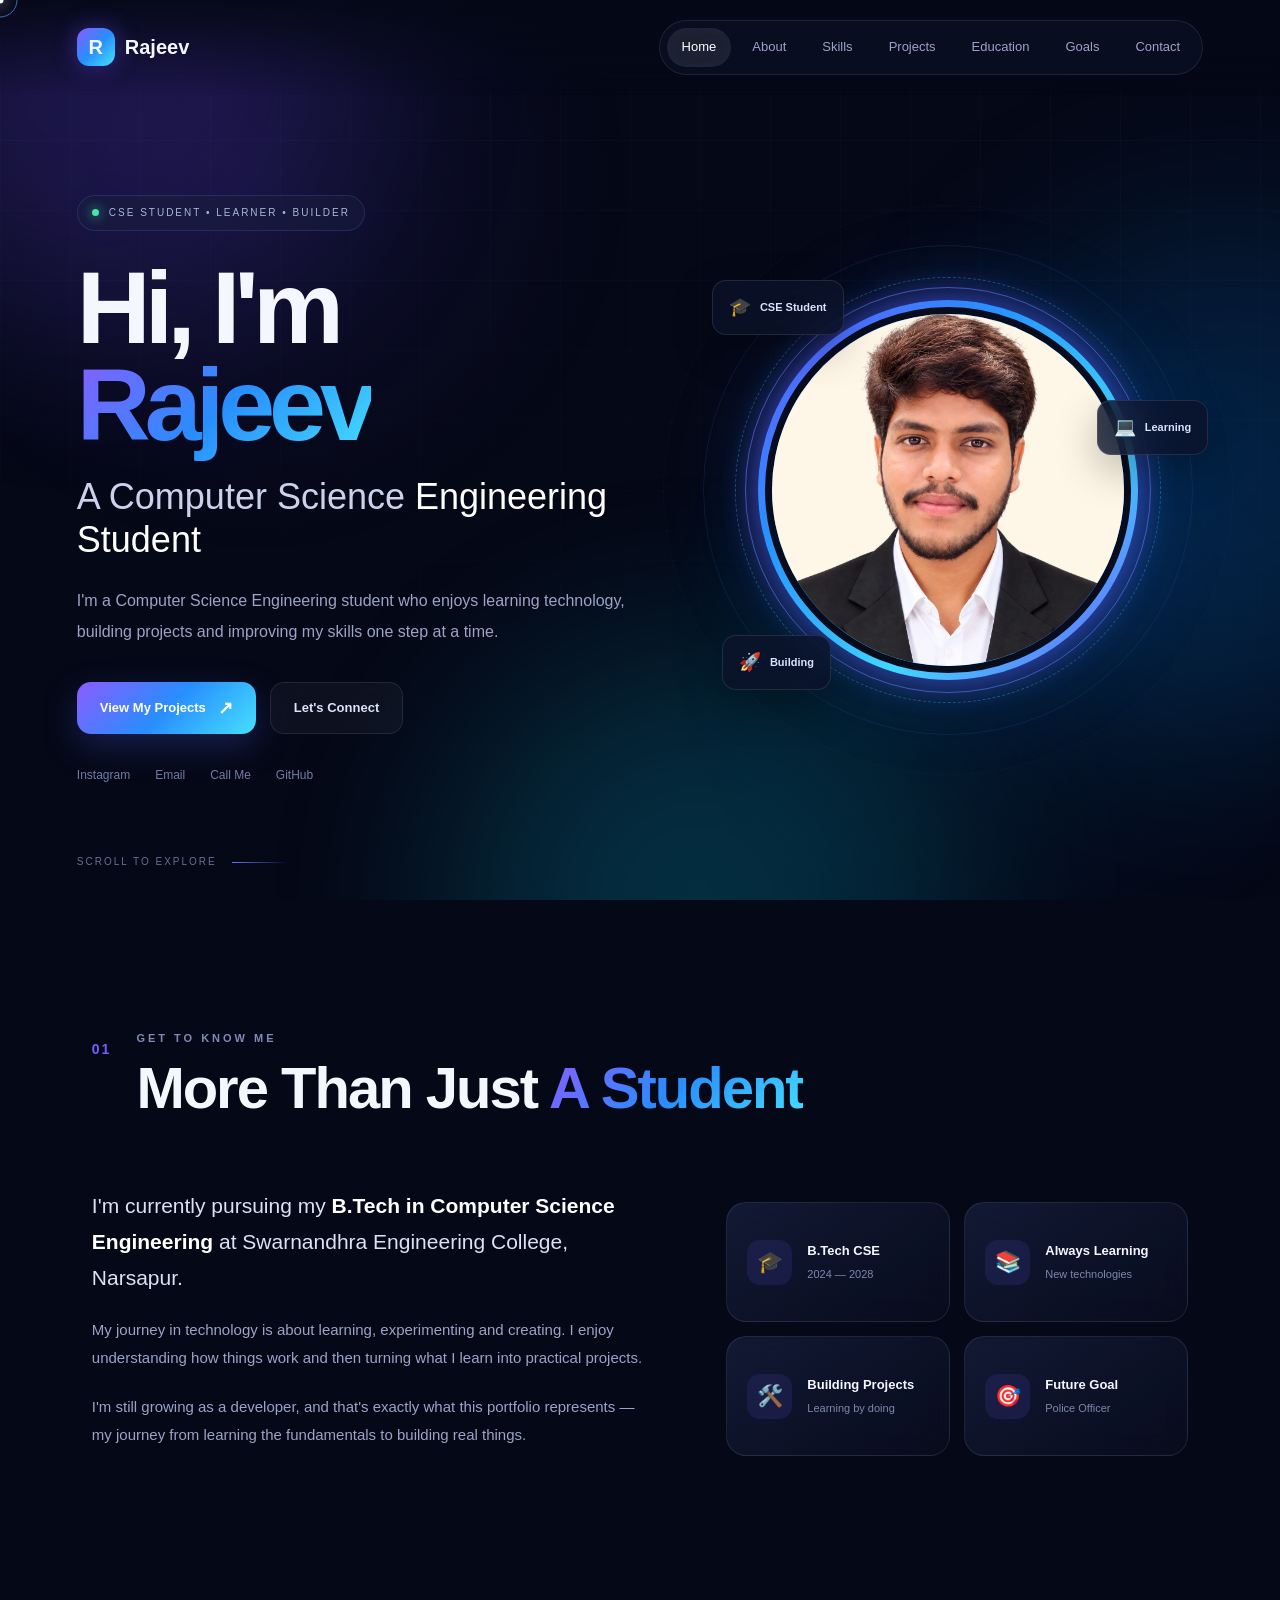
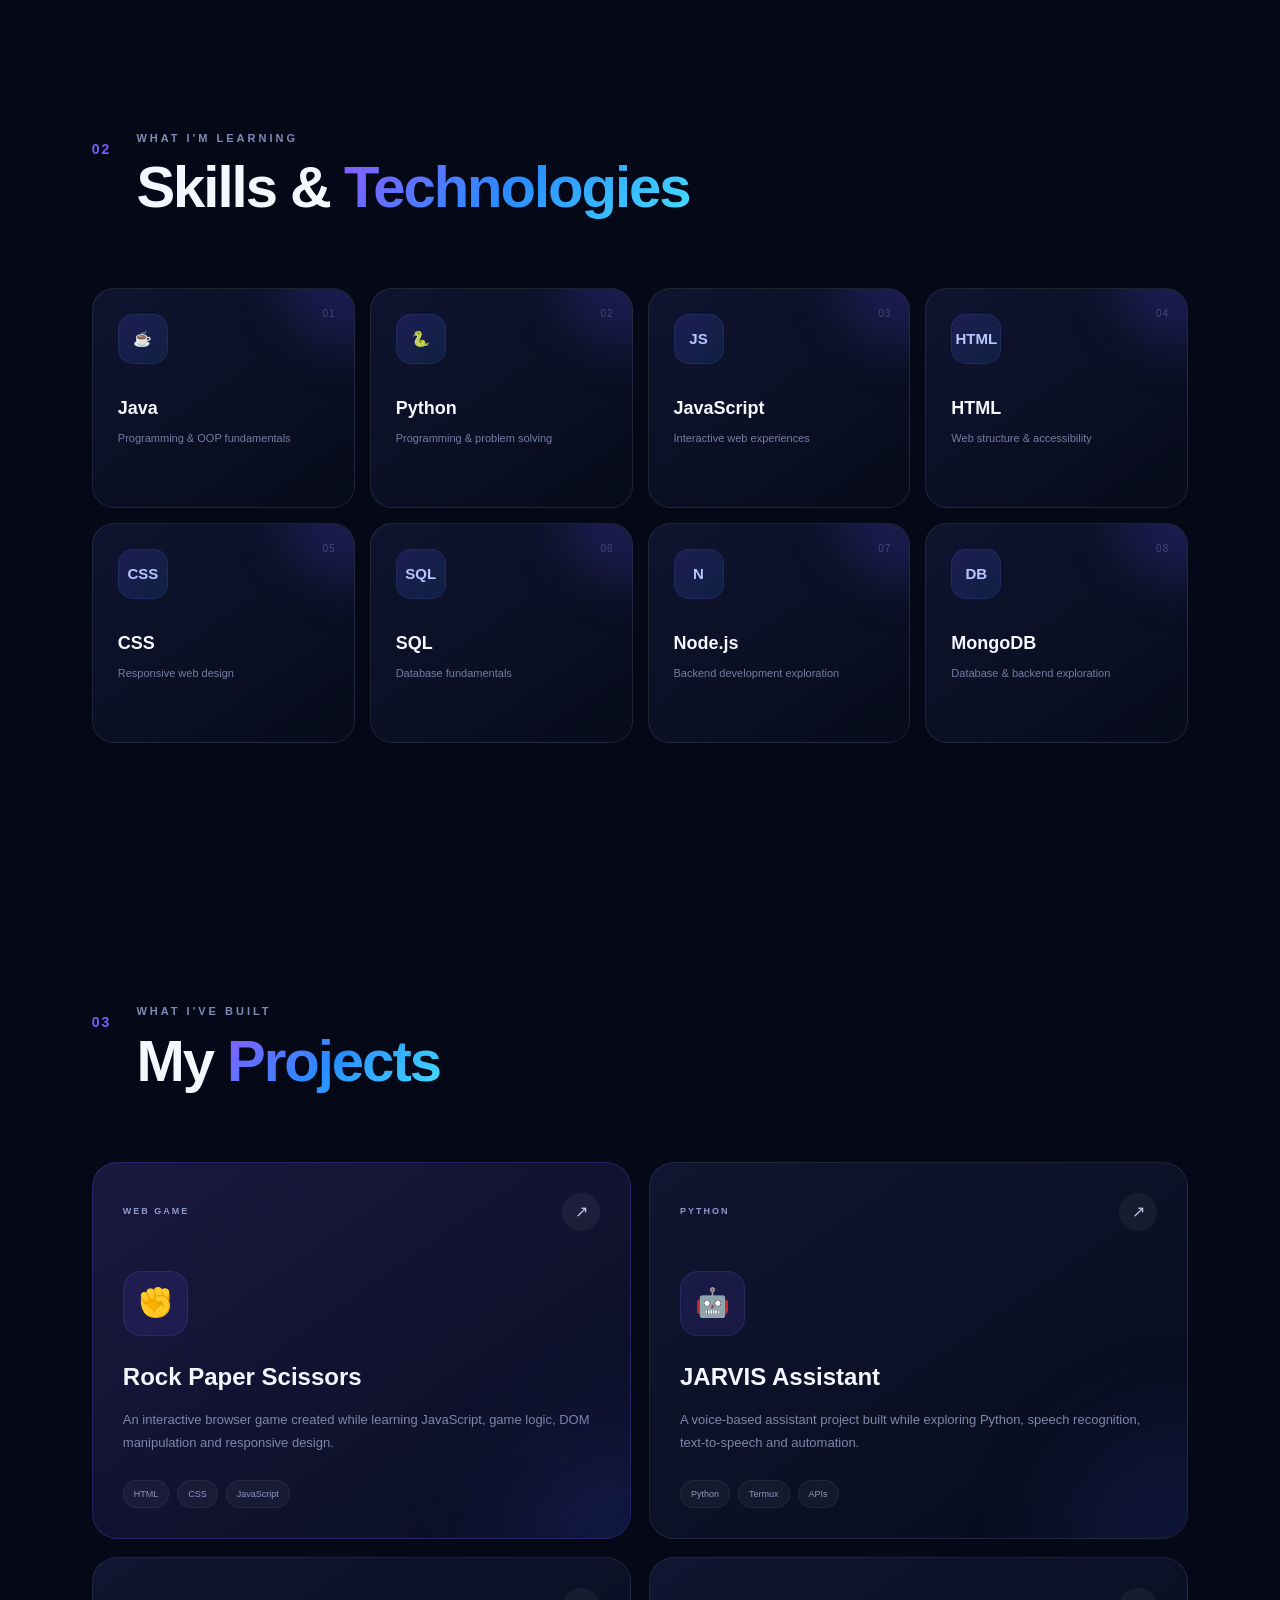
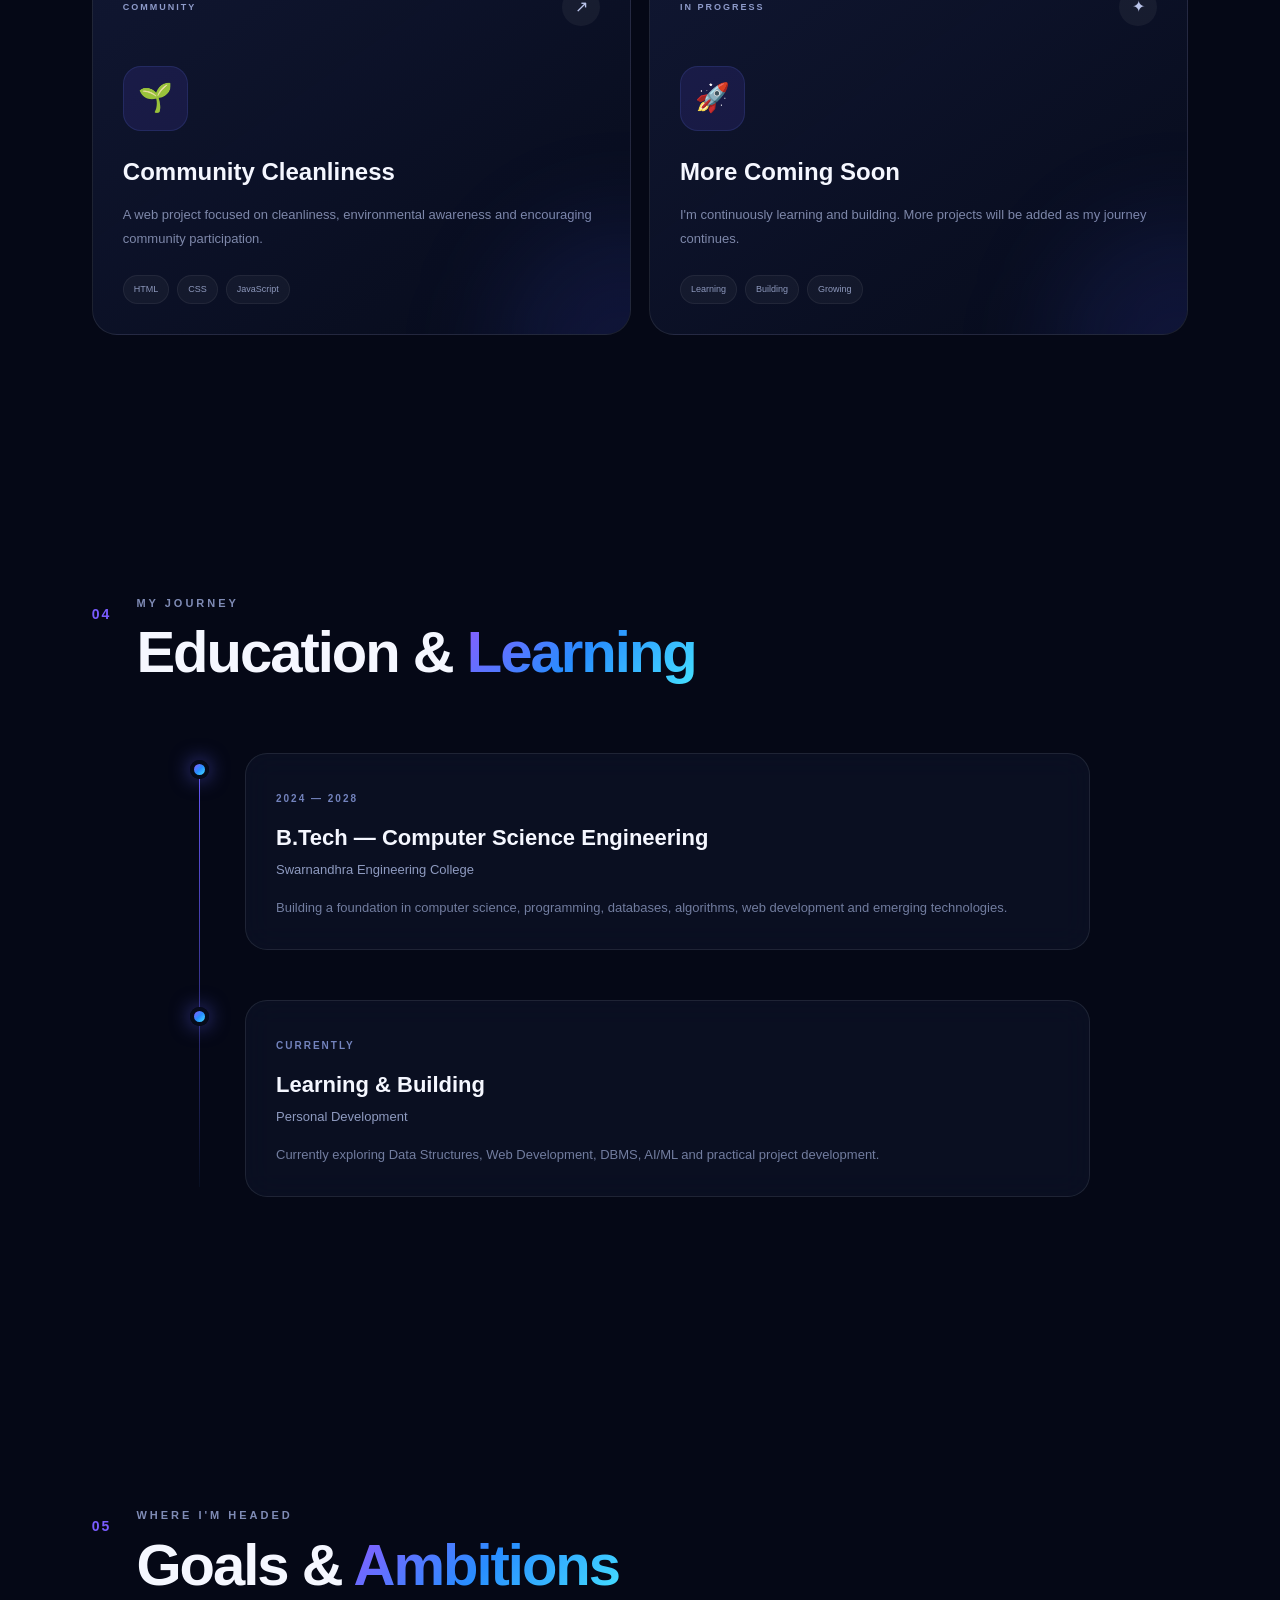
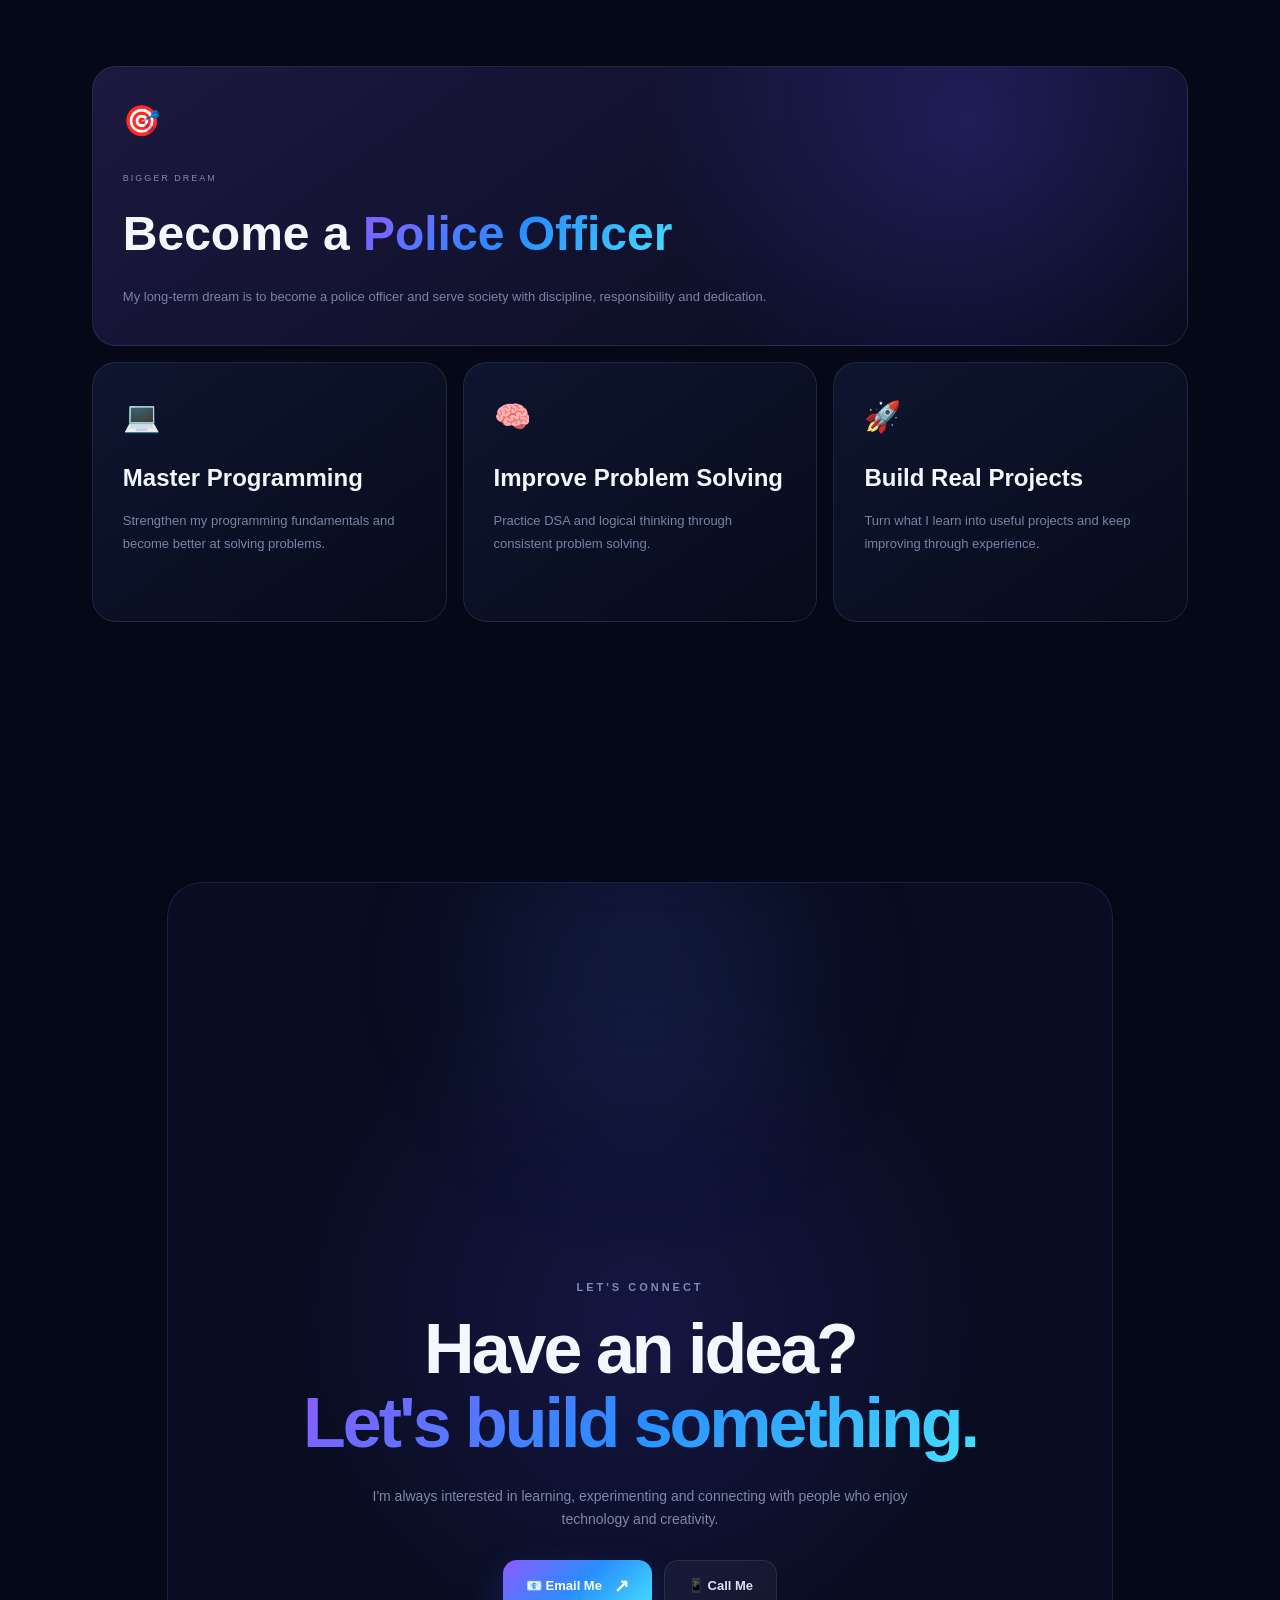
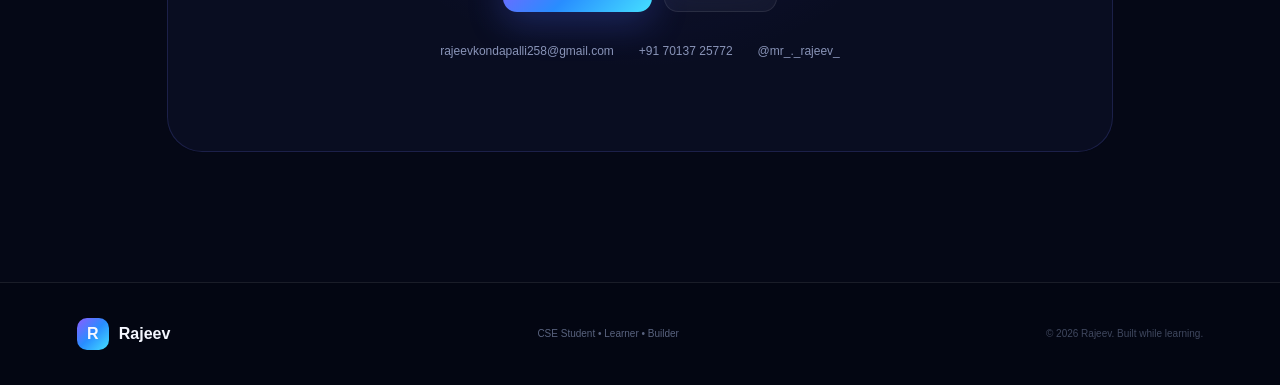
==== index.html @ 05072502 "Add files via upload" ====
<!DOCTYPE html>
<html lang="en">

<head>
    <meta charset="UTF-8">

    <meta name="viewport" content="width=device-width, initial-scale=1.0">

    <meta
        name="description"
        content="Rajeev - Computer Science Engineering Student Portfolio"
    >

    <title>Rajeev | CSE Student</title>

    <link rel="stylesheet" href="style.css">
</head>

<body>

    <!-- ================= BACKGROUND ================= -->

    <div class="background">
        <div class="gradient-orb orb-1"></div>
        <div class="gradient-orb orb-2"></div>
        <div class="gradient-orb orb-3"></div>
        <div class="grid-background"></div>
    </div>

    <!-- ================= CURSOR ================= -->

    <div class="cursor-dot"></div>
    <div class="cursor-ring"></div>

    <!-- ================= SCROLL PROGRESS ================= -->

    <div class="scroll-progress"></div>


    <!-- ================= NAVBAR ================= -->

    <header class="navbar">

        <div class="nav-container">

            <a href="#home" class="logo">
                <span>R</span>
                <strong>Rajeev</strong>
            </a>

            <button
                class="menu-toggle"
                aria-label="Open menu"
            >
                ☰
            </button>

            <nav>

                <a href="#home" class="active">
                    Home
                </a>

                <a href="#about">
                    About
                </a>

                <a href="#skills">
                    Skills
                </a>

                <a href="#projects">
                    Projects
                </a>

                <a href="#education">
                    Education
                </a>

                <a href="#goals">
                    Goals
                </a>

                <a href="#contact">
                    Contact
                </a>

            </nav>

        </div>

    </header>


    <!-- ================= MAIN ================= -->

    <main>


        <!-- ================= HERO ================= -->

        <section
            id="home"
            class="hero section"
        >

            <div class="hero-content">

                <div class="hero-text">

                    <div class="small-label">
                        <span class="status-dot"></span>
                        CSE STUDENT • LEARNER • BUILDER
                    </div>

                    <h1>
                        Hi, I'm
                        <span class="gradient-text">
                            Rajeev
                        </span>
                    </h1>

                    <h2>
                        A Computer Science
                        <span>Engineering Student</span>
                    </h2>

                    <p>
                        I'm a Computer Science Engineering student
                        who enjoys learning technology, building
                        projects and improving my skills one step
                        at a time.
                    </p>

                    <div class="hero-buttons">

                        <a
                            href="#projects"
                            class="btn btn-primary"
                        >
                            View My Projects
                            <span>↗</span>
                        </a>

                        <a
                            href="#contact"
                            class="btn btn-secondary"
                        >
                            Let's Connect
                        </a>

                    </div>

                    <div class="social-links">

                        <a
                            href="https://instagram.com/mr_._rajeev_"
                            target="_blank"
                            rel="noopener noreferrer"
                        >
                            Instagram
                        </a>

                        <a
                            href="mailto:rajeevkondapalli258@gmail.com"
                        >
                            Email
                        </a>

                        <a
                            href="tel:+917013725772"
                        >
                            Call Me
                        </a>
                        <a href="https://github.com/rajeevkondapalli" target="_blank">
                         GitHub
                        </a>
                        
                    </div>

                </div>


                <!-- HERO PHOTO -->

                <div class="hero-visual">

                    <div class="orbit orbit-1"></div>
                    <div class="orbit orbit-2"></div>

                    <div class="floating-badge badge-1">
                        <span>🎓</span>
                        CSE Student
                    </div>

                    <div class="floating-badge badge-2">
                        <span>💻</span>
                        Learning
                    </div>

                    <div class="floating-badge badge-3">
                        <span>🚀</span>
                        Building
                    </div>

                    <div class="photo-circle">

                        <div class="photo-glow"></div>

                        <img
                            src="./rajeev.jpg"
                            alt="Rajeev"
                        >

                    </div>

                </div>

            </div>

            <div class="scroll-down">

                <span>
                    Scroll to explore
                </span>

                <div class="scroll-line"></div>

            </div>

        </section>


        <!-- ================= ABOUT ================= -->

        <section
            id="about"
            class="section content-section"
        >

            <div class="section-heading">

                <span class="section-number">
                    01
                </span>

                <div>

                    <p class="section-label">
                        GET TO KNOW ME
                    </p>

                    <h2>
                        More Than Just
                        <span class="gradient-text">
                            A Student
                        </span>
                    </h2>

                </div>

            </div>


            <div class="about-grid">

                <div class="about-text">

                    <p class="large-text">

                        I'm currently pursuing my
                        <strong>
                            B.Tech in Computer Science Engineering
                        </strong>
                        at Swarnandhra Engineering College,
                        Narsapur.

                    </p>

                    <p>
                        My journey in technology is about learning,
                        experimenting and creating. I enjoy
                        understanding how things work and then
                        turning what I learn into practical projects.
                    </p>

                    <p>
                        I'm still growing as a developer, and that's
                        exactly what this portfolio represents —
                        my journey from learning the fundamentals
                        to building real things.
                    </p>

                </div>


                <div class="about-cards">

                    <div class="mini-card">

                        <div class="mini-icon">
                            🎓
                        </div>

                        <div>

                            <strong>
                                B.Tech CSE
                            </strong>

                            <span>
                                2024 — 2028
                            </span>

                        </div>

                    </div>


                    <div class="mini-card">

                        <div class="mini-icon">
                            📚
                        </div>

                        <div>

                            <strong>
                                Always Learning
                            </strong>

                            <span>
                                New technologies
                            </span>

                        </div>

                    </div>


                    <div class="mini-card">

                        <div class="mini-icon">
                            🛠️
                        </div>

                        <div>

                            <strong>
                                Building Projects
                            </strong>

                            <span>
                                Learning by doing
                            </span>

                        </div>

                    </div>


                    <div class="mini-card">

                        <div class="mini-icon">
                            🎯
                        </div>

                        <div>

                            <strong>
                                Future Goal
                            </strong>

                            <span>
                                Police Officer
                            </span>

                        </div>

                    </div>

                </div>

            </div>

        </section>


        <!-- ================= SKILLS ================= -->

        <section
            id="skills"
            class="section content-section"
        >

            <div class="section-heading">

                <span class="section-number">
                    02
                </span>

                <div>

                    <p class="section-label">
                        WHAT I'M LEARNING
                    </p>

                    <h2>

                        Skills &
                        <span class="gradient-text">
                            Technologies
                        </span>

                    </h2>

                </div>

            </div>


            <div class="skills-grid">

                <div class="skill-card">
                    <span class="skill-number">01</span>
                    <div class="skill-icon">☕</div>
                    <h3>Java</h3>
                    <p>Programming & OOP fundamentals</p>
                </div>


                <div class="skill-card">
                    <span class="skill-number">02</span>
                    <div class="skill-icon">🐍</div>
                    <h3>Python</h3>
                    <p>Programming & problem solving</p>
                </div>


                <div class="skill-card">
                    <span class="skill-number">03</span>
                    <div class="skill-icon">JS</div>
                    <h3>JavaScript</h3>
                    <p>Interactive web experiences</p>
                </div>


                <div class="skill-card">
                    <span class="skill-number">04</span>
                    <div class="skill-icon">HTML</div>
                    <h3>HTML</h3>
                    <p>Web structure & accessibility</p>
                </div>


                <div class="skill-card">
                    <span class="skill-number">05</span>
                    <div class="skill-icon">CSS</div>
                    <h3>CSS</h3>
                    <p>Responsive web design</p>
                </div>


                <div class="skill-card">
                    <span class="skill-number">06</span>
                    <div class="skill-icon">SQL</div>
                    <h3>SQL</h3>
                    <p>Database fundamentals</p>
                </div>


                <div class="skill-card">
                    <span class="skill-number">07</span>
                    <div class="skill-icon">N</div>
                    <h3>Node.js</h3>
                    <p>Backend development exploration</p>
                </div>


                <div class="skill-card">
                    <span class="skill-number">08</span>
                    <div class="skill-icon">DB</div>
                    <h3>MongoDB</h3>
                    <p>Database & backend exploration</p>
                </div>

            </div>

        </section>


        <!-- ================= PROJECTS ================= -->

        <section
            id="projects"
            class="section content-section"
        >

            <div class="section-heading">

                <span class="section-number">
                    03
                </span>

                <div>

                    <p class="section-label">
                        WHAT I'VE BUILT
                    </p>

                    <h2>

                        My
                        <span class="gradient-text">
                            Projects
                        </span>

                    </h2>

                </div>

            </div>


            <div class="projects-grid">


                <!-- ROCK PAPER SCISSORS -->

                <article
                    class="project-card featured"
                    onclick="window.location.href='rock paper scissors/index.html'"
                    style="cursor: pointer;"
                >

                    <div class="project-top">

                        <span class="project-tag">
                            WEB GAME
                        </span>

                        <span class="project-arrow">
                            ↗
                        </span>

                    </div>


                    <div class="project-icon">
                        ✊
                    </div>


                    <h3>
                        Rock Paper Scissors
                    </h3>


                    <p>
                        An interactive browser game created
                        while learning JavaScript, game logic,
                        DOM manipulation and responsive design.
                    </p>


                    <div class="project-tech">

                        <span>HTML</span>
                        <span>CSS</span>
                        <span>JavaScript</span>

                    </div>

                </article>


                <!-- JARVIS -->

                <article
                    class="project-card"
                    onclick="window.location.href='jarvis/index.html'"
                    style="cursor: pointer;"
                >

                    <div class="project-top">

                        <span class="project-tag">
                            PYTHON
                        </span>

                        <span class="project-arrow">
                            ↗
                        </span>

                    </div>


                    <div class="project-icon">
                        🤖
                    </div>


                    <h3>
                        JARVIS Assistant
                    </h3>


                    <p>
                        A voice-based assistant project built
                        while exploring Python, speech recognition,
                        text-to-speech and automation.
                    </p>


                    <div class="project-tech">

                        <span>Python</span>
                        <span>Termux</span>
                        <span>APIs</span>

                    </div>

                </article>


                <!-- CLEANLINESS -->

                <article
                    class="project-card"
                    onclick="window.location.href='cleanliness/index.html'"
                    style="cursor: pointer;"
                >

                    <div class="project-top">

                        <span class="project-tag">
                            COMMUNITY
                        </span>

                        <span class="project-arrow">
                            ↗
                        </span>

                    </div>


                    <div class="project-icon">
                        🌱
                    </div>


                    <h3>
                        Community Cleanliness
                    </h3>


                    <p>
                        A web project focused on cleanliness,
                        environmental awareness and encouraging
                        community participation.
                    </p>


                    <div class="project-tech">

                        <span>HTML</span>
                        <span>CSS</span>
                        <span>JavaScript</span>

                    </div>

                </article>


                <!-- MORE PROJECTS -->

                <article class="project-card project-coming">

                    <div class="project-top">

                        <span class="project-tag">
                            IN PROGRESS
                        </span>

                        <span class="project-arrow">
                            ✦
                        </span>

                    </div>


                    <div class="project-icon">
                        🚀
                    </div>


                    <h3>
                        More Coming Soon
                    </h3>


                    <p>
                        I'm continuously learning and building.
                        More projects will be added as my journey
                        continues.
                    </p>


                    <div class="project-tech">

                        <span>Learning</span>
                        <span>Building</span>
                        <span>Growing</span>

                    </div>

                </article>

            </div>

        </section>


        <!-- ================= EDUCATION ================= -->

        <section
            id="education"
            class="section content-section"
        >

            <div class="section-heading">

                <span class="section-number">
                    04
                </span>

                <div>

                    <p class="section-label">
                        MY JOURNEY
                    </p>

                    <h2>

                        Education &
                        <span class="gradient-text">
                            Learning
                        </span>

                    </h2>

                </div>

            </div>


            <div class="timeline">

                <div class="timeline-item">

                    <div class="timeline-dot"></div>

                    <div class="timeline-content">

                        <span class="timeline-date">
                            2024 — 2028
                        </span>

                        <h3>
                            B.Tech — Computer Science Engineering
                        </h3>

                        <h4>
                            Swarnandhra Engineering College
                        </h4>

                        <p>
                            Building a foundation in computer science,
                            programming, databases, algorithms,
                            web development and emerging technologies.
                        </p>

                    </div>

                </div>


                <div class="timeline-item">

                    <div class="timeline-dot"></div>

                    <div class="timeline-content">

                        <span class="timeline-date">
                            CURRENTLY
                        </span>

                        <h3>
                            Learning & Building
                        </h3>

                        <h4>
                            Personal Development
                        </h4>

                        <p>
                            Currently exploring Data Structures,
                            Web Development, DBMS, AI/ML and
                            practical project development.
                        </p>

                    </div>

                </div>

            </div>

        </section>


        <!-- ================= GOALS ================= -->

        <section
            id="goals"
            class="section content-section"
        >

            <div class="section-heading">

                <span class="section-number">
                    05
                </span>

                <div>

                    <p class="section-label">
                        WHERE I'M HEADED
                    </p>

                    <h2>

                        Goals &
                        <span class="gradient-text">
                            Ambitions
                        </span>

                    </h2>

                </div>

            </div>


            <div class="goals-grid">


                <div class="goal-card main-goal">

                    <span class="goal-icon">
                        🎯
                    </span>

                    <span class="goal-label">
                        BIGGER DREAM
                    </span>

                    <h3>

                        Become a
                        <span class="gradient-text">
                            Police Officer
                        </span>

                    </h3>

                    <p>
                        My long-term dream is to become a police
                        officer and serve society with discipline,
                        responsibility and dedication.
                    </p>

                </div>


                <div class="goal-card">

                    <span class="goal-icon">
                        💻
                    </span>

                    <h3>
                        Master Programming
                    </h3>

                    <p>
                        Strengthen my programming fundamentals
                        and become better at solving problems.
                    </p>

                </div>


                <div class="goal-card">

                    <span class="goal-icon">
                        🧠
                    </span>

                    <h3>
                        Improve Problem Solving
                    </h3>

                    <p>
                        Practice DSA and logical thinking
                        through consistent problem solving.
                    </p>

                </div>


                <div class="goal-card">

                    <span class="goal-icon">
                        🚀
                    </span>

                    <h3>
                        Build Real Projects
                    </h3>

                    <p>
                        Turn what I learn into useful projects
                        and keep improving through experience.
                    </p>

                </div>

            </div>

        </section>


        <!-- ================= CONTACT ================= -->

        <section
            id="contact"
            class="section contact-section"
        >

            <div class="contact-box">

                <div class="contact-glow"></div>

                <span class="section-label">
                    LET'S CONNECT
                </span>

                <h2>

                    Have an idea?
                    <br>

                    <span class="gradient-text">
                        Let's build something.
                    </span>

                </h2>

                <p>
                    I'm always interested in learning,
                    experimenting and connecting with people
                    who enjoy technology and creativity.
                </p>


                <div class="contact-buttons">

                    <a
                        href="mailto:rajeevkondapalli258@gmail.com"
                        class="btn btn-primary"
                    >
                        📧 Email Me
                        <span>↗</span>
                    </a>


                    <a
                        href="tel:+917013725772"
                        class="btn btn-secondary"
                    >
                        📱 Call Me
                    </a>

                </div>


                <div class="contact-details">

                    <a
                        href="mailto:rajeevkondapalli258@gmail.com"
                    >
                        rajeevkondapalli258@gmail.com
                    </a>


                    <a
                        href="tel:+917013725772"
                    >
                        +91 70137 25772
                    </a>


                    <a
                        href="https://instagram.com/mr_._rajeev_"
                        target="_blank"
                        rel="noopener noreferrer"
                    >
                        @mr_._rajeev_
                    </a>

                </div>

            </div>

        </section>

    </main>


    <!-- ================= FOOTER ================= -->

    <footer>

        <div class="footer-content">

            <div class="footer-logo">

                <span>R</span>
                Rajeev

            </div>

            <p>
                CSE Student • Learner • Builder
            </p>

            <p class="copyright">
                © 2026 Rajeev. Built while learning.
            </p>

        </div>

    </footer>


    <!-- ================= SCRIPT ================= -->

    <script src="script.js"></script>

</body>

</html>
---- style.css ----
/* =====================================================
   RAJEEV PORTFOLIO
   PREMIUM DARK STUDENT PORTFOLIO
===================================================== */


/* =====================================================
   RESET
===================================================== */

* {
    margin: 0;
    padding: 0;
    box-sizing: border-box;
}

html {
    scroll-behavior: smooth;
}

body {
    font-family:
        Inter,
        "Segoe UI",
        Arial,
        sans-serif;

    background: #050816;
    color: #f5f7ff;

    overflow-x: hidden;

    line-height: 1.6;
}

a {
    color: inherit;
    text-decoration: none;
}

button {
    font: inherit;
}

::selection {
    background: #6d5cff;
    color: white;
}


/* =====================================================
   VARIABLES
===================================================== */

:root {

    --bg: #050816;
    --bg-light: #0b1024;

    --card: rgba(14, 20, 43, 0.68);

    --border: rgba(255, 255, 255, 0.09);

    --text: #f5f7ff;
    --muted: #9ba4c7;

    --purple: #795cff;
    --blue: #2798ff;
    --cyan: #45e0ff;

    --gradient:
        linear-gradient(
            135deg,
            #8b5cff,
            #288dff,
            #45e0ff
        );

    --mouse-x: 0px;
    --mouse-y: 0px;
}


/* =====================================================
   BODY BACKGROUND
===================================================== */

body::before {

    content: "";

    position: fixed;

    inset: 0;

    pointer-events: none;

    background:
        radial-gradient(
            circle at 20% 20%,
            rgba(111, 76, 255, 0.10),
            transparent 30%
        ),
        radial-gradient(
            circle at 80% 70%,
            rgba(0, 157, 255, 0.08),
            transparent 30%
        );

    z-index: -5;
}


/* =====================================================
   BACKGROUND
===================================================== */

.background {

    position: fixed;

    inset: 0;

    overflow: hidden;

    pointer-events: none;

    z-index: -10;
}

.grid-background {

    position: absolute;

    inset: 0;

    background-image:
        linear-gradient(
            rgba(255,255,255,0.025) 1px,
            transparent 1px
        ),
        linear-gradient(
            90deg,
            rgba(255,255,255,0.025) 1px,
            transparent 1px
        );

    background-size: 70px 70px;

    mask-image:
        linear-gradient(
            to bottom,
            black,
            transparent 90%
        );
}

.gradient-orb {

    position: absolute;

    width: 500px;
    height: 500px;

    border-radius: 50%;

    filter: blur(100px);

    opacity: 0.18;

    transition:
        transform 1s ease;
}

.orb-1 {

    background: #704cff;

    top: -180px;
    left: -150px;

    transform:
        translate(
            var(--mouse-x),
            var(--mouse-y)
        );
}

.orb-2 {

    background: #008cff;

    right: -200px;
    top: 25%;

    transform:
        translate(
            calc(var(--mouse-x) * -1),
            calc(var(--mouse-y) * -1)
        );
}

.orb-3 {

    background: #00d9ff;

    bottom: -250px;
    left: 35%;

    transform:
        translate(
            var(--mouse-x),
            calc(var(--mouse-y) * -1)
        );
}


/* =====================================================
   CURSOR
===================================================== */

.cursor-dot {

    width: 7px;
    height: 7px;

    background: #ffffff;

    border-radius: 50%;

    position: fixed;

    pointer-events: none;

    z-index: 9999;

    transform:
        translate(-50%, -50%);

    box-shadow:
        0 0 15px #ffffff;
}

.cursor-ring {

    width: 35px;
    height: 35px;

    border: 1px solid
        rgba(103, 178, 255, 0.6);

    border-radius: 50%;

    position: fixed;

    pointer-events: none;

    z-index: 9998;

    transform:
        translate(-50%, -50%);

    transition:
        width .2s ease,
        height .2s ease,
        border-color .2s ease;
}


/* =====================================================
   SCROLL PROGRESS
===================================================== */

.scroll-progress {

    position: fixed;

    top: 0;
    left: 0;

    height: 3px;

    width: 0%;

    background: var(--gradient);

    z-index: 10000;

    box-shadow:
        0 0 15px rgba(70, 160, 255, 0.8);
}


/* =====================================================
   NAVBAR
===================================================== */

.navbar {

    position: fixed;

    top: 0;
    left: 0;

    width: 100%;

    padding: 20px 6%;

    z-index: 1000;

    background:
        linear-gradient(
            to bottom,
            rgba(5, 8, 22, 0.92),
            rgba(5, 8, 22, 0.45),
            transparent
        );

    backdrop-filter: blur(12px);
}

.nav-container {

    max-width: 1250px;

    margin: auto;

    display: flex;

    align-items: center;

    justify-content: space-between;
}

.logo {

    display: flex;

    align-items: center;

    gap: 10px;

    font-size: 20px;

    font-weight: 700;
}

.logo span {

    width: 38px;
    height: 38px;

    display: grid;

    place-items: center;

    border-radius: 12px;

    background: var(--gradient);

    box-shadow:
        0 0 25px rgba(105, 85, 255, 0.4);
}

nav {

    display: flex;

    align-items: center;

    gap: 6px;

    padding: 7px;

    border:
        1px solid var(--border);

    background:
        rgba(12, 17, 38, 0.72);

    border-radius: 50px;

    backdrop-filter: blur(20px);
}

nav a {

    padding: 9px 15px;

    color: var(--muted);

    font-size: 13px;

    border-radius: 30px;

    transition: .3s ease;
}

nav a:hover,
nav a.active {

    color: white;

    background:
        rgba(255,255,255,0.08);

    box-shadow:
        inset 0 0 15px
        rgba(255,255,255,0.03);
}

.menu-toggle {

    display: none;

    border: 1px solid var(--border);

    background: rgba(255,255,255,0.05);

    color: white;

    width: 44px;
    height: 44px;

    border-radius: 12px;

    cursor: pointer;
}


/* =====================================================
   COMMON
===================================================== */

.section {

    width: 100%;

    position: relative;
}

.content-section {

    max-width: 1250px;

    margin: auto;

    padding:
        130px 6%;
}

.section-heading {

    display: flex;

    gap: 25px;

    align-items: flex-start;

    margin-bottom: 70px;
}

.section-number {

    color: var(--purple);

    font-size: 14px;

    font-weight: 700;

    padding-top: 8px;

    letter-spacing: 2px;
}

.section-label {

    color: #7f8bb5;

    font-size: 11px;

    font-weight: 700;

    letter-spacing: 3px;

    margin-bottom: 10px;
}

.section-heading h2 {

    font-size:
        clamp(34px, 5vw, 58px);

    line-height: 1.05;

    letter-spacing: -2px;
}

.gradient-text {

    background: var(--gradient);

    -webkit-background-clip: text;

    background-clip: text;

    color: transparent;
}


/* =====================================================
   HERO
===================================================== */

.hero {

    min-height: 100vh;

    padding:
        150px 6% 70px;

    display: flex;

    align-items: center;

    max-width: 1450px;

    margin: auto;
}

.hero-content {

    width: 100%;

    display: grid;

    grid-template-columns:
        1.05fr
        .95fr;

    align-items: center;

    gap: 50px;
}

.hero-text {

    position: relative;

    z-index: 5;
}

.small-label {

    display: inline-flex;

    align-items: center;

    gap: 10px;

    padding: 9px 14px;

    border: 1px solid
        rgba(104, 140, 255, 0.18);

    background:
        rgba(25, 31, 63, 0.45);

    border-radius: 30px;

    color: #aab6dc;

    font-size: 10px;

    letter-spacing: 2px;

    margin-bottom: 28px;

    backdrop-filter: blur(15px);
}

.status-dot {

    width: 7px;
    height: 7px;

    border-radius: 50%;

    background: #42e8a4;

    box-shadow:
        0 0 12px #42e8a4;

    animation:
        statusPulse 2s infinite;
}

@keyframes statusPulse {

    0%,100% {
        opacity: 1;
    }

    50% {
        opacity: .35;
    }
}

.hero h1 {

    font-size:
        clamp(55px, 8vw, 105px);

    line-height: .95;

    letter-spacing: -6px;

    margin-bottom: 22px;
}

.hero h2 {

    font-size:
        clamp(22px, 3vw, 36px);

    line-height: 1.2;

    color: #cbd2eb;

    font-weight: 500;

    max-width: 650px;
}

.hero h2 span {

    color: white;
}

.hero p {

    color: var(--muted);

    max-width: 650px;

    margin-top: 25px;

    font-size: 16px;

    line-height: 1.9;
}

.hero-buttons {

    display: flex;

    flex-wrap: wrap;

    gap: 14px;

    margin-top: 35px;
}

.btn {

    position: relative;

    overflow: hidden;

    display: inline-flex;

    align-items: center;

    justify-content: center;

    gap: 12px;

    min-height: 52px;

    padding: 0 23px;

    border-radius: 14px;

    font-size: 13px;

    font-weight: 700;

    transition:
        transform .25s ease,
        box-shadow .25s ease,
        border .25s ease;
}

.btn span {

    font-size: 18px;

    transition:
        transform .25s ease;
}

.btn:hover span {

    transform:
        translate(3px, -3px);
}

.btn-primary {

    color: white;

    background: var(--gradient);

    box-shadow:
        0 12px 35px
        rgba(74, 102, 255, .25);
}

.btn-primary:hover {

    transform:
        translateY(-3px);

    box-shadow:
        0 18px 45px
        rgba(74, 102, 255, .4);
}

.btn-secondary {

    color: #dce2f7;

    border:
        1px solid var(--border);

    background:
        rgba(255,255,255,.04);

    backdrop-filter: blur(15px);
}

.btn-secondary:hover {

    transform:
        translateY(-3px);

    border-color:
        rgba(100,150,255,.4);

    background:
        rgba(255,255,255,.07);
}

.social-links {

    display: flex;

    gap: 25px;

    margin-top: 32px;
}

.social-links a {

    color: #737da4;

    font-size: 12px;

    transition: .3s;
}

.social-links a:hover {

    color: white;

    transform:
        translateY(-2px);
}


/* =====================================================
   HERO VISUAL
===================================================== */

.hero-visual {

    height: 600px;

    position: relative;

    display: flex;

    align-items: center;

    justify-content: center;
}

.photo-circle {

    width: 380px;
    height: 380px;

    padding: 7px;

    position: relative;

    z-index: 5;

    border-radius: 50%;

    background:
        linear-gradient(
            135deg,
            #704dff,
            #2498ff,
            #42e1ff,
            #704dff
        );

    box-shadow:
        0 0 35px
        rgba(90, 85, 255, .65),
        0 0 100px
        rgba(25, 150, 255, .2);

    animation:
        photoFloat 5s ease-in-out infinite;
}

.photo-circle img {

    width: 100%;
    height: 100%;

    display: block;

    object-fit: cover;

    object-position: center;

    border-radius: 50%;

    border:
        7px solid #080d1d;

    position: relative;

    z-index: 2;
}

.photo-circle::before {

    content: "";

    position: absolute;

    inset: -13px;

    border-radius: 50%;

    border:
        1px solid
        rgba(108, 128, 255, .55);

    animation:
        spin 9s linear infinite;
}

.photo-circle::after {

    content: "";

    position: absolute;

    inset: -23px;

    border-radius: 50%;

    border:
        1px dashed
        rgba(65, 220, 255, .3);

    animation:
        spinReverse 15s linear infinite;
}

.photo-glow {

    position: absolute;

    inset: 10%;

    border-radius: 50%;

    background:
        rgba(75, 110, 255, .45);

    filter: blur(45px);

    z-index: -1;
}

@keyframes photoFloat {

    0%,100% {
        transform:
            translateY(0);
    }

    50% {
        transform:
            translateY(-12px);
    }
}

@keyframes spin {

    from {
        transform:
            rotate(0deg);
    }

    to {
        transform:
            rotate(360deg);
    }
}

@keyframes spinReverse {

    from {
        transform:
            rotate(360deg);
    }

    to {
        transform:
            rotate(0deg);
    }
}

.orbit {

    position: absolute;

    border-radius: 50%;

    border:
        1px solid
        rgba(100, 130, 255, .12);
}

.orbit-1 {

    width: 490px;
    height: 490px;

    animation:
        spin 18s linear infinite;
}

.orbit-2 {

    width: 570px;
    height: 570px;

    border-style: dashed;

    opacity: .55;

    animation:
        spinReverse 25s linear infinite;
}


/* =====================================================
   FLOATING BADGES
===================================================== */

.floating-badge {

    position: absolute;

    z-index: 8;

    display: flex;

    align-items: center;

    gap: 9px;

    padding: 12px 16px;

    border:
        1px solid
        rgba(255,255,255,.1);

    border-radius: 14px;

    background:
        rgba(12,18,42,.78);

    backdrop-filter: blur(20px);

    color: #dbe2ff;

    font-size: 11px;

    font-weight: 600;

    box-shadow:
        0 15px 40px
        rgba(0,0,0,.25);

    animation:
        badgeFloat 4s ease-in-out infinite;
}

.floating-badge span {

    font-size: 18px;
}

.badge-1 {

    top: 90px;
    left: 20px;
}

.badge-2 {

    top: 210px;
    right: -5px;

    animation-delay:
        -1.3s;
}

.badge-3 {

    bottom: 100px;
    left: 30px;

    animation-delay:
        -2.5s;
}

@keyframes badgeFloat {

    0%,100% {
        transform:
            translateY(0);
    }

    50% {
        transform:
            translateY(-10px);
    }
}


/* =====================================================
   SCROLL DOWN
===================================================== */

.scroll-down {

    position: absolute;

    bottom: 30px;

    left: 6%;

    display: flex;

    align-items: center;

    gap: 15px;

    color: #657092;

    font-size: 10px;

    letter-spacing: 2px;

    text-transform: uppercase;
}

.scroll-line {

    width: 55px;

    height: 1px;

    background:
        linear-gradient(
            90deg,
            #6875ff,
            transparent
        );
}


/* =====================================================
   ABOUT
===================================================== */

.about-grid {

    display: grid;

    grid-template-columns:
        1.1fr
        .9fr;

    gap: 70px;

    align-items: center;
}

.about-text {

    color: var(--muted);

    font-size: 15px;
}

.about-text p {

    margin-bottom: 20px;

    line-height: 1.9;
}

.about-text .large-text {

    font-size: 21px;

    color: #dce2f5;

    line-height: 1.7;
}

.about-text strong {

    color: white;
}

.about-cards {

    display: grid;

    grid-template-columns:
        1fr 1fr;

    gap: 14px;
}

.mini-card {

    min-height: 120px;

    display: flex;

    align-items: center;

    gap: 15px;

    padding: 20px;

    border:
        1px solid var(--border);

    border-radius: 20px;

    background:
        linear-gradient(
            145deg,
            rgba(23,31,62,.75),
            rgba(10,15,34,.55)
        );

    backdrop-filter: blur(15px);

    transition:
        transform .3s,
        border .3s;
}

.mini-card:hover {

    transform:
        translateY(-7px);

    border-color:
        rgba(100,150,255,.3);
}

.mini-icon {

    width: 45px;
    height: 45px;

    flex-shrink: 0;

    display: grid;

    place-items: center;

    border-radius: 13px;

    background:
        rgba(111,93,255,.12);

    font-size: 21px;
}

.mini-card strong {

    display: block;

    font-size: 13px;

    margin-bottom: 4px;
}

.mini-card span {

    display: block;

    color: #7d88ac;

    font-size: 11px;
}


/* =====================================================
   SKILLS
===================================================== */

.skills-grid {

    display: grid;

    grid-template-columns:
        repeat(4, 1fr);

    gap: 15px;
}

.skill-card {

    position: relative;

    min-height: 220px;

    padding: 25px;

    overflow: hidden;

    border:
        1px solid var(--border);

    border-radius: 22px;

    background:
        linear-gradient(
            145deg,
            rgba(19,26,57,.72),
            rgba(8,13,29,.72)
        );

    transition:
        transform .3s,
        border .3s,
        box-shadow .3s;
}

.skill-card::before {

    content: "";

    position: absolute;

    width: 130px;
    height: 130px;

    top: -70px;
    right: -60px;

    border-radius: 50%;

    background:
        rgba(93,84,255,.18);

    filter: blur(25px);
}

.skill-card:hover {

    transform:
        translateY(-9px);

    border-color:
        rgba(92,145,255,.35);

    box-shadow:
        0 20px 50px
        rgba(0,0,0,.25);
}

.skill-number {

    position: absolute;

    right: 18px;
    top: 17px;

    color: #404b72;

    font-size: 10px;

    letter-spacing: 1px;
}

.skill-icon {

    width: 50px;
    height: 50px;

    display: grid;

    place-items: center;

    border-radius: 15px;

    margin-bottom: 30px;

    color: #b9c6ff;

    background:
        linear-gradient(
            135deg,
            rgba(105,80,255,.18),
            rgba(35,151,255,.12)
        );

    border:
        1px solid
        rgba(112,125,255,.12);

    font-size: 15px;

    font-weight: 800;
}

.skill-card h3 {

    font-size: 18px;

    margin-bottom: 7px;
}

.skill-card p {

    color: #747fa4;

    font-size: 11px;

    line-height: 1.6;
}


/* =====================================================
   PROJECTS
===================================================== */

.projects-grid {

    display: grid;

    grid-template-columns:
        repeat(2, 1fr);

    gap: 18px;
}

.project-card {

    position: relative;

    min-height: 340px;

    padding: 30px;

    overflow: hidden;

    border:
        1px solid var(--border);

    border-radius: 25px;

    background:
        linear-gradient(
            145deg,
            rgba(20,27,59,.75),
            rgba(8,13,29,.7)
        );

    transition:
        transform .35s,
        border .35s,
        box-shadow .35s;
}

.project-card::after {

    content: "";

    position: absolute;

    width: 250px;
    height: 250px;

    right: -120px;
    bottom: -140px;

    border-radius: 50%;

    background:
        rgba(70,90,255,.13);

    filter: blur(50px);
}

.project-card:hover {

    transform:
        translateY(-10px);

    border-color:
        rgba(105,145,255,.35);

    box-shadow:
        0 25px 70px
        rgba(0,0,0,.3);
}

.project-card.featured {

    border-color:
        rgba(104,89,255,.25);

    background:
        linear-gradient(
            145deg,
            rgba(45,37,98,.55),
            rgba(10,16,38,.8)
        );
}

.project-top {

    display: flex;

    align-items: center;

    justify-content: space-between;
}

.project-tag {

    color: #8e9bca;

    font-size: 9px;

    letter-spacing: 2px;

    font-weight: 700;
}

.project-arrow {

    width: 38px;
    height: 38px;

    display: grid;

    place-items: center;

    border-radius: 50%;

    background:
        rgba(255,255,255,.05);

    color: #bbc5eb;

    transition: .3s;
}

.project-card:hover
.project-arrow {

    background:
        var(--gradient);

    color: white;

    transform:
        rotate(45deg);
}

.project-icon {

    width: 65px;
    height: 65px;

    display: grid;

    place-items: center;

    margin-top: 40px;
    margin-bottom: 22px;

    border-radius: 18px;

    background:
        rgba(105,90,255,.12);

    border:
        1px solid
        rgba(105,130,255,.15);

    font-size: 28px;
}

.project-card h3 {

    font-size: 24px;

    margin-bottom: 12px;
}

.project-card p {

    color: #7e88aa;

    font-size: 13px;

    line-height: 1.8;

    max-width: 500px;
}

.project-tech {

    display: flex;

    flex-wrap: wrap;

    gap: 8px;

    margin-top: 25px;
}

.project-tech span {

    padding: 6px 10px;

    border-radius: 20px;

    color: #8e99bd;

    background:
        rgba(255,255,255,.04);

    border:
        1px solid
        rgba(255,255,255,.06);

    font-size: 9px;
}


/* =====================================================
   EDUCATION TIMELINE
===================================================== */

.timeline {

    max-width: 900px;

    margin: auto;

    position: relative;
}

.timeline::before {

    content: "";

    position: absolute;

    left: 9px;

    top: 10px;
    bottom: 10px;

    width: 1px;

    background:
        linear-gradient(
            to bottom,
            #695aff,
            rgba(70,150,255,.05)
        );
}

.timeline-item {

    position: relative;

    padding-left: 55px;

    margin-bottom: 50px;
}

.timeline-dot {

    position: absolute;

    left: 0;
    top: 7px;

    width: 19px;
    height: 19px;

    border-radius: 50%;

    background:
        var(--gradient);

    border:
        4px solid #070b1a;

    box-shadow:
        0 0 20px
        rgba(100,100,255,.6);
}

.timeline-content {

    padding: 30px;

    border:
        1px solid var(--border);

    border-radius: 22px;

    background:
        rgba(14,20,43,.6);

    backdrop-filter: blur(15px);
}

.timeline-date {

    color: #7383bd;

    font-size: 10px;

    font-weight: 700;

    letter-spacing: 2px;
}

.timeline-content h3 {

    margin-top: 10px;

    font-size: 22px;
}

.timeline-content h4 {

    color: #8f9bc0;

    font-size: 13px;

    font-weight: 500;

    margin-top: 5px;
}

.timeline-content p {

    color: #727d9f;

    font-size: 13px;

    margin-top: 15px;

    line-height: 1.8;
}


/* =====================================================
   GOALS
===================================================== */

.goals-grid {

    display: grid;

    grid-template-columns:
        repeat(3, 1fr);

    gap: 16px;
}

.goal-card {

    padding: 30px;

    min-height: 260px;

    border:
        1px solid var(--border);

    border-radius: 24px;

    background:
        linear-gradient(
            145deg,
            rgba(19,27,58,.7),
            rgba(8,13,30,.7)
        );

    transition: .3s;
}

.goal-card:hover {

    transform:
        translateY(-8px);

    border-color:
        rgba(100,140,255,.35);
}

.goal-card.main-goal {

    grid-column:
        span 3;

    min-height: 280px;

    background:
        radial-gradient(
            circle at 80% 20%,
            rgba(92,76,255,.22),
            transparent 35%
        ),
        linear-gradient(
            145deg,
            rgba(34,29,75,.8),
            rgba(8,13,30,.8)
        );
}

.goal-icon {

    display: block;

    font-size: 30px;

    margin-bottom: 18px;
}

.goal-label {

    color: #7e89b3;

    font-size: 9px;

    letter-spacing: 2px;
}

.goal-card h3 {

    font-size: 24px;

    margin:
        8px 0 12px;
}

.main-goal h3 {

    font-size:
        clamp(28px, 4vw, 48px);
}

.goal-card p {

    color: #7883a6;

    font-size: 13px;

    line-height: 1.8;

    max-width: 700px;
}


/* =====================================================
   CONTACT
===================================================== */

.contact-section {

    max-width: 1100px;

    margin: auto;

    padding:
        130px 6%;
}

.contact-box {

    position: relative;

    overflow: hidden;

    text-align: center;

    padding:
        90px 30px;

    border:
        1px solid
        rgba(112,120,255,.18);

    border-radius: 35px;

    background:
        radial-gradient(
            circle at center,
            rgba(87,71,255,.15),
            transparent 55%
        ),
        rgba(12,17,39,.7);

    backdrop-filter: blur(20px);
}

.contact-glow {

    position: absolute;

    width: 300px;
    height: 300px;

    left: 50%;
    top: 50%;

    transform:
        translate(-50%, -50%);

    border-radius: 50%;

    background:
        rgba(77,112,255,.12);

    filter: blur(70px);

    pointer-events: none;
}

.contact-box > * {

    position: relative;

    z-index: 2;
}

.contact-box h2 {

    font-size:
        clamp(40px, 6vw, 70px);

    line-height: 1.05;

    letter-spacing: -3px;

    margin:
        15px 0 25px;
}

.contact-box p {

    max-width: 600px;

    margin:
        0 auto 30px;

    color: #7e88aa;

    font-size: 14px;
}


/* =====================================================
   FOOTER
===================================================== */

footer {

    border-top:
        1px solid var(--border);

    padding:
        35px 6%;

    background:
        rgba(4,7,17,.65);
}

.footer-content {

    max-width: 1250px;

    margin: auto;

    display: flex;

    align-items: center;

    justify-content: space-between;

    gap: 20px;

    flex-wrap: wrap;
}

.footer-logo {

    display: flex;

    align-items: center;

    gap: 10px;

    font-weight: 700;
}

.footer-logo span {

    width: 32px;
    height: 32px;

    display: grid;

    place-items: center;

    border-radius: 10px;

    background:
        var(--gradient);
}

.footer-content p {

    color: #59637f;

    font-size: 10px;
}

.copyright {

    opacity: .7;
}


/* =====================================================
   REVEAL ANIMATION
===================================================== */

.reveal {

    opacity: 0;

    transform:
        translateY(35px);

    transition:
        opacity .8s ease,
        transform .8s ease;
}

.reveal.show {

    opacity: 1;

    transform:
        translateY(0);
}


/* =====================================================
   RIPPLE
===================================================== */

.ripple {

    position: absolute;

    width: 10px;
    height: 10px;

    border-radius: 50%;

    background:
        rgba(255,255,255,.35);

    transform:
        translate(-50%, -50%);

    animation:
        rippleAnimation .6s linear;

    pointer-events: none;
}

@keyframes rippleAnimation {

    to {

        width: 300px;
        height: 300px;

        opacity: 0;

    }
}


/* =====================================================
   BACK TO TOP
===================================================== */

.back-to-top {

    position: fixed;

    right: 25px;
    bottom: 25px;

    width: 45px;
    height: 45px;

    border:
        1px solid
        rgba(255,255,255,.12);

    border-radius: 14px;

    background:
        rgba(15,21,44,.8);

    color: white;

    cursor: pointer;

    z-index: 900;

    opacity: 0;

    visibility: hidden;

    transform:
        translateY(15px);

    transition: .3s;

    backdrop-filter: blur(15px);
}

.back-to-top.visible {

    opacity: 1;

    visibility: visible;

    transform:
        translateY(0);
}

.back-to-top:hover {

    background:
        var(--gradient);

    transform:
        translateY(-4px);
}


/* =====================================================
   RESPONSIVE
===================================================== */

@media (max-width: 1050px) {

    nav a {
        padding:
            8px 10px;

        font-size: 11px;
    }

    .hero-content {

        grid-template-columns:
            1fr;

        text-align: center;
    }

    .hero-text {

        display: flex;

        flex-direction: column;

        align-items: center;
    }

    .hero p {

        max-width: 600px;
    }

    .hero-visual {

        height: 560px;
    }

    .skills-grid {

        grid-template-columns:
            repeat(2, 1fr);
    }

    .about-grid {

        grid-template-columns:
            1fr;
    }
}


@media (max-width: 750px) {

    .navbar {

        padding:
            15px 5%;
    }

    .menu-toggle {

        display: block;
    }

    nav {

        position: absolute;

        top: 75px;
        left: 5%;
        right: 5%;

        display: none;

        flex-direction: column;

        border-radius: 20px;

        padding: 10px;

        background:
            rgba(10,15,34,.96);
    }

    nav.active {

        display: flex;
    }

    nav a {

        width: 100%;

        text-align: center;

        padding: 13px;
    }

    .hero {

        padding-top: 130px;
    }

    .hero h1 {

        letter-spacing: -4px;
    }

    .hero-visual {

        transform:
            scale(.85);

        margin:
            -30px 0;
    }

    .projects-grid {

        grid-template-columns:
            1fr;
    }

    .goals-grid {

        grid-template-columns:
            1fr;
    }

    .goal-card.main-goal {

        grid-column:
            span 1;
    }

    .section-heading {

        margin-bottom: 45px;
    }

    .about-cards {

        grid-template-columns:
            1fr;
    }
}


@media (max-width: 520px) {

    .content-section {

        padding:
            90px 5%;
    }

    .hero {

        padding:
            120px 5% 50px;
    }

    .hero h1 {

        font-size: 58px;

        letter-spacing: -4px;
    }

    .hero h2 {

        font-size: 23px;
    }

    .hero p {

        font-size: 14px;
    }

    .hero-buttons {

        width: 100%;

        flex-direction: column;
    }

    .btn {

        width: 100%;
    }

    .hero-visual {

        height: 450px;

        transform:
            scale(.67);

        margin:
            -80px 0;
    }

    .floating-badge {

        transform:
            scale(.9);
    }

    .badge-1 {

        left: 0;
    }

    .badge-2 {

        right: -10px;
    }

    .badge-3 {

        left: 0;
    }

    .skills-grid {

        grid-template-columns:
            1fr;
    }

    .skill-card {

        min-height: 180px;
    }

    .section-heading h2 {

        font-size: 37px;
    }

    .section-number {

        font-size: 11px;
    }

    .contact-box {

        padding:
            65px 20px;
    }

    .contact-box h2 {

        font-size: 42px;
    }

    .scroll-down {

        display: none;
    }

    .cursor-dot,
    .cursor-ring {

        display: none;
    }
}


/* =====================================================
   REDUCE MOTION
===================================================== */

@media (prefers-reduced-motion: reduce) {

    *,
    *::before,
    *::after {

        animation-duration:
            0.01ms !important;

        animation-iteration-count:
            1 !important;

        scroll-behavior:
            auto !important;

        transition-duration:
            0.01ms !important;
    }
}
.contact-buttons {
    display: flex;
    justify-content: center;
    flex-wrap: wrap;
    gap: 12px;
    margin-top: 10px;
}

.contact-details {
    display: flex;
    justify-content: center;
    flex-wrap: wrap;
    gap: 25px;
    margin-top: 30px;
}

.contact-details a {
    color: #8994b8;
    font-size: 12px;
    transition: 0.3s ease;
}

.contact-details a:hover {
    color: #ffffff;
}

@media (max-width: 600px) {

    .contact-details {
        flex-direction: column;
        gap: 12px;
    }

}
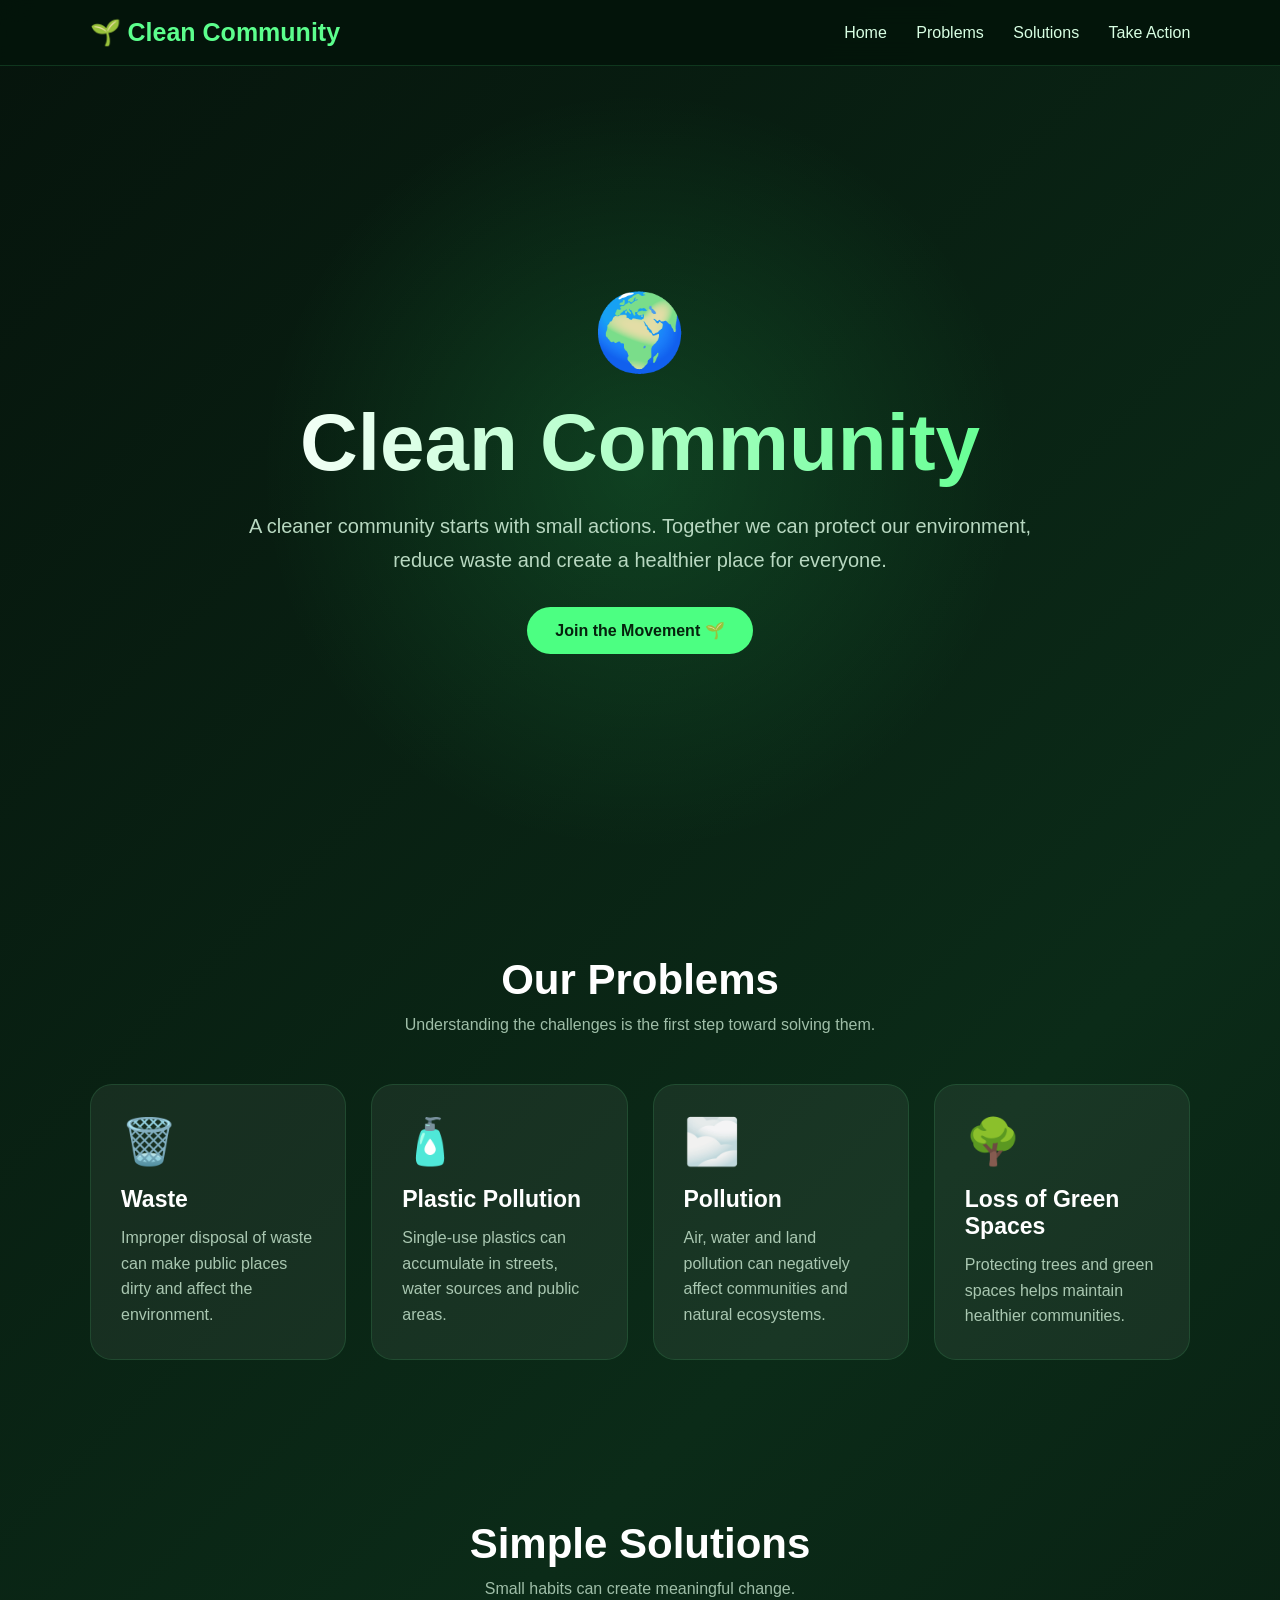
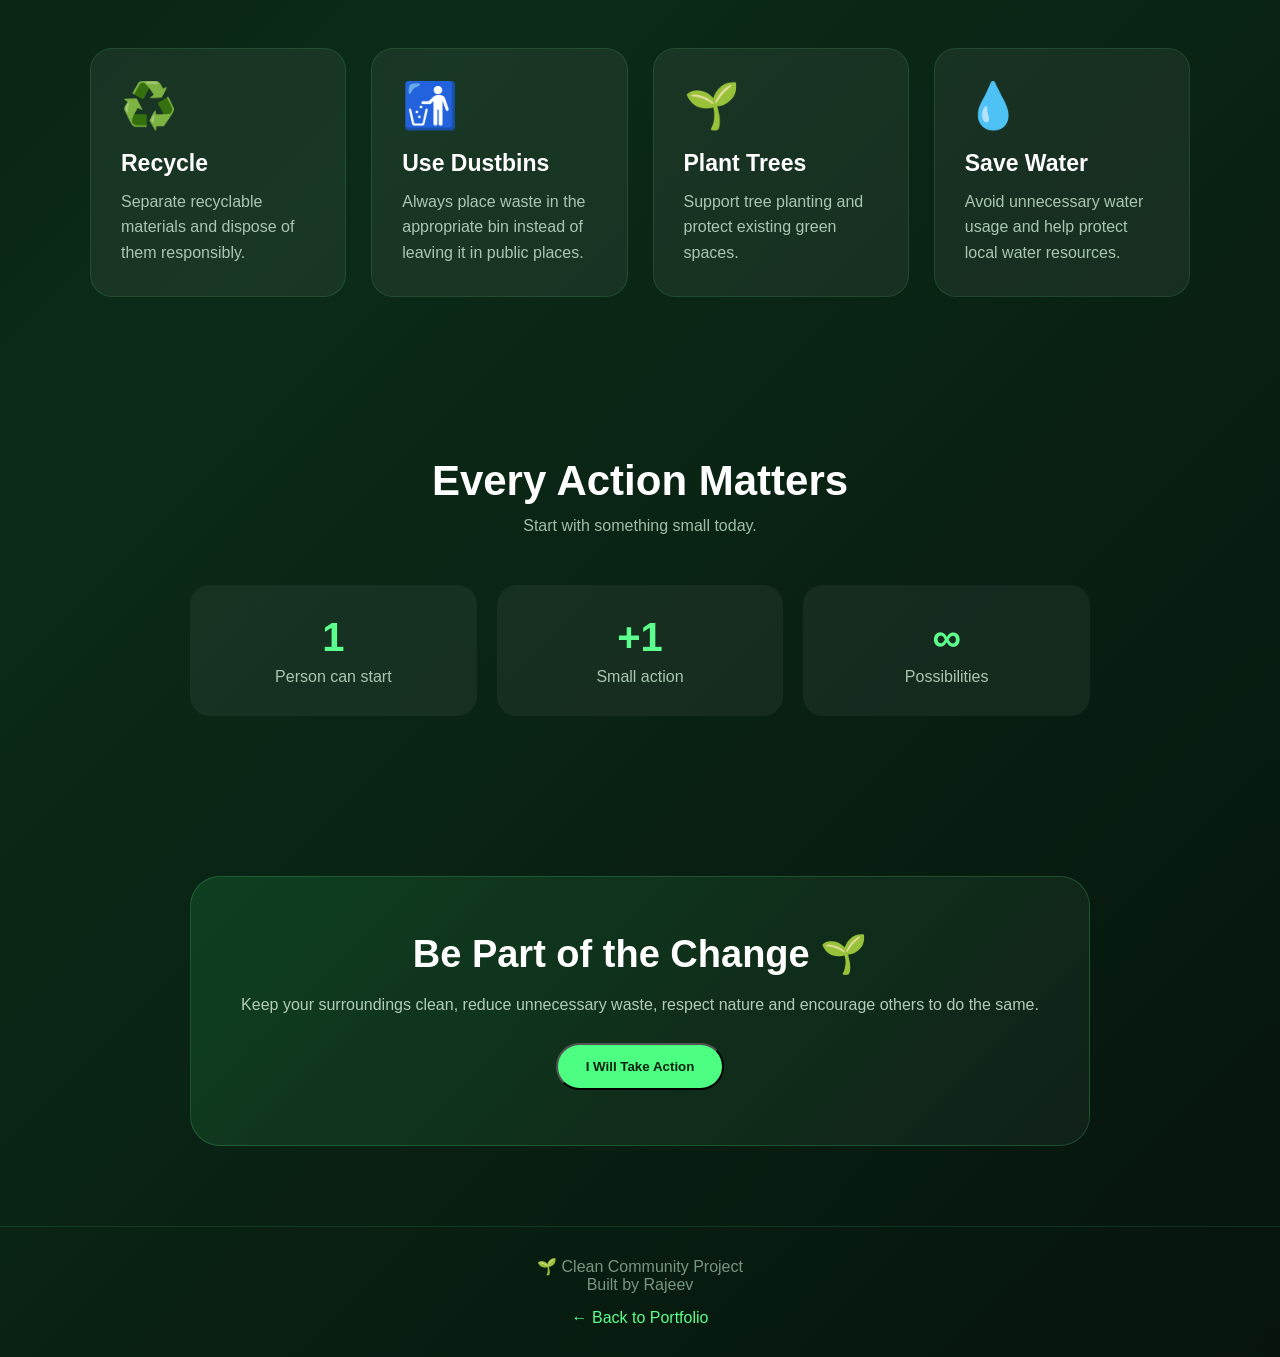
==== commit 7cffe806: "Add files via upload" ====
--- a/index.html
+++ b/index.html
@@ -2,1060 +2,927 @@
 <html lang="en">
 
 <head>
+
     <meta charset="UTF-8">
 
-    <meta name="viewport" content="width=device-width, initial-scale=1.0">
-
     <meta
-        name="description"
-        content="Rajeev - Computer Science Engineering Student Portfolio"
+        name="viewport"
+        content="width=device-width, initial-scale=1.0"
     >
 
-    <title>Rajeev | CSE Student</title>
-
-    <link rel="stylesheet" href="style.css">
+    <title>Clean Community 🌱</title>
+
+
+    <style>
+
+        * {
+            margin: 0;
+            padding: 0;
+            box-sizing: border-box;
+        }
+
+
+        html {
+            scroll-behavior: smooth;
+        }
+
+
+        body {
+
+            font-family:
+                Arial,
+                Helvetica,
+                sans-serif;
+
+            background:
+                linear-gradient(
+                    135deg,
+                    #06140c,
+                    #0b2b18,
+                    #06140c
+                );
+
+            color: white;
+
+            min-height: 100vh;
+        }
+
+
+        /* ================= NAVBAR ================= */
+
+        nav {
+
+            position: sticky;
+
+            top: 0;
+
+            z-index: 1000;
+
+            display: flex;
+
+            justify-content: space-between;
+
+            align-items: center;
+
+            padding: 18px 7%;
+
+            background:
+                rgba(4, 20, 10, 0.9);
+
+            backdrop-filter: blur(12px);
+
+            border-bottom:
+                1px solid
+                rgba(80, 255, 140, 0.15);
+        }
+
+
+        .logo {
+
+            font-size: 25px;
+
+            font-weight: bold;
+
+            color: #5cff8d;
+        }
+
+
+        nav a {
+
+            color: #d8ffe3;
+
+            text-decoration: none;
+
+            margin-left: 25px;
+
+            transition: 0.3s;
+        }
+
+
+        nav a:hover {
+
+            color: #5cff8d;
+        }
+
+
+        /* ================= HERO ================= */
+
+        .hero {
+
+            min-height: 90vh;
+
+            display: flex;
+
+            justify-content: center;
+
+            align-items: center;
+
+            text-align: center;
+
+            padding: 60px 20px;
+
+            background:
+                radial-gradient(
+                    circle at center,
+                    rgba(55, 255, 120, 0.15),
+                    transparent 50%
+                );
+        }
+
+
+        .hero-content {
+
+            max-width: 800px;
+        }
+
+
+        .leaf {
+
+            font-size: 75px;
+
+            margin-bottom: 20px;
+
+            animation:
+                float 3s ease-in-out infinite;
+        }
+
+
+        @keyframes float {
+
+            0% {
+                transform: translateY(0);
+            }
+
+            50% {
+                transform: translateY(-15px);
+            }
+
+            100% {
+                transform: translateY(0);
+            }
+        }
+
+
+        .hero h1 {
+
+            font-size:
+                clamp(42px, 7vw, 80px);
+
+            margin-bottom: 20px;
+
+            background:
+                linear-gradient(
+                    90deg,
+                    #ffffff,
+                    #5cff8d
+                );
+
+            -webkit-background-clip: text;
+
+            -webkit-text-fill-color:
+                transparent;
+        }
+
+
+        .hero p {
+
+            font-size: 20px;
+
+            line-height: 1.7;
+
+            color: #b8d8c1;
+
+            margin-bottom: 30px;
+        }
+
+
+        .button {
+
+            display: inline-block;
+
+            padding: 14px 28px;
+
+            border-radius: 30px;
+
+            background:
+                #4cff82;
+
+            color:
+                #05220d;
+
+            text-decoration: none;
+
+            font-weight: bold;
+
+            transition: 0.3s;
+        }
+
+
+        .button:hover {
+
+            transform:
+                translateY(-4px);
+
+            box-shadow:
+                0 10px 30px
+                rgba(76, 255, 130, 0.25);
+        }
+
+
+        /* ================= SECTIONS ================= */
+
+        section {
+
+            padding:
+                80px 7%;
+        }
+
+
+        .section-title {
+
+            text-align: center;
+
+            margin-bottom: 50px;
+        }
+
+
+        .section-title h2 {
+
+            font-size: 42px;
+
+            margin-bottom: 12px;
+        }
+
+
+        .section-title p {
+
+            color: #9fbea8;
+        }
+
+
+        /* ================= CARDS ================= */
+
+        .cards {
+
+            display: grid;
+
+            grid-template-columns:
+                repeat(
+                    auto-fit,
+                    minmax(230px, 1fr)
+                );
+
+            gap: 25px;
+
+            max-width: 1100px;
+
+            margin: auto;
+        }
+
+
+        .card {
+
+            padding: 30px;
+
+            border-radius: 22px;
+
+            background:
+                rgba(255,255,255,0.06);
+
+            border:
+                1px solid
+                rgba(100,255,150,0.12);
+
+            transition:
+                transform 0.3s,
+                border 0.3s,
+                background 0.3s;
+        }
+
+
+        .card:hover {
+
+            transform:
+                translateY(-8px);
+
+            background:
+                rgba(70,255,120,0.08);
+
+            border-color:
+                rgba(100,255,150,0.35);
+        }
+
+
+        .card-icon {
+
+            font-size: 45px;
+
+            margin-bottom: 18px;
+        }
+
+
+        .card h3 {
+
+            margin-bottom: 12px;
+
+            font-size: 23px;
+        }
+
+
+        .card p {
+
+            color: #a9c7b1;
+
+            line-height: 1.6;
+        }
+
+
+        /* ================= STATS ================= */
+
+        .stats {
+
+            display: grid;
+
+            grid-template-columns:
+                repeat(
+                    auto-fit,
+                    minmax(180px, 1fr)
+                );
+
+            gap: 20px;
+
+            max-width: 900px;
+
+            margin: auto;
+        }
+
+
+        .stat {
+
+            text-align: center;
+
+            padding: 30px;
+
+            border-radius: 20px;
+
+            background:
+                rgba(255,255,255,0.05);
+        }
+
+
+        .stat strong {
+
+            display: block;
+
+            font-size: 40px;
+
+            color: #5cff8d;
+
+            margin-bottom: 8px;
+        }
+
+
+        .stat span {
+
+            color: #a9c7b1;
+        }
+
+
+        /* ================= ACTION ================= */
+
+        .action {
+
+            max-width: 900px;
+
+            margin: auto;
+
+            text-align: center;
+
+            padding: 55px 30px;
+
+            border-radius: 30px;
+
+            background:
+                linear-gradient(
+                    135deg,
+                    rgba(50,255,110,0.12),
+                    rgba(255,255,255,0.04)
+                );
+
+            border:
+                1px solid
+                rgba(100,255,150,0.18);
+        }
+
+
+        .action h2 {
+
+            font-size: 38px;
+
+            margin-bottom: 15px;
+        }
+
+
+        .action p {
+
+            color: #b1cdb8;
+
+            line-height: 1.7;
+
+            margin-bottom: 25px;
+        }
+
+
+        /* ================= FOOTER ================= */
+
+        footer {
+
+            text-align: center;
+
+            padding: 30px;
+
+            border-top:
+                1px solid
+                rgba(100,255,150,0.12);
+
+            color: #789581;
+        }
+
+
+        .back {
+
+            display: inline-block;
+
+            margin-top: 15px;
+
+            color: #5cff8d;
+
+            text-decoration: none;
+        }
+
+
+        /* ================= MOBILE ================= */
+
+        @media (max-width: 650px) {
+
+            nav {
+
+                flex-direction: column;
+
+                gap: 12px;
+            }
+
+
+            nav a {
+
+                margin: 0 7px;
+
+                font-size: 14px;
+            }
+
+
+            .hero {
+
+                min-height: 80vh;
+            }
+
+
+            .hero p {
+
+                font-size: 17px;
+            }
+
+
+            .section-title h2 {
+
+                font-size: 32px;
+            }
+
+        }
+
+    </style>
+
 </head>
 
+
 <body>
 
-    <!-- ================= BACKGROUND ================= -->
-
-    <div class="background">
-        <div class="gradient-orb orb-1"></div>
-        <div class="gradient-orb orb-2"></div>
-        <div class="gradient-orb orb-3"></div>
-        <div class="grid-background"></div>
-    </div>
-
-    <!-- ================= CURSOR ================= -->
-
-    <div class="cursor-dot"></div>
-    <div class="cursor-ring"></div>
-
-    <!-- ================= SCROLL PROGRESS ================= -->
-
-    <div class="scroll-progress"></div>
-
 
     <!-- ================= NAVBAR ================= -->
 
-    <header class="navbar">
-
-        <div class="nav-container">
-
-            <a href="#home" class="logo">
-                <span>R</span>
-                <strong>Rajeev</strong>
+    <nav>
+
+        <div class="logo">
+            🌱 Clean Community
+        </div>
+
+
+        <div>
+
+            <a href="#home">
+                Home
             </a>
 
+            <a href="#problems">
+                Problems
+            </a>
+
+            <a href="#solutions">
+                Solutions
+            </a>
+
+            <a href="#action">
+                Take Action
+            </a>
+
+        </div>
+
+    </nav>
+
+
+
+    <!-- ================= HERO ================= -->
+
+    <section
+        id="home"
+        class="hero"
+    >
+
+        <div class="hero-content">
+
+            <div class="leaf">
+                🌍
+            </div>
+
+
+            <h1>
+                Clean Community
+            </h1>
+
+
+            <p>
+
+                A cleaner community starts
+                with small actions.
+
+                Together we can protect our
+                environment, reduce waste and
+                create a healthier place for everyone.
+
+            </p>
+
+
+            <a
+                href="#action"
+                class="button"
+            >
+                Join the Movement 🌱
+            </a>
+
+        </div>
+
+    </section>
+
+
+
+    <!-- ================= PROBLEMS ================= -->
+
+    <section id="problems">
+
+        <div class="section-title">
+
+            <h2>
+                Our Problems
+            </h2>
+
+            <p>
+                Understanding the challenges
+                is the first step toward solving them.
+            </p>
+
+        </div>
+
+
+        <div class="cards">
+
+
+            <div class="card">
+
+                <div class="card-icon">
+                    🗑️
+                </div>
+
+                <h3>
+                    Waste
+                </h3>
+
+                <p>
+                    Improper disposal of waste
+                    can make public places dirty
+                    and affect the environment.
+                </p>
+
+            </div>
+
+
+            <div class="card">
+
+                <div class="card-icon">
+                    🧴
+                </div>
+
+                <h3>
+                    Plastic Pollution
+                </h3>
+
+                <p>
+                    Single-use plastics can
+                    accumulate in streets,
+                    water sources and public areas.
+                </p>
+
+            </div>
+
+
+            <div class="card">
+
+                <div class="card-icon">
+                    🌫️
+                </div>
+
+                <h3>
+                    Pollution
+                </h3>
+
+                <p>
+                    Air, water and land pollution
+                    can negatively affect communities
+                    and natural ecosystems.
+                </p>
+
+            </div>
+
+
+            <div class="card">
+
+                <div class="card-icon">
+                    🌳
+                </div>
+
+                <h3>
+                    Loss of Green Spaces
+                </h3>
+
+                <p>
+                    Protecting trees and green spaces
+                    helps maintain healthier
+                    communities.
+                </p>
+
+            </div>
+
+
+        </div>
+
+    </section>
+
+
+
+    <!-- ================= SOLUTIONS ================= -->
+
+    <section id="solutions">
+
+        <div class="section-title">
+
+            <h2>
+                Simple Solutions
+            </h2>
+
+            <p>
+                Small habits can create
+                meaningful change.
+            </p>
+
+        </div>
+
+
+        <div class="cards">
+
+
+            <div class="card">
+
+                <div class="card-icon">
+                    ♻️
+                </div>
+
+                <h3>
+                    Recycle
+                </h3>
+
+                <p>
+                    Separate recyclable materials
+                    and dispose of them responsibly.
+                </p>
+
+            </div>
+
+
+            <div class="card">
+
+                <div class="card-icon">
+                    🚮
+                </div>
+
+                <h3>
+                    Use Dustbins
+                </h3>
+
+                <p>
+                    Always place waste in the
+                    appropriate bin instead of
+                    leaving it in public places.
+                </p>
+
+            </div>
+
+
+            <div class="card">
+
+                <div class="card-icon">
+                    🌱
+                </div>
+
+                <h3>
+                    Plant Trees
+                </h3>
+
+                <p>
+                    Support tree planting and
+                    protect existing green spaces.
+                </p>
+
+            </div>
+
+
+            <div class="card">
+
+                <div class="card-icon">
+                    💧
+                </div>
+
+                <h3>
+                    Save Water
+                </h3>
+
+                <p>
+                    Avoid unnecessary water usage
+                    and help protect local water resources.
+                </p>
+
+            </div>
+
+
+        </div>
+
+    </section>
+
+
+
+    <!-- ================= STATS ================= -->
+
+    <section>
+
+        <div class="section-title">
+
+            <h2>
+                Every Action Matters
+            </h2>
+
+            <p>
+                Start with something small today.
+            </p>
+
+        </div>
+
+
+        <div class="stats">
+
+
+            <div class="stat">
+
+                <strong>
+                    1
+                </strong>
+
+                <span>
+                    Person can start
+                </span>
+
+            </div>
+
+
+            <div class="stat">
+
+                <strong>
+                    +1
+                </strong>
+
+                <span>
+                    Small action
+                </span>
+
+            </div>
+
+
+            <div class="stat">
+
+                <strong>
+                    ∞
+                </strong>
+
+                <span>
+                    Possibilities
+                </span>
+
+            </div>
+
+
+        </div>
+
+    </section>
+
+
+
+    <!-- ================= ACTION ================= -->
+
+    <section id="action">
+
+        <div class="action">
+
+            <h2>
+                Be Part of the Change 🌱
+            </h2>
+
+
+            <p>
+
+                Keep your surroundings clean,
+                reduce unnecessary waste,
+                respect nature and encourage
+                others to do the same.
+
+            </p>
+
+
             <button
-                class="menu-toggle"
-                aria-label="Open menu"
+                class="button"
+                onclick="joinMovement()"
             >
-                ☰
+                I Will Take Action
             </button>
 
-            <nav>
-
-                <a href="#home" class="active">
-                    Home
-                </a>
-
-                <a href="#about">
-                    About
-                </a>
-
-                <a href="#skills">
-                    Skills
-                </a>
-
-                <a href="#projects">
-                    Projects
-                </a>
-
-                <a href="#education">
-                    Education
-                </a>
-
-                <a href="#goals">
-                    Goals
-                </a>
-
-                <a href="#contact">
-                    Contact
-                </a>
-
-            </nav>
-
         </div>
 
-    </header>
-
-
-    <!-- ================= MAIN ================= -->
-
-    <main>
-
-
-        <!-- ================= HERO ================= -->
-
-        <section
-            id="home"
-            class="hero section"
+    </section>
+
+
+
+    <!-- ================= FOOTER ================= -->
+
+    <footer>
+
+        <p>
+            🌱 Clean Community Project
+        </p>
+
+        <p>
+            Built by Rajeev
+        </p>
+
+
+        <a
+            href="../index.html"
+            class="back"
         >
-
-            <div class="hero-content">
-
-                <div class="hero-text">
-
-                    <div class="small-label">
-                        <span class="status-dot"></span>
-                        CSE STUDENT • LEARNER • BUILDER
-                    </div>
-
-                    <h1>
-                        Hi, I'm
-                        <span class="gradient-text">
-                            Rajeev
-                        </span>
-                    </h1>
-
-                    <h2>
-                        A Computer Science
-                        <span>Engineering Student</span>
-                    </h2>
-
-                    <p>
-                        I'm a Computer Science Engineering student
-                        who enjoys learning technology, building
-                        projects and improving my skills one step
-                        at a time.
-                    </p>
-
-                    <div class="hero-buttons">
-
-                        <a
-                            href="#projects"
-                            class="btn btn-primary"
-                        >
-                            View My Projects
-                            <span>↗</span>
-                        </a>
-
-                        <a
-                            href="#contact"
-                            class="btn btn-secondary"
-                        >
-                            Let's Connect
-                        </a>
-
-                    </div>
-
-                    <div class="social-links">
-
-                        <a
-                            href="https://instagram.com/mr_._rajeev_"
-                            target="_blank"
-                            rel="noopener noreferrer"
-                        >
-                            Instagram
-                        </a>
-
-                        <a
-                            href="mailto:rajeevkondapalli258@gmail.com"
-                        >
-                            Email
-                        </a>
-
-                        <a
-                            href="tel:+917013725772"
-                        >
-                            Call Me
-                        </a>
-                        <a href="https://github.com/rajeevkondapalli" target="_blank">
-                         GitHub
-                        </a>
-                        
-                    </div>
-
-                </div>
-
-
-                <!-- HERO PHOTO -->
-
-                <div class="hero-visual">
-
-                    <div class="orbit orbit-1"></div>
-                    <div class="orbit orbit-2"></div>
-
-                    <div class="floating-badge badge-1">
-                        <span>🎓</span>
-                        CSE Student
-                    </div>
-
-                    <div class="floating-badge badge-2">
-                        <span>💻</span>
-                        Learning
-                    </div>
-
-                    <div class="floating-badge badge-3">
-                        <span>🚀</span>
-                        Building
-                    </div>
-
-                    <div class="photo-circle">
-
-                        <div class="photo-glow"></div>
-
-                        <img
-                            src="./rajeev.jpg"
-                            alt="Rajeev"
-                        >
-
-                    </div>
-
-                </div>
-
-            </div>
-
-            <div class="scroll-down">
-
-                <span>
-                    Scroll to explore
-                </span>
-
-                <div class="scroll-line"></div>
-
-            </div>
-
-        </section>
-
-
-        <!-- ================= ABOUT ================= -->
-
-        <section
-            id="about"
-            class="section content-section"
-        >
-
-            <div class="section-heading">
-
-                <span class="section-number">
-                    01
-                </span>
-
-                <div>
-
-                    <p class="section-label">
-                        GET TO KNOW ME
-                    </p>
-
-                    <h2>
-                        More Than Just
-                        <span class="gradient-text">
-                            A Student
-                        </span>
-                    </h2>
-
-                </div>
-
-            </div>
-
-
-            <div class="about-grid">
-
-                <div class="about-text">
-
-                    <p class="large-text">
-
-                        I'm currently pursuing my
-                        <strong>
-                            B.Tech in Computer Science Engineering
-                        </strong>
-                        at Swarnandhra Engineering College,
-                        Narsapur.
-
-                    </p>
-
-                    <p>
-                        My journey in technology is about learning,
-                        experimenting and creating. I enjoy
-                        understanding how things work and then
-                        turning what I learn into practical projects.
-                    </p>
-
-                    <p>
-                        I'm still growing as a developer, and that's
-                        exactly what this portfolio represents —
-                        my journey from learning the fundamentals
-                        to building real things.
-                    </p>
-
-                </div>
-
-
-                <div class="about-cards">
-
-                    <div class="mini-card">
-
-                        <div class="mini-icon">
-                            🎓
-                        </div>
-
-                        <div>
-
-                            <strong>
-                                B.Tech CSE
-                            </strong>
-
-                            <span>
-                                2024 — 2028
-                            </span>
-
-                        </div>
-
-                    </div>
-
-
-                    <div class="mini-card">
-
-                        <div class="mini-icon">
-                            📚
-                        </div>
-
-                        <div>
-
-                            <strong>
-                                Always Learning
-                            </strong>
-
-                            <span>
-                                New technologies
-                            </span>
-
-                        </div>
-
-                    </div>
-
-
-                    <div class="mini-card">
-
-                        <div class="mini-icon">
-                            🛠️
-                        </div>
-
-                        <div>
-
-                            <strong>
-                                Building Projects
-                            </strong>
-
-                            <span>
-                                Learning by doing
-                            </span>
-
-                        </div>
-
-                    </div>
-
-
-                    <div class="mini-card">
-
-                        <div class="mini-icon">
-                            🎯
-                        </div>
-
-                        <div>
-
-                            <strong>
-                                Future Goal
-                            </strong>
-
-                            <span>
-                                Police Officer
-                            </span>
-
-                        </div>
-
-                    </div>
-
-                </div>
-
-            </div>
-
-        </section>
-
-
-        <!-- ================= SKILLS ================= -->
-
-        <section
-            id="skills"
-            class="section content-section"
-        >
-
-            <div class="section-heading">
-
-                <span class="section-number">
-                    02
-                </span>
-
-                <div>
-
-                    <p class="section-label">
-                        WHAT I'M LEARNING
-                    </p>
-
-                    <h2>
-
-                        Skills &
-                        <span class="gradient-text">
-                            Technologies
-                        </span>
-
-                    </h2>
-
-                </div>
-
-            </div>
-
-
-            <div class="skills-grid">
-
-                <div class="skill-card">
-                    <span class="skill-number">01</span>
-                    <div class="skill-icon">☕</div>
-                    <h3>Java</h3>
-                    <p>Programming & OOP fundamentals</p>
-                </div>
-
-
-                <div class="skill-card">
-                    <span class="skill-number">02</span>
-                    <div class="skill-icon">🐍</div>
-                    <h3>Python</h3>
-                    <p>Programming & problem solving</p>
-                </div>
-
-
-                <div class="skill-card">
-                    <span class="skill-number">03</span>
-                    <div class="skill-icon">JS</div>
-                    <h3>JavaScript</h3>
-                    <p>Interactive web experiences</p>
-                </div>
-
-
-                <div class="skill-card">
-                    <span class="skill-number">04</span>
-                    <div class="skill-icon">HTML</div>
-                    <h3>HTML</h3>
-                    <p>Web structure & accessibility</p>
-                </div>
-
-
-                <div class="skill-card">
-                    <span class="skill-number">05</span>
-                    <div class="skill-icon">CSS</div>
-                    <h3>CSS</h3>
-                    <p>Responsive web design</p>
-                </div>
-
-
-                <div class="skill-card">
-                    <span class="skill-number">06</span>
-                    <div class="skill-icon">SQL</div>
-                    <h3>SQL</h3>
-                    <p>Database fundamentals</p>
-                </div>
-
-
-                <div class="skill-card">
-                    <span class="skill-number">07</span>
-                    <div class="skill-icon">N</div>
-                    <h3>Node.js</h3>
-                    <p>Backend development exploration</p>
-                </div>
-
-
-                <div class="skill-card">
-                    <span class="skill-number">08</span>
-                    <div class="skill-icon">DB</div>
-                    <h3>MongoDB</h3>
-                    <p>Database & backend exploration</p>
-                </div>
-
-            </div>
-
-        </section>
-
-
-        <!-- ================= PROJECTS ================= -->
-
-        <section
-            id="projects"
-            class="section content-section"
-        >
-
-            <div class="section-heading">
-
-                <span class="section-number">
-                    03
-                </span>
-
-                <div>
-
-                    <p class="section-label">
-                        WHAT I'VE BUILT
-                    </p>
-
-                    <h2>
-
-                        My
-                        <span class="gradient-text">
-                            Projects
-                        </span>
-
-                    </h2>
-
-                </div>
-
-            </div>
-
-
-            <div class="projects-grid">
-
-
-                <!-- ROCK PAPER SCISSORS -->
-
-                <article
-                    class="project-card featured"
-                    onclick="window.location.href='rock paper scissors/index.html'"
-                    style="cursor: pointer;"
-                >
-
-                    <div class="project-top">
-
-                        <span class="project-tag">
-                            WEB GAME
-                        </span>
-
-                        <span class="project-arrow">
-                            ↗
-                        </span>
-
-                    </div>
-
-
-                    <div class="project-icon">
-                        ✊
-                    </div>
-
-
-                    <h3>
-                        Rock Paper Scissors
-                    </h3>
-
-
-                    <p>
-                        An interactive browser game created
-                        while learning JavaScript, game logic,
-                        DOM manipulation and responsive design.
-                    </p>
-
-
-                    <div class="project-tech">
-
-                        <span>HTML</span>
-                        <span>CSS</span>
-                        <span>JavaScript</span>
-
-                    </div>
-
-                </article>
-
-
-                <!-- JARVIS -->
-
-                <article
-                    class="project-card"
-                    onclick="window.location.href='jarvis/index.html'"
-                    style="cursor: pointer;"
-                >
-
-                    <div class="project-top">
-
-                        <span class="project-tag">
-                            PYTHON
-                        </span>
-
-                        <span class="project-arrow">
-                            ↗
-                        </span>
-
-                    </div>
-
-
-                    <div class="project-icon">
-                        🤖
-                    </div>
-
-
-                    <h3>
-                        JARVIS Assistant
-                    </h3>
-
-
-                    <p>
-                        A voice-based assistant project built
-                        while exploring Python, speech recognition,
-                        text-to-speech and automation.
-                    </p>
-
-
-                    <div class="project-tech">
-
-                        <span>Python</span>
-                        <span>Termux</span>
-                        <span>APIs</span>
-
-                    </div>
-
-                </article>
-
-
-                <!-- CLEANLINESS -->
-
-                <article
-                    class="project-card"
-                    onclick="window.location.href='cleanliness/index.html'"
-                    style="cursor: pointer;"
-                >
-
-                    <div class="project-top">
-
-                        <span class="project-tag">
-                            COMMUNITY
-                        </span>
-
-                        <span class="project-arrow">
-                            ↗
-                        </span>
-
-                    </div>
-
-
-                    <div class="project-icon">
-                        🌱
-                    </div>
-
-
-                    <h3>
-                        Community Cleanliness
-                    </h3>
-
-
-                    <p>
-                        A web project focused on cleanliness,
-                        environmental awareness and encouraging
-                        community participation.
-                    </p>
-
-
-                    <div class="project-tech">
-
-                        <span>HTML</span>
-                        <span>CSS</span>
-                        <span>JavaScript</span>
-
-                    </div>
-
-                </article>
-
-
-                <!-- MORE PROJECTS -->
-
-                <article class="project-card project-coming">
-
-                    <div class="project-top">
-
-                        <span class="project-tag">
-                            IN PROGRESS
-                        </span>
-
-                        <span class="project-arrow">
-                            ✦
-                        </span>
-
-                    </div>
-
-
-                    <div class="project-icon">
-                        🚀
-                    </div>
-
-
-                    <h3>
-                        More Coming Soon
-                    </h3>
-
-
-                    <p>
-                        I'm continuously learning and building.
-                        More projects will be added as my journey
-                        continues.
-                    </p>
-
-
-                    <div class="project-tech">
-
-                        <span>Learning</span>
-                        <span>Building</span>
-                        <span>Growing</span>
-
-                    </div>
-
-                </article>
-
-            </div>
-
-        </section>
-
-
-        <!-- ================= EDUCATION ================= -->
-
-        <section
-            id="education"
-            class="section content-section"
-        >
-
-            <div class="section-heading">
-
-                <span class="section-number">
-                    04
-                </span>
-
-                <div>
-
-                    <p class="section-label">
-                        MY JOURNEY
-                    </p>
-
-                    <h2>
-
-                        Education &
-                        <span class="gradient-text">
-                            Learning
-                        </span>
-
-                    </h2>
-
-                </div>
-
-            </div>
-
-
-            <div class="timeline">
-
-                <div class="timeline-item">
-
-                    <div class="timeline-dot"></div>
-
-                    <div class="timeline-content">
-
-                        <span class="timeline-date">
-                            2024 — 2028
-                        </span>
-
-                        <h3>
-                            B.Tech — Computer Science Engineering
-                        </h3>
-
-                        <h4>
-                            Swarnandhra Engineering College
-                        </h4>
-
-                        <p>
-                            Building a foundation in computer science,
-                            programming, databases, algorithms,
-                            web development and emerging technologies.
-                        </p>
-
-                    </div>
-
-                </div>
-
-
-                <div class="timeline-item">
-
-                    <div class="timeline-dot"></div>
-
-                    <div class="timeline-content">
-
-                        <span class="timeline-date">
-                            CURRENTLY
-                        </span>
-
-                        <h3>
-                            Learning & Building
-                        </h3>
-
-                        <h4>
-                            Personal Development
-                        </h4>
-
-                        <p>
-                            Currently exploring Data Structures,
-                            Web Development, DBMS, AI/ML and
-                            practical project development.
-                        </p>
-
-                    </div>
-
-                </div>
-
-            </div>
-
-        </section>
-
-
-        <!-- ================= GOALS ================= -->
-
-        <section
-            id="goals"
-            class="section content-section"
-        >
-
-            <div class="section-heading">
-
-                <span class="section-number">
-                    05
-                </span>
-
-                <div>
-
-                    <p class="section-label">
-                        WHERE I'M HEADED
-                    </p>
-
-                    <h2>
-
-                        Goals &
-                        <span class="gradient-text">
-                            Ambitions
-                        </span>
-
-                    </h2>
-
-                </div>
-
-            </div>
-
-
-            <div class="goals-grid">
-
-
-                <div class="goal-card main-goal">
-
-                    <span class="goal-icon">
-                        🎯
-                    </span>
-
-                    <span class="goal-label">
-                        BIGGER DREAM
-                    </span>
-
-                    <h3>
-
-                        Become a
-                        <span class="gradient-text">
-                            Police Officer
-                        </span>
-
-                    </h3>
-
-                    <p>
-                        My long-term dream is to become a police
-                        officer and serve society with discipline,
-                        responsibility and dedication.
-                    </p>
-
-                </div>
-
-
-                <div class="goal-card">
-
-                    <span class="goal-icon">
-                        💻
-                    </span>
-
-                    <h3>
-                        Master Programming
-                    </h3>
-
-                    <p>
-                        Strengthen my programming fundamentals
-                        and become better at solving problems.
-                    </p>
-
-                </div>
-
-
-                <div class="goal-card">
-
-                    <span class="goal-icon">
-                        🧠
-                    </span>
-
-                    <h3>
-                        Improve Problem Solving
-                    </h3>
-
-                    <p>
-                        Practice DSA and logical thinking
-                        through consistent problem solving.
-                    </p>
-
-                </div>
-
-
-                <div class="goal-card">
-
-                    <span class="goal-icon">
-                        🚀
-                    </span>
-
-                    <h3>
-                        Build Real Projects
-                    </h3>
-
-                    <p>
-                        Turn what I learn into useful projects
-                        and keep improving through experience.
-                    </p>
-
-                </div>
-
-            </div>
-
-        </section>
-
-
-        <!-- ================= CONTACT ================= -->
-
-        <section
-            id="contact"
-            class="section contact-section"
-        >
-
-            <div class="contact-box">
-
-                <div class="contact-glow"></div>
-
-                <span class="section-label">
-                    LET'S CONNECT
-                </span>
-
-                <h2>
-
-                    Have an idea?
-                    <br>
-
-                    <span class="gradient-text">
-                        Let's build something.
-                    </span>
-
-                </h2>
-
-                <p>
-                    I'm always interested in learning,
-                    experimenting and connecting with people
-                    who enjoy technology and creativity.
-                </p>
-
-
-                <div class="contact-buttons">
-
-                    <a
-                        href="mailto:rajeevkondapalli258@gmail.com"
-                        class="btn btn-primary"
-                    >
-                        📧 Email Me
-                        <span>↗</span>
-                    </a>
-
-
-                    <a
-                        href="tel:+917013725772"
-                        class="btn btn-secondary"
-                    >
-                        📱 Call Me
-                    </a>
-
-                </div>
-
-
-                <div class="contact-details">
-
-                    <a
-                        href="mailto:rajeevkondapalli258@gmail.com"
-                    >
-                        rajeevkondapalli258@gmail.com
-                    </a>
-
-
-                    <a
-                        href="tel:+917013725772"
-                    >
-                        +91 70137 25772
-                    </a>
-
-
-                    <a
-                        href="https://instagram.com/mr_._rajeev_"
-                        target="_blank"
-                        rel="noopener noreferrer"
-                    >
-                        @mr_._rajeev_
-                    </a>
-
-                </div>
-
-            </div>
-
-        </section>
-
-    </main>
-
-
-    <!-- ================= FOOTER ================= -->
-
-    <footer>
-
-        <div class="footer-content">
-
-            <div class="footer-logo">
-
-                <span>R</span>
-                Rajeev
-
-            </div>
-
-            <p>
-                CSE Student • Learner • Builder
-            </p>
-
-            <p class="copyright">
-                © 2026 Rajeev. Built while learning.
-            </p>
-
-        </div>
+            ← Back to Portfolio
+        </a>
 
     </footer>
 
 
-    <!-- ================= SCRIPT ================= -->
-
-    <script src="script.js"></script>
+
+    <script>
+
+        function joinMovement() {
+
+            alert(
+                "🌱 Great! Every small action makes a difference."
+            );
+
+        }
+
+    </script>
+
 
 </body>
 
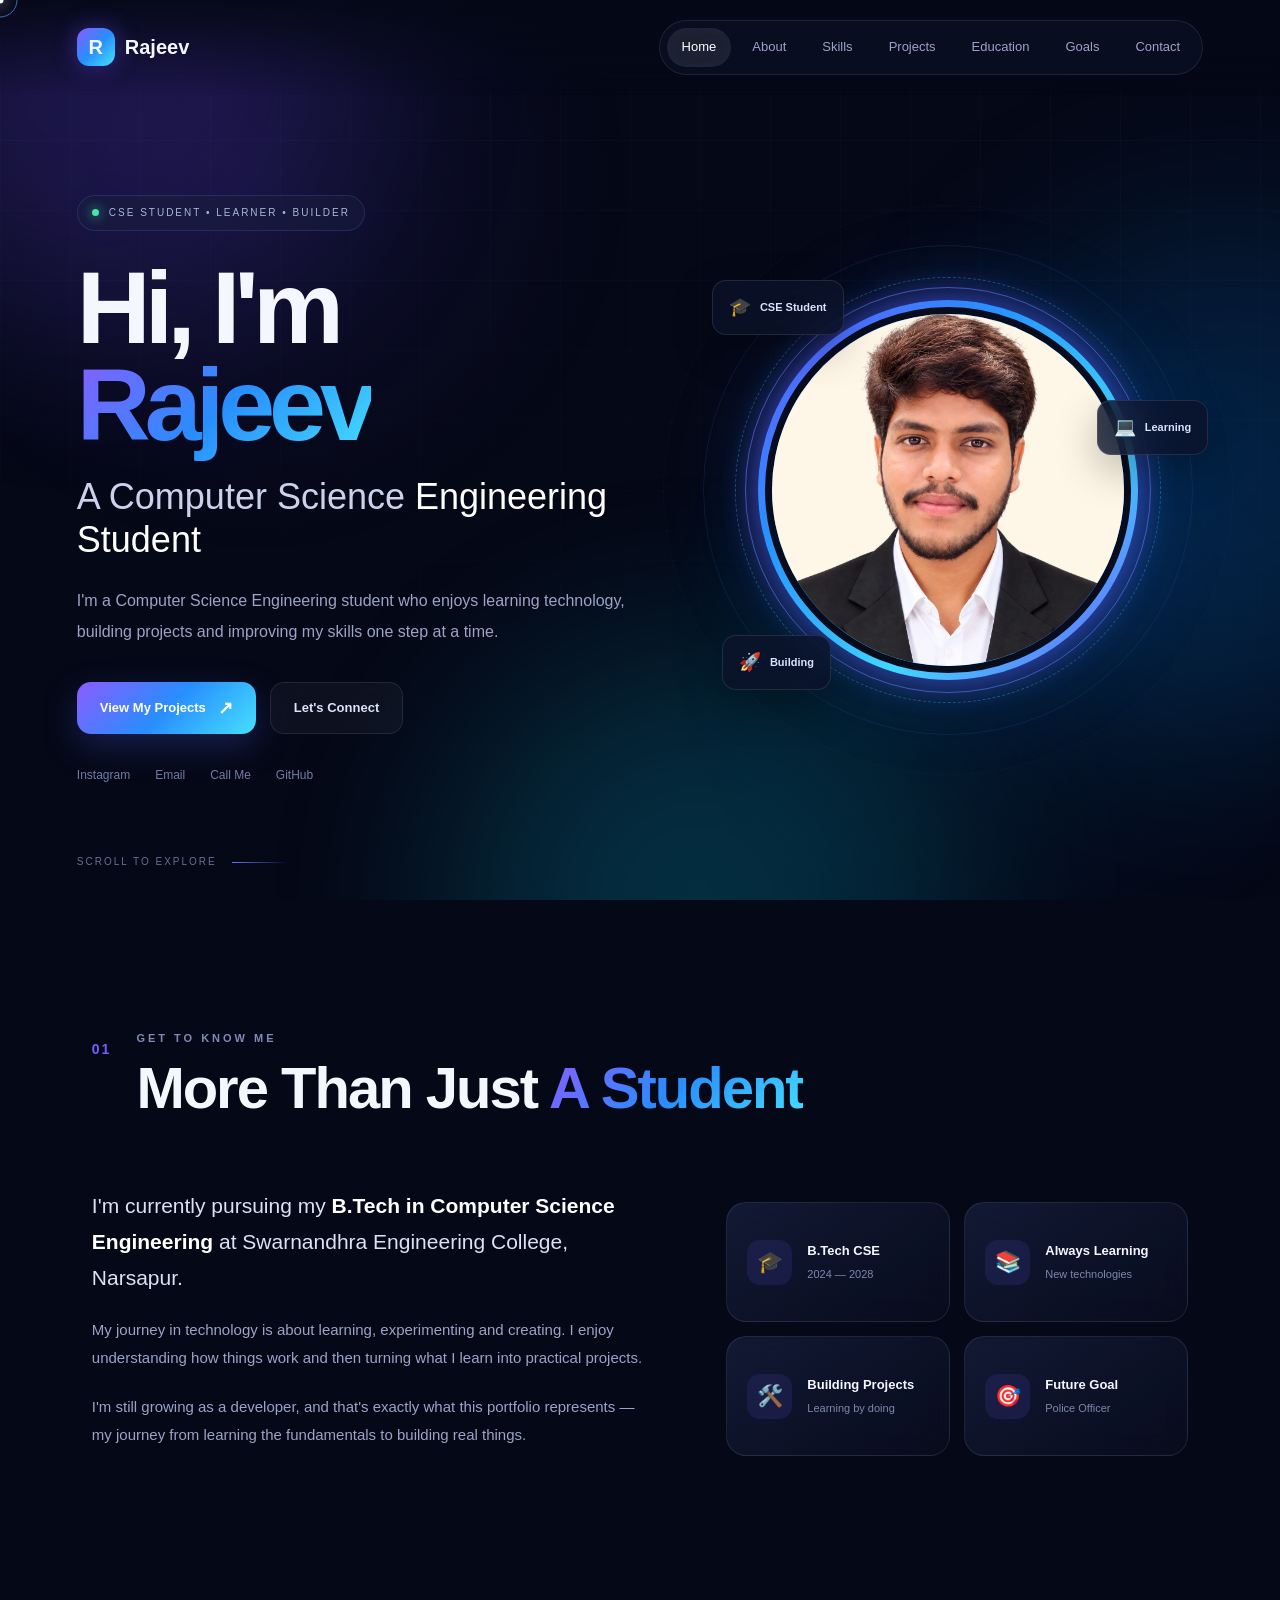
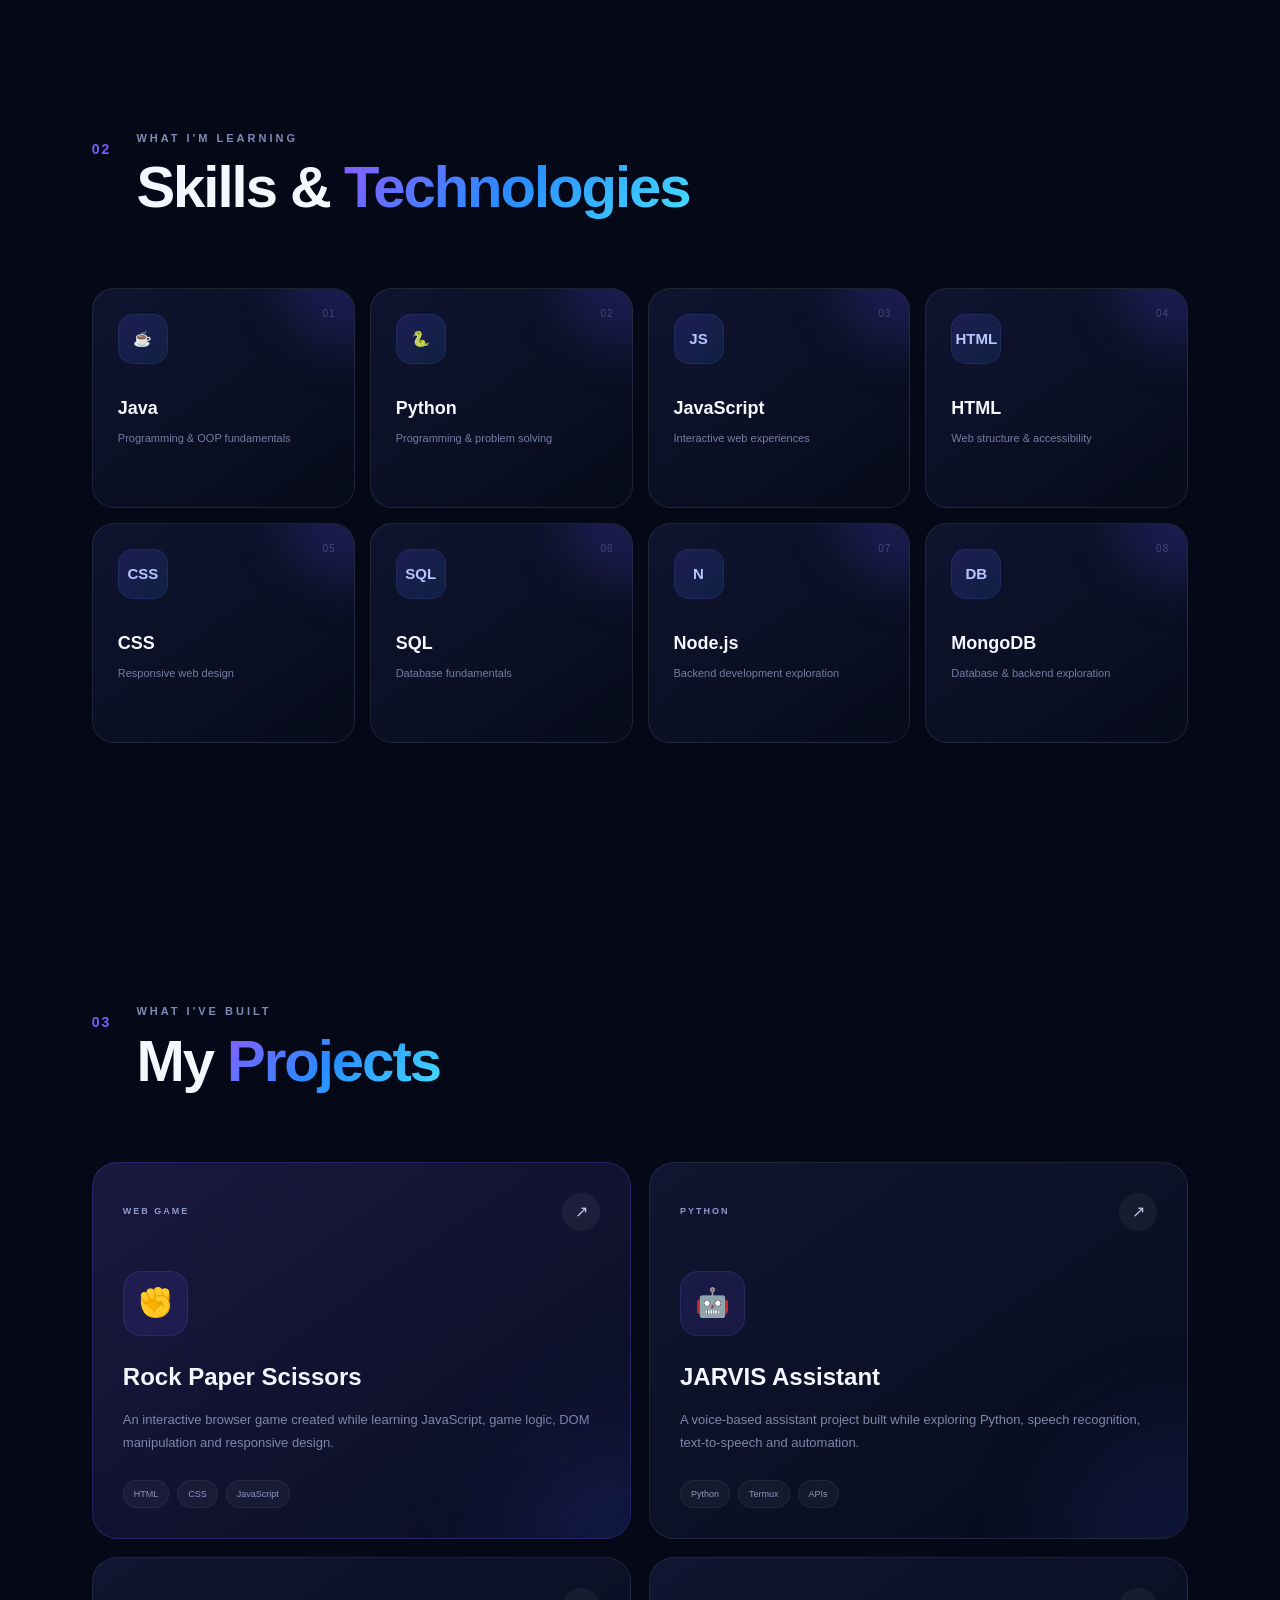
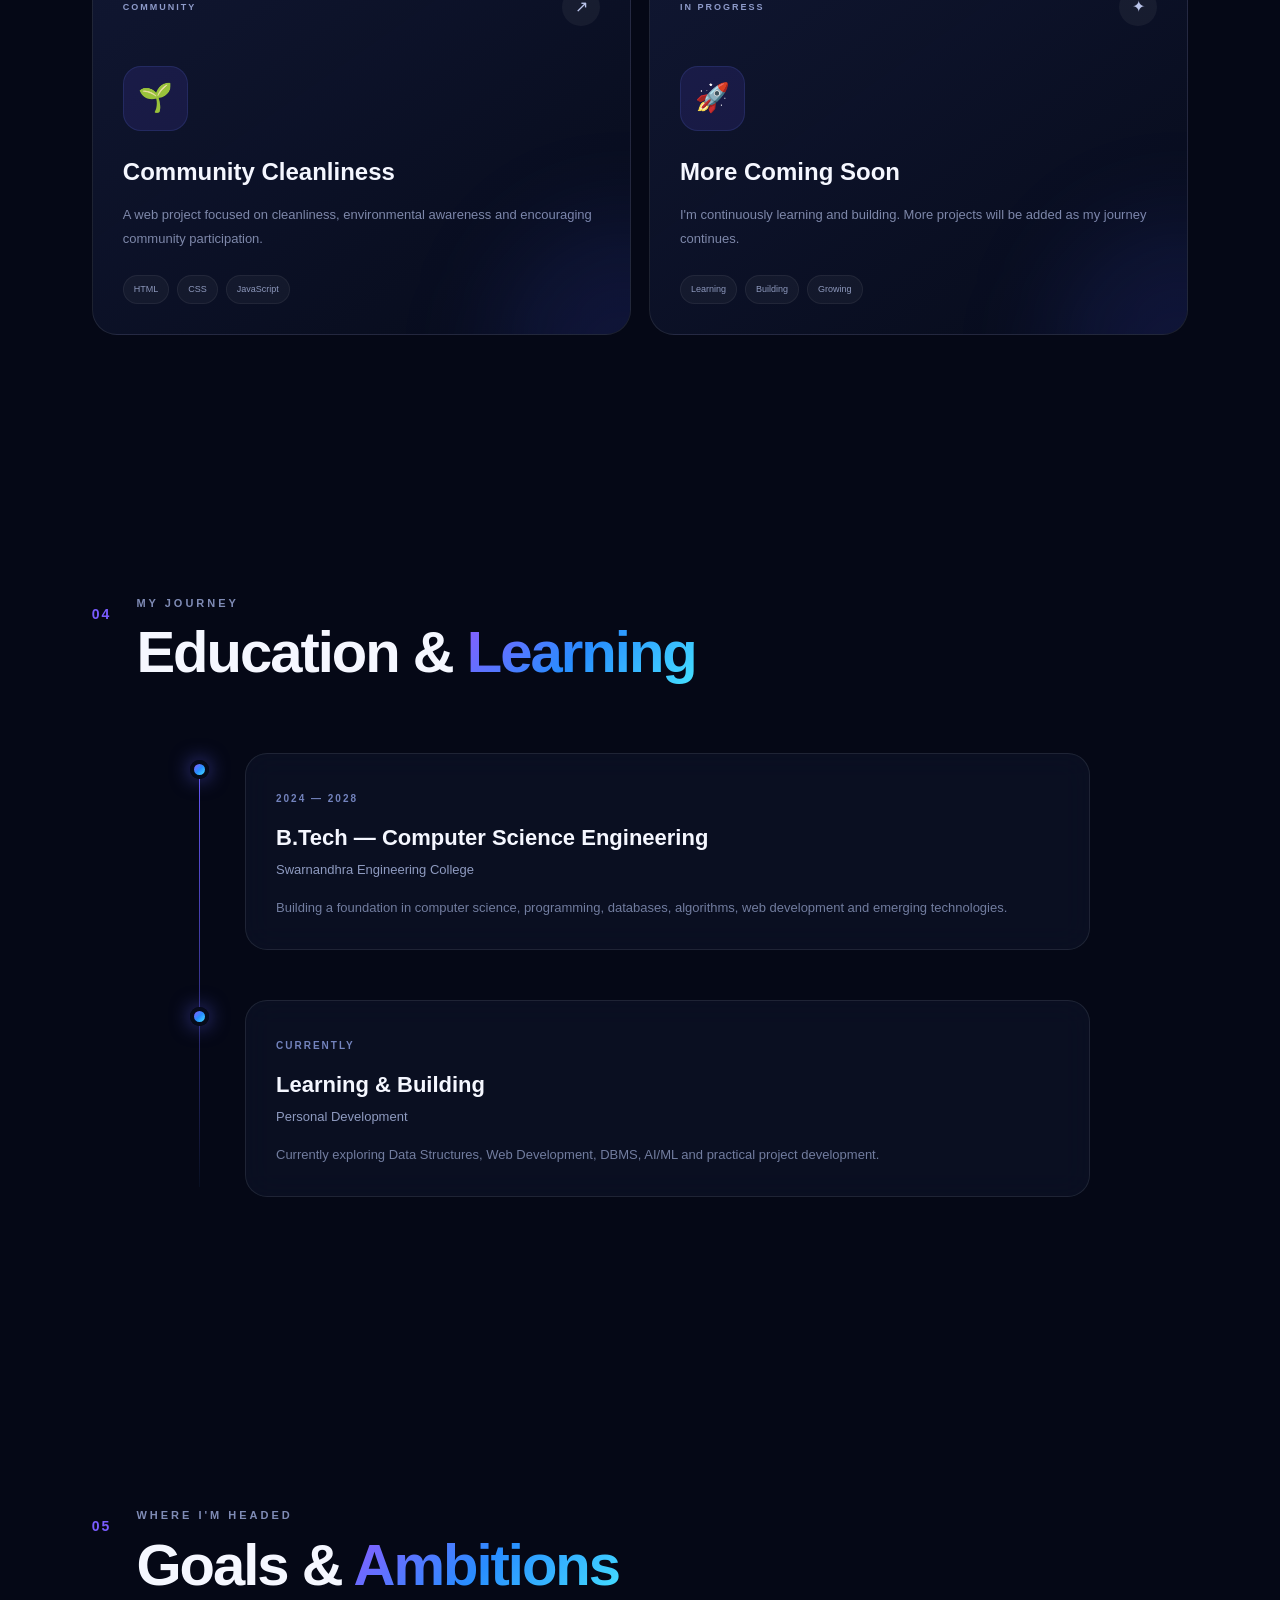
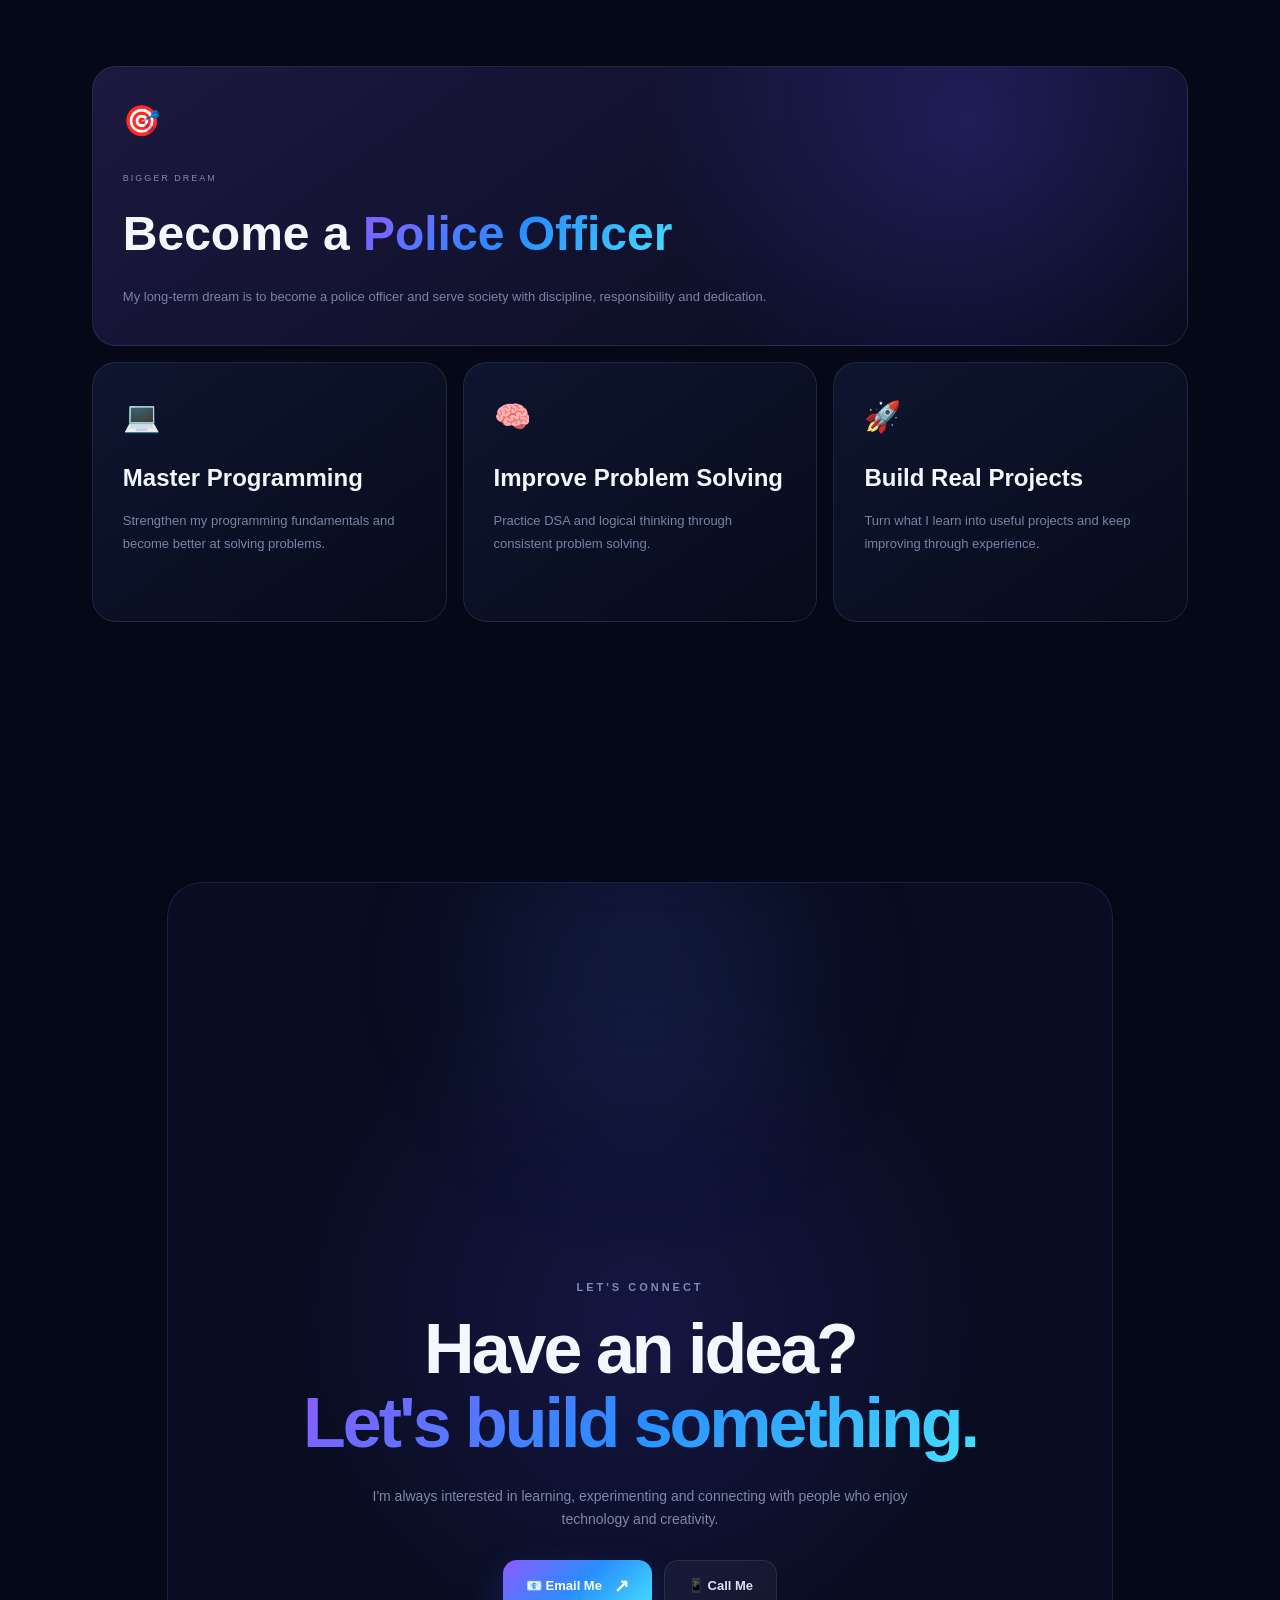
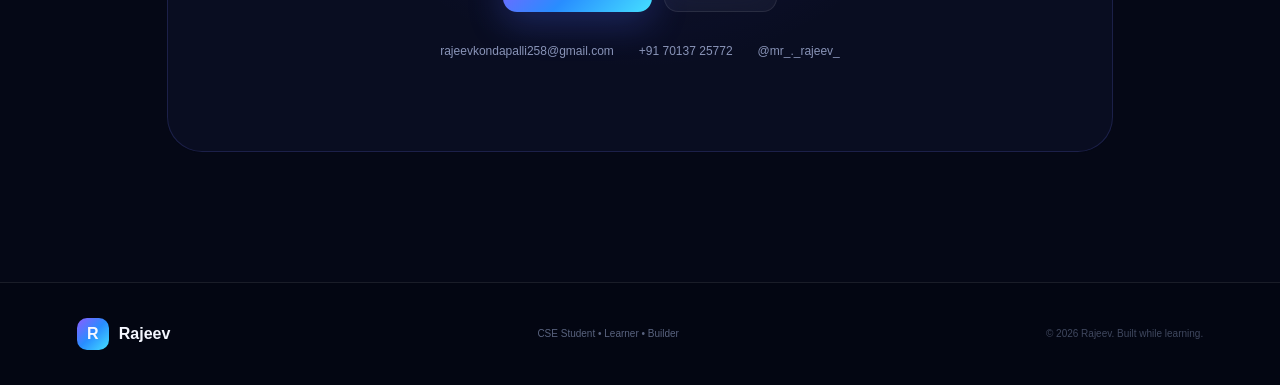
==== commit 06dff2a4: "Add files via upload" ====
--- a/index.html
+++ b/index.html
@@ -2,927 +2,1060 @@
 <html lang="en">
 
 <head>
-
     <meta charset="UTF-8">
 
+    <meta name="viewport" content="width=device-width, initial-scale=1.0">
+
     <meta
-        name="viewport"
-        content="width=device-width, initial-scale=1.0"
+        name="description"
+        content="Rajeev - Computer Science Engineering Student Portfolio"
     >
 
-    <title>Clean Community 🌱</title>
-
-
-    <style>
-
-        * {
-            margin: 0;
-            padding: 0;
-            box-sizing: border-box;
-        }
-
-
-        html {
-            scroll-behavior: smooth;
-        }
-
-
-        body {
-
-            font-family:
-                Arial,
-                Helvetica,
-                sans-serif;
-
-            background:
-                linear-gradient(
-                    135deg,
-                    #06140c,
-                    #0b2b18,
-                    #06140c
-                );
-
-            color: white;
-
-            min-height: 100vh;
-        }
-
-
-        /* ================= NAVBAR ================= */
-
-        nav {
-
-            position: sticky;
-
-            top: 0;
-
-            z-index: 1000;
-
-            display: flex;
-
-            justify-content: space-between;
-
-            align-items: center;
-
-            padding: 18px 7%;
-
-            background:
-                rgba(4, 20, 10, 0.9);
-
-            backdrop-filter: blur(12px);
-
-            border-bottom:
-                1px solid
-                rgba(80, 255, 140, 0.15);
-        }
-
-
-        .logo {
-
-            font-size: 25px;
-
-            font-weight: bold;
-
-            color: #5cff8d;
-        }
-
-
-        nav a {
-
-            color: #d8ffe3;
-
-            text-decoration: none;
-
-            margin-left: 25px;
-
-            transition: 0.3s;
-        }
-
-
-        nav a:hover {
-
-            color: #5cff8d;
-        }
-
-
-        /* ================= HERO ================= */
-
-        .hero {
-
-            min-height: 90vh;
-
-            display: flex;
-
-            justify-content: center;
-
-            align-items: center;
-
-            text-align: center;
-
-            padding: 60px 20px;
-
-            background:
-                radial-gradient(
-                    circle at center,
-                    rgba(55, 255, 120, 0.15),
-                    transparent 50%
-                );
-        }
-
-
-        .hero-content {
-
-            max-width: 800px;
-        }
-
-
-        .leaf {
-
-            font-size: 75px;
-
-            margin-bottom: 20px;
-
-            animation:
-                float 3s ease-in-out infinite;
-        }
-
-
-        @keyframes float {
-
-            0% {
-                transform: translateY(0);
-            }
-
-            50% {
-                transform: translateY(-15px);
-            }
-
-            100% {
-                transform: translateY(0);
-            }
-        }
-
-
-        .hero h1 {
-
-            font-size:
-                clamp(42px, 7vw, 80px);
-
-            margin-bottom: 20px;
-
-            background:
-                linear-gradient(
-                    90deg,
-                    #ffffff,
-                    #5cff8d
-                );
-
-            -webkit-background-clip: text;
-
-            -webkit-text-fill-color:
-                transparent;
-        }
-
-
-        .hero p {
-
-            font-size: 20px;
-
-            line-height: 1.7;
-
-            color: #b8d8c1;
-
-            margin-bottom: 30px;
-        }
-
-
-        .button {
-
-            display: inline-block;
-
-            padding: 14px 28px;
-
-            border-radius: 30px;
-
-            background:
-                #4cff82;
-
-            color:
-                #05220d;
-
-            text-decoration: none;
-
-            font-weight: bold;
-
-            transition: 0.3s;
-        }
-
-
-        .button:hover {
-
-            transform:
-                translateY(-4px);
-
-            box-shadow:
-                0 10px 30px
-                rgba(76, 255, 130, 0.25);
-        }
-
-
-        /* ================= SECTIONS ================= */
-
-        section {
-
-            padding:
-                80px 7%;
-        }
-
-
-        .section-title {
-
-            text-align: center;
-
-            margin-bottom: 50px;
-        }
-
-
-        .section-title h2 {
-
-            font-size: 42px;
-
-            margin-bottom: 12px;
-        }
-
-
-        .section-title p {
-
-            color: #9fbea8;
-        }
-
-
-        /* ================= CARDS ================= */
-
-        .cards {
-
-            display: grid;
-
-            grid-template-columns:
-                repeat(
-                    auto-fit,
-                    minmax(230px, 1fr)
-                );
-
-            gap: 25px;
-
-            max-width: 1100px;
-
-            margin: auto;
-        }
-
-
-        .card {
-
-            padding: 30px;
-
-            border-radius: 22px;
-
-            background:
-                rgba(255,255,255,0.06);
-
-            border:
-                1px solid
-                rgba(100,255,150,0.12);
-
-            transition:
-                transform 0.3s,
-                border 0.3s,
-                background 0.3s;
-        }
-
-
-        .card:hover {
-
-            transform:
-                translateY(-8px);
-
-            background:
-                rgba(70,255,120,0.08);
-
-            border-color:
-                rgba(100,255,150,0.35);
-        }
-
-
-        .card-icon {
-
-            font-size: 45px;
-
-            margin-bottom: 18px;
-        }
-
-
-        .card h3 {
-
-            margin-bottom: 12px;
-
-            font-size: 23px;
-        }
-
-
-        .card p {
-
-            color: #a9c7b1;
-
-            line-height: 1.6;
-        }
-
-
-        /* ================= STATS ================= */
-
-        .stats {
-
-            display: grid;
-
-            grid-template-columns:
-                repeat(
-                    auto-fit,
-                    minmax(180px, 1fr)
-                );
-
-            gap: 20px;
-
-            max-width: 900px;
-
-            margin: auto;
-        }
-
-
-        .stat {
-
-            text-align: center;
-
-            padding: 30px;
-
-            border-radius: 20px;
-
-            background:
-                rgba(255,255,255,0.05);
-        }
-
-
-        .stat strong {
-
-            display: block;
-
-            font-size: 40px;
-
-            color: #5cff8d;
-
-            margin-bottom: 8px;
-        }
-
-
-        .stat span {
-
-            color: #a9c7b1;
-        }
-
-
-        /* ================= ACTION ================= */
-
-        .action {
-
-            max-width: 900px;
-
-            margin: auto;
-
-            text-align: center;
-
-            padding: 55px 30px;
-
-            border-radius: 30px;
-
-            background:
-                linear-gradient(
-                    135deg,
-                    rgba(50,255,110,0.12),
-                    rgba(255,255,255,0.04)
-                );
-
-            border:
-                1px solid
-                rgba(100,255,150,0.18);
-        }
-
-
-        .action h2 {
-
-            font-size: 38px;
-
-            margin-bottom: 15px;
-        }
-
-
-        .action p {
-
-            color: #b1cdb8;
-
-            line-height: 1.7;
-
-            margin-bottom: 25px;
-        }
-
-
-        /* ================= FOOTER ================= */
-
-        footer {
-
-            text-align: center;
-
-            padding: 30px;
-
-            border-top:
-                1px solid
-                rgba(100,255,150,0.12);
-
-            color: #789581;
-        }
-
-
-        .back {
-
-            display: inline-block;
-
-            margin-top: 15px;
-
-            color: #5cff8d;
-
-            text-decoration: none;
-        }
-
-
-        /* ================= MOBILE ================= */
-
-        @media (max-width: 650px) {
-
-            nav {
-
-                flex-direction: column;
-
-                gap: 12px;
-            }
-
-
-            nav a {
-
-                margin: 0 7px;
-
-                font-size: 14px;
-            }
-
-
-            .hero {
-
-                min-height: 80vh;
-            }
-
-
-            .hero p {
-
-                font-size: 17px;
-            }
-
-
-            .section-title h2 {
-
-                font-size: 32px;
-            }
-
-        }
-
-    </style>
-
+    <title>Rajeev | CSE Student</title>
+
+    <link rel="stylesheet" href="style.css">
 </head>
 
-
 <body>
 
+    <!-- ================= BACKGROUND ================= -->
+
+    <div class="background">
+        <div class="gradient-orb orb-1"></div>
+        <div class="gradient-orb orb-2"></div>
+        <div class="gradient-orb orb-3"></div>
+        <div class="grid-background"></div>
+    </div>
+
+    <!-- ================= CURSOR ================= -->
+
+    <div class="cursor-dot"></div>
+    <div class="cursor-ring"></div>
+
+    <!-- ================= SCROLL PROGRESS ================= -->
+
+    <div class="scroll-progress"></div>
+
 
     <!-- ================= NAVBAR ================= -->
 
-    <nav>
-
-        <div class="logo">
-            🌱 Clean Community
+    <header class="navbar">
+
+        <div class="nav-container">
+
+            <a href="#home" class="logo">
+                <span>R</span>
+                <strong>Rajeev</strong>
+            </a>
+
+            <button
+                class="menu-toggle"
+                aria-label="Open menu"
+            >
+                ☰
+            </button>
+
+            <nav>
+
+                <a href="#home" class="active">
+                    Home
+                </a>
+
+                <a href="#about">
+                    About
+                </a>
+
+                <a href="#skills">
+                    Skills
+                </a>
+
+                <a href="#projects">
+                    Projects
+                </a>
+
+                <a href="#education">
+                    Education
+                </a>
+
+                <a href="#goals">
+                    Goals
+                </a>
+
+                <a href="#contact">
+                    Contact
+                </a>
+
+            </nav>
+
         </div>
 
-
-        <div>
-
-            <a href="#home">
-                Home
-            </a>
-
-            <a href="#problems">
-                Problems
-            </a>
-
-            <a href="#solutions">
-                Solutions
-            </a>
-
-            <a href="#action">
-                Take Action
-            </a>
+    </header>
+
+
+    <!-- ================= MAIN ================= -->
+
+    <main>
+
+
+        <!-- ================= HERO ================= -->
+
+        <section
+            id="home"
+            class="hero section"
+        >
+
+            <div class="hero-content">
+
+                <div class="hero-text">
+
+                    <div class="small-label">
+                        <span class="status-dot"></span>
+                        CSE STUDENT • LEARNER • BUILDER
+                    </div>
+
+                    <h1>
+                        Hi, I'm
+                        <span class="gradient-text">
+                            Rajeev
+                        </span>
+                    </h1>
+
+                    <h2>
+                        A Computer Science
+                        <span>Engineering Student</span>
+                    </h2>
+
+                    <p>
+                        I'm a Computer Science Engineering student
+                        who enjoys learning technology, building
+                        projects and improving my skills one step
+                        at a time.
+                    </p>
+
+                    <div class="hero-buttons">
+
+                        <a
+                            href="#projects"
+                            class="btn btn-primary"
+                        >
+                            View My Projects
+                            <span>↗</span>
+                        </a>
+
+                        <a
+                            href="#contact"
+                            class="btn btn-secondary"
+                        >
+                            Let's Connect
+                        </a>
+
+                    </div>
+
+                    <div class="social-links">
+
+                        <a
+                            href="https://instagram.com/mr_._rajeev_"
+                            target="_blank"
+                            rel="noopener noreferrer"
+                        >
+                            Instagram
+                        </a>
+
+                        <a
+                            href="mailto:rajeevkondapalli258@gmail.com"
+                        >
+                            Email
+                        </a>
+
+                        <a
+                            href="tel:+917013725772"
+                        >
+                            Call Me
+                        </a>
+                        <a href="https://github.com/rajeevkondapalli" target="_blank">
+                         GitHub
+                        </a>
+                        
+                    </div>
+
+                </div>
+
+
+                <!-- HERO PHOTO -->
+
+                <div class="hero-visual">
+
+                    <div class="orbit orbit-1"></div>
+                    <div class="orbit orbit-2"></div>
+
+                    <div class="floating-badge badge-1">
+                        <span>🎓</span>
+                        CSE Student
+                    </div>
+
+                    <div class="floating-badge badge-2">
+                        <span>💻</span>
+                        Learning
+                    </div>
+
+                    <div class="floating-badge badge-3">
+                        <span>🚀</span>
+                        Building
+                    </div>
+
+                    <div class="photo-circle">
+
+                        <div class="photo-glow"></div>
+
+                        <img
+                            src="./rajeev.jpg"
+                            alt="Rajeev"
+                        >
+
+                    </div>
+
+                </div>
+
+            </div>
+
+            <div class="scroll-down">
+
+                <span>
+                    Scroll to explore
+                </span>
+
+                <div class="scroll-line"></div>
+
+            </div>
+
+        </section>
+
+
+        <!-- ================= ABOUT ================= -->
+
+        <section
+            id="about"
+            class="section content-section"
+        >
+
+            <div class="section-heading">
+
+                <span class="section-number">
+                    01
+                </span>
+
+                <div>
+
+                    <p class="section-label">
+                        GET TO KNOW ME
+                    </p>
+
+                    <h2>
+                        More Than Just
+                        <span class="gradient-text">
+                            A Student
+                        </span>
+                    </h2>
+
+                </div>
+
+            </div>
+
+
+            <div class="about-grid">
+
+                <div class="about-text">
+
+                    <p class="large-text">
+
+                        I'm currently pursuing my
+                        <strong>
+                            B.Tech in Computer Science Engineering
+                        </strong>
+                        at Swarnandhra Engineering College,
+                        Narsapur.
+
+                    </p>
+
+                    <p>
+                        My journey in technology is about learning,
+                        experimenting and creating. I enjoy
+                        understanding how things work and then
+                        turning what I learn into practical projects.
+                    </p>
+
+                    <p>
+                        I'm still growing as a developer, and that's
+                        exactly what this portfolio represents —
+                        my journey from learning the fundamentals
+                        to building real things.
+                    </p>
+
+                </div>
+
+
+                <div class="about-cards">
+
+                    <div class="mini-card">
+
+                        <div class="mini-icon">
+                            🎓
+                        </div>
+
+                        <div>
+
+                            <strong>
+                                B.Tech CSE
+                            </strong>
+
+                            <span>
+                                2024 — 2028
+                            </span>
+
+                        </div>
+
+                    </div>
+
+
+                    <div class="mini-card">
+
+                        <div class="mini-icon">
+                            📚
+                        </div>
+
+                        <div>
+
+                            <strong>
+                                Always Learning
+                            </strong>
+
+                            <span>
+                                New technologies
+                            </span>
+
+                        </div>
+
+                    </div>
+
+
+                    <div class="mini-card">
+
+                        <div class="mini-icon">
+                            🛠️
+                        </div>
+
+                        <div>
+
+                            <strong>
+                                Building Projects
+                            </strong>
+
+                            <span>
+                                Learning by doing
+                            </span>
+
+                        </div>
+
+                    </div>
+
+
+                    <div class="mini-card">
+
+                        <div class="mini-icon">
+                            🎯
+                        </div>
+
+                        <div>
+
+                            <strong>
+                                Future Goal
+                            </strong>
+
+                            <span>
+                                Police Officer
+                            </span>
+
+                        </div>
+
+                    </div>
+
+                </div>
+
+            </div>
+
+        </section>
+
+
+        <!-- ================= SKILLS ================= -->
+
+        <section
+            id="skills"
+            class="section content-section"
+        >
+
+            <div class="section-heading">
+
+                <span class="section-number">
+                    02
+                </span>
+
+                <div>
+
+                    <p class="section-label">
+                        WHAT I'M LEARNING
+                    </p>
+
+                    <h2>
+
+                        Skills &
+                        <span class="gradient-text">
+                            Technologies
+                        </span>
+
+                    </h2>
+
+                </div>
+
+            </div>
+
+
+            <div class="skills-grid">
+
+                <div class="skill-card">
+                    <span class="skill-number">01</span>
+                    <div class="skill-icon">☕</div>
+                    <h3>Java</h3>
+                    <p>Programming & OOP fundamentals</p>
+                </div>
+
+
+                <div class="skill-card">
+                    <span class="skill-number">02</span>
+                    <div class="skill-icon">🐍</div>
+                    <h3>Python</h3>
+                    <p>Programming & problem solving</p>
+                </div>
+
+
+                <div class="skill-card">
+                    <span class="skill-number">03</span>
+                    <div class="skill-icon">JS</div>
+                    <h3>JavaScript</h3>
+                    <p>Interactive web experiences</p>
+                </div>
+
+
+                <div class="skill-card">
+                    <span class="skill-number">04</span>
+                    <div class="skill-icon">HTML</div>
+                    <h3>HTML</h3>
+                    <p>Web structure & accessibility</p>
+                </div>
+
+
+                <div class="skill-card">
+                    <span class="skill-number">05</span>
+                    <div class="skill-icon">CSS</div>
+                    <h3>CSS</h3>
+                    <p>Responsive web design</p>
+                </div>
+
+
+                <div class="skill-card">
+                    <span class="skill-number">06</span>
+                    <div class="skill-icon">SQL</div>
+                    <h3>SQL</h3>
+                    <p>Database fundamentals</p>
+                </div>
+
+
+                <div class="skill-card">
+                    <span class="skill-number">07</span>
+                    <div class="skill-icon">N</div>
+                    <h3>Node.js</h3>
+                    <p>Backend development exploration</p>
+                </div>
+
+
+                <div class="skill-card">
+                    <span class="skill-number">08</span>
+                    <div class="skill-icon">DB</div>
+                    <h3>MongoDB</h3>
+                    <p>Database & backend exploration</p>
+                </div>
+
+            </div>
+
+        </section>
+
+
+        <!-- ================= PROJECTS ================= -->
+
+        <section
+            id="projects"
+            class="section content-section"
+        >
+
+            <div class="section-heading">
+
+                <span class="section-number">
+                    03
+                </span>
+
+                <div>
+
+                    <p class="section-label">
+                        WHAT I'VE BUILT
+                    </p>
+
+                    <h2>
+
+                        My
+                        <span class="gradient-text">
+                            Projects
+                        </span>
+
+                    </h2>
+
+                </div>
+
+            </div>
+
+
+            <div class="projects-grid">
+
+
+                <!-- ROCK PAPER SCISSORS -->
+
+                <article
+                    class="project-card featured"
+                    onclick="window.location.href='rock paper scissors/index.html'"
+                    style="cursor: pointer;"
+                >
+
+                    <div class="project-top">
+
+                        <span class="project-tag">
+                            WEB GAME
+                        </span>
+
+                        <span class="project-arrow">
+                            ↗
+                        </span>
+
+                    </div>
+
+
+                    <div class="project-icon">
+                        ✊
+                    </div>
+
+
+                    <h3>
+                        Rock Paper Scissors
+                    </h3>
+
+
+                    <p>
+                        An interactive browser game created
+                        while learning JavaScript, game logic,
+                        DOM manipulation and responsive design.
+                    </p>
+
+
+                    <div class="project-tech">
+
+                        <span>HTML</span>
+                        <span>CSS</span>
+                        <span>JavaScript</span>
+
+                    </div>
+
+                </article>
+
+
+                <!-- JARVIS -->
+
+                <article
+                    class="project-card"
+                    onclick="window.location.href='jarvis/index.html'"
+                    style="cursor: pointer;"
+                >
+
+                    <div class="project-top">
+
+                        <span class="project-tag">
+                            PYTHON
+                        </span>
+
+                        <span class="project-arrow">
+                            ↗
+                        </span>
+
+                    </div>
+
+
+                    <div class="project-icon">
+                        🤖
+                    </div>
+
+
+                    <h3>
+                        JARVIS Assistant
+                    </h3>
+
+
+                    <p>
+                        A voice-based assistant project built
+                        while exploring Python, speech recognition,
+                        text-to-speech and automation.
+                    </p>
+
+
+                    <div class="project-tech">
+
+                        <span>Python</span>
+                        <span>Termux</span>
+                        <span>APIs</span>
+
+                    </div>
+
+                </article>
+
+
+                <!-- CLEANLINESS -->
+
+                <article
+                    class="project-card"
+                    onclick="window.location.href='cleanliness/index.html'"
+                    style="cursor: pointer;"
+                >
+
+                    <div class="project-top">
+
+                        <span class="project-tag">
+                            COMMUNITY
+                        </span>
+
+                        <span class="project-arrow">
+                            ↗
+                        </span>
+
+                    </div>
+
+
+                    <div class="project-icon">
+                        🌱
+                    </div>
+
+
+                    <h3>
+                        Community Cleanliness
+                    </h3>
+
+
+                    <p>
+                        A web project focused on cleanliness,
+                        environmental awareness and encouraging
+                        community participation.
+                    </p>
+
+
+                    <div class="project-tech">
+
+                        <span>HTML</span>
+                        <span>CSS</span>
+                        <span>JavaScript</span>
+
+                    </div>
+
+                </article>
+
+
+                <!-- MORE PROJECTS -->
+
+                <article class="project-card project-coming">
+
+                    <div class="project-top">
+
+                        <span class="project-tag">
+                            IN PROGRESS
+                        </span>
+
+                        <span class="project-arrow">
+                            ✦
+                        </span>
+
+                    </div>
+
+
+                    <div class="project-icon">
+                        🚀
+                    </div>
+
+
+                    <h3>
+                        More Coming Soon
+                    </h3>
+
+
+                    <p>
+                        I'm continuously learning and building.
+                        More projects will be added as my journey
+                        continues.
+                    </p>
+
+
+                    <div class="project-tech">
+
+                        <span>Learning</span>
+                        <span>Building</span>
+                        <span>Growing</span>
+
+                    </div>
+
+                </article>
+
+            </div>
+
+        </section>
+
+
+        <!-- ================= EDUCATION ================= -->
+
+        <section
+            id="education"
+            class="section content-section"
+        >
+
+            <div class="section-heading">
+
+                <span class="section-number">
+                    04
+                </span>
+
+                <div>
+
+                    <p class="section-label">
+                        MY JOURNEY
+                    </p>
+
+                    <h2>
+
+                        Education &
+                        <span class="gradient-text">
+                            Learning
+                        </span>
+
+                    </h2>
+
+                </div>
+
+            </div>
+
+
+            <div class="timeline">
+
+                <div class="timeline-item">
+
+                    <div class="timeline-dot"></div>
+
+                    <div class="timeline-content">
+
+                        <span class="timeline-date">
+                            2024 — 2028
+                        </span>
+
+                        <h3>
+                            B.Tech — Computer Science Engineering
+                        </h3>
+
+                        <h4>
+                            Swarnandhra Engineering College
+                        </h4>
+
+                        <p>
+                            Building a foundation in computer science,
+                            programming, databases, algorithms,
+                            web development and emerging technologies.
+                        </p>
+
+                    </div>
+
+                </div>
+
+
+                <div class="timeline-item">
+
+                    <div class="timeline-dot"></div>
+
+                    <div class="timeline-content">
+
+                        <span class="timeline-date">
+                            CURRENTLY
+                        </span>
+
+                        <h3>
+                            Learning & Building
+                        </h3>
+
+                        <h4>
+                            Personal Development
+                        </h4>
+
+                        <p>
+                            Currently exploring Data Structures,
+                            Web Development, DBMS, AI/ML and
+                            practical project development.
+                        </p>
+
+                    </div>
+
+                </div>
+
+            </div>
+
+        </section>
+
+
+        <!-- ================= GOALS ================= -->
+
+        <section
+            id="goals"
+            class="section content-section"
+        >
+
+            <div class="section-heading">
+
+                <span class="section-number">
+                    05
+                </span>
+
+                <div>
+
+                    <p class="section-label">
+                        WHERE I'M HEADED
+                    </p>
+
+                    <h2>
+
+                        Goals &
+                        <span class="gradient-text">
+                            Ambitions
+                        </span>
+
+                    </h2>
+
+                </div>
+
+            </div>
+
+
+            <div class="goals-grid">
+
+
+                <div class="goal-card main-goal">
+
+                    <span class="goal-icon">
+                        🎯
+                    </span>
+
+                    <span class="goal-label">
+                        BIGGER DREAM
+                    </span>
+
+                    <h3>
+
+                        Become a
+                        <span class="gradient-text">
+                            Police Officer
+                        </span>
+
+                    </h3>
+
+                    <p>
+                        My long-term dream is to become a police
+                        officer and serve society with discipline,
+                        responsibility and dedication.
+                    </p>
+
+                </div>
+
+
+                <div class="goal-card">
+
+                    <span class="goal-icon">
+                        💻
+                    </span>
+
+                    <h3>
+                        Master Programming
+                    </h3>
+
+                    <p>
+                        Strengthen my programming fundamentals
+                        and become better at solving problems.
+                    </p>
+
+                </div>
+
+
+                <div class="goal-card">
+
+                    <span class="goal-icon">
+                        🧠
+                    </span>
+
+                    <h3>
+                        Improve Problem Solving
+                    </h3>
+
+                    <p>
+                        Practice DSA and logical thinking
+                        through consistent problem solving.
+                    </p>
+
+                </div>
+
+
+                <div class="goal-card">
+
+                    <span class="goal-icon">
+                        🚀
+                    </span>
+
+                    <h3>
+                        Build Real Projects
+                    </h3>
+
+                    <p>
+                        Turn what I learn into useful projects
+                        and keep improving through experience.
+                    </p>
+
+                </div>
+
+            </div>
+
+        </section>
+
+
+        <!-- ================= CONTACT ================= -->
+
+        <section
+            id="contact"
+            class="section contact-section"
+        >
+
+            <div class="contact-box">
+
+                <div class="contact-glow"></div>
+
+                <span class="section-label">
+                    LET'S CONNECT
+                </span>
+
+                <h2>
+
+                    Have an idea?
+                    <br>
+
+                    <span class="gradient-text">
+                        Let's build something.
+                    </span>
+
+                </h2>
+
+                <p>
+                    I'm always interested in learning,
+                    experimenting and connecting with people
+                    who enjoy technology and creativity.
+                </p>
+
+
+                <div class="contact-buttons">
+
+                    <a
+                        href="mailto:rajeevkondapalli258@gmail.com"
+                        class="btn btn-primary"
+                    >
+                        📧 Email Me
+                        <span>↗</span>
+                    </a>
+
+
+                    <a
+                        href="tel:+917013725772"
+                        class="btn btn-secondary"
+                    >
+                        📱 Call Me
+                    </a>
+
+                </div>
+
+
+                <div class="contact-details">
+
+                    <a
+                        href="mailto:rajeevkondapalli258@gmail.com"
+                    >
+                        rajeevkondapalli258@gmail.com
+                    </a>
+
+
+                    <a
+                        href="tel:+917013725772"
+                    >
+                        +91 70137 25772
+                    </a>
+
+
+                    <a
+                        href="https://instagram.com/mr_._rajeev_"
+                        target="_blank"
+                        rel="noopener noreferrer"
+                    >
+                        @mr_._rajeev_
+                    </a>
+
+                </div>
+
+            </div>
+
+        </section>
+
+    </main>
+
+
+    <!-- ================= FOOTER ================= -->
+
+    <footer>
+
+        <div class="footer-content">
+
+            <div class="footer-logo">
+
+                <span>R</span>
+                Rajeev
+
+            </div>
+
+            <p>
+                CSE Student • Learner • Builder
+            </p>
+
+            <p class="copyright">
+                © 2026 Rajeev. Built while learning.
+            </p>
 
         </div>
 
-    </nav>
-
-
-
-    <!-- ================= HERO ================= -->
-
-    <section
-        id="home"
-        class="hero"
-    >
-
-        <div class="hero-content">
-
-            <div class="leaf">
-                🌍
-            </div>
-
-
-            <h1>
-                Clean Community
-            </h1>
-
-
-            <p>
-
-                A cleaner community starts
-                with small actions.
-
-                Together we can protect our
-                environment, reduce waste and
-                create a healthier place for everyone.
-
-            </p>
-
-
-            <a
-                href="#action"
-                class="button"
-            >
-                Join the Movement 🌱
-            </a>
-
-        </div>
-
-    </section>
-
-
-
-    <!-- ================= PROBLEMS ================= -->
-
-    <section id="problems">
-
-        <div class="section-title">
-
-            <h2>
-                Our Problems
-            </h2>
-
-            <p>
-                Understanding the challenges
-                is the first step toward solving them.
-            </p>
-
-        </div>
-
-
-        <div class="cards">
-
-
-            <div class="card">
-
-                <div class="card-icon">
-                    🗑️
-                </div>
-
-                <h3>
-                    Waste
-                </h3>
-
-                <p>
-                    Improper disposal of waste
-                    can make public places dirty
-                    and affect the environment.
-                </p>
-
-            </div>
-
-
-            <div class="card">
-
-                <div class="card-icon">
-                    🧴
-                </div>
-
-                <h3>
-                    Plastic Pollution
-                </h3>
-
-                <p>
-                    Single-use plastics can
-                    accumulate in streets,
-                    water sources and public areas.
-                </p>
-
-            </div>
-
-
-            <div class="card">
-
-                <div class="card-icon">
-                    🌫️
-                </div>
-
-                <h3>
-                    Pollution
-                </h3>
-
-                <p>
-                    Air, water and land pollution
-                    can negatively affect communities
-                    and natural ecosystems.
-                </p>
-
-            </div>
-
-
-            <div class="card">
-
-                <div class="card-icon">
-                    🌳
-                </div>
-
-                <h3>
-                    Loss of Green Spaces
-                </h3>
-
-                <p>
-                    Protecting trees and green spaces
-                    helps maintain healthier
-                    communities.
-                </p>
-
-            </div>
-
-
-        </div>
-
-    </section>
-
-
-
-    <!-- ================= SOLUTIONS ================= -->
-
-    <section id="solutions">
-
-        <div class="section-title">
-
-            <h2>
-                Simple Solutions
-            </h2>
-
-            <p>
-                Small habits can create
-                meaningful change.
-            </p>
-
-        </div>
-
-
-        <div class="cards">
-
-
-            <div class="card">
-
-                <div class="card-icon">
-                    ♻️
-                </div>
-
-                <h3>
-                    Recycle
-                </h3>
-
-                <p>
-                    Separate recyclable materials
-                    and dispose of them responsibly.
-                </p>
-
-            </div>
-
-
-            <div class="card">
-
-                <div class="card-icon">
-                    🚮
-                </div>
-
-                <h3>
-                    Use Dustbins
-                </h3>
-
-                <p>
-                    Always place waste in the
-                    appropriate bin instead of
-                    leaving it in public places.
-                </p>
-
-            </div>
-
-
-            <div class="card">
-
-                <div class="card-icon">
-                    🌱
-                </div>
-
-                <h3>
-                    Plant Trees
-                </h3>
-
-                <p>
-                    Support tree planting and
-                    protect existing green spaces.
-                </p>
-
-            </div>
-
-
-            <div class="card">
-
-                <div class="card-icon">
-                    💧
-                </div>
-
-                <h3>
-                    Save Water
-                </h3>
-
-                <p>
-                    Avoid unnecessary water usage
-                    and help protect local water resources.
-                </p>
-
-            </div>
-
-
-        </div>
-
-    </section>
-
-
-
-    <!-- ================= STATS ================= -->
-
-    <section>
-
-        <div class="section-title">
-
-            <h2>
-                Every Action Matters
-            </h2>
-
-            <p>
-                Start with something small today.
-            </p>
-
-        </div>
-
-
-        <div class="stats">
-
-
-            <div class="stat">
-
-                <strong>
-                    1
-                </strong>
-
-                <span>
-                    Person can start
-                </span>
-
-            </div>
-
-
-            <div class="stat">
-
-                <strong>
-                    +1
-                </strong>
-
-                <span>
-                    Small action
-                </span>
-
-            </div>
-
-
-            <div class="stat">
-
-                <strong>
-                    ∞
-                </strong>
-
-                <span>
-                    Possibilities
-                </span>
-
-            </div>
-
-
-        </div>
-
-    </section>
-
-
-
-    <!-- ================= ACTION ================= -->
-
-    <section id="action">
-
-        <div class="action">
-
-            <h2>
-                Be Part of the Change 🌱
-            </h2>
-
-
-            <p>
-
-                Keep your surroundings clean,
-                reduce unnecessary waste,
-                respect nature and encourage
-                others to do the same.
-
-            </p>
-
-
-            <button
-                class="button"
-                onclick="joinMovement()"
-            >
-                I Will Take Action
-            </button>
-
-        </div>
-
-    </section>
-
-
-
-    <!-- ================= FOOTER ================= -->
-
-    <footer>
-
-        <p>
-            🌱 Clean Community Project
-        </p>
-
-        <p>
-            Built by Rajeev
-        </p>
-
-
-        <a
-            href="../index.html"
-            class="back"
-        >
-            ← Back to Portfolio
-        </a>
-
     </footer>
 
 
-
-    <script>
-
-        function joinMovement() {
-
-            alert(
-                "🌱 Great! Every small action makes a difference."
-            );
-
-        }
-
-    </script>
-
+    <!-- ================= SCRIPT ================= -->
+
+    <script src="script.js"></script>
 
 </body>
 
--- a/style.css
+++ b/style.css
@@ -0,0 +1,2436 @@
+/* =====================================================
+   RAJEEV PORTFOLIO
+   PREMIUM DARK STUDENT PORTFOLIO
+===================================================== */
+
+
+/* =====================================================
+   RESET
+===================================================== */
+
+* {
+    margin: 0;
+    padding: 0;
+    box-sizing: border-box;
+}
+
+html {
+    scroll-behavior: smooth;
+}
+
+body {
+    font-family:
+        Inter,
+        "Segoe UI",
+        Arial,
+        sans-serif;
+
+    background: #050816;
+    color: #f5f7ff;
+
+    overflow-x: hidden;
+
+    line-height: 1.6;
+}
+
+a {
+    color: inherit;
+    text-decoration: none;
+}
+
+button {
+    font: inherit;
+}
+
+::selection {
+    background: #6d5cff;
+    color: white;
+}
+
+
+/* =====================================================
+   VARIABLES
+===================================================== */
+
+:root {
+
+    --bg: #050816;
+    --bg-light: #0b1024;
+
+    --card: rgba(14, 20, 43, 0.68);
+
+    --border: rgba(255, 255, 255, 0.09);
+
+    --text: #f5f7ff;
+    --muted: #9ba4c7;
+
+    --purple: #795cff;
+    --blue: #2798ff;
+    --cyan: #45e0ff;
+
+    --gradient:
+        linear-gradient(
+            135deg,
+            #8b5cff,
+            #288dff,
+            #45e0ff
+        );
+
+    --mouse-x: 0px;
+    --mouse-y: 0px;
+}
+
+
+/* =====================================================
+   BODY BACKGROUND
+===================================================== */
+
+body::before {
+
+    content: "";
+
+    position: fixed;
+
+    inset: 0;
+
+    pointer-events: none;
+
+    background:
+        radial-gradient(
+            circle at 20% 20%,
+            rgba(111, 76, 255, 0.10),
+            transparent 30%
+        ),
+        radial-gradient(
+            circle at 80% 70%,
+            rgba(0, 157, 255, 0.08),
+            transparent 30%
+        );
+
+    z-index: -5;
+}
+
+
+/* =====================================================
+   BACKGROUND
+===================================================== */
+
+.background {
+
+    position: fixed;
+
+    inset: 0;
+
+    overflow: hidden;
+
+    pointer-events: none;
+
+    z-index: -10;
+}
+
+.grid-background {
+
+    position: absolute;
+
+    inset: 0;
+
+    background-image:
+        linear-gradient(
+            rgba(255,255,255,0.025) 1px,
+            transparent 1px
+        ),
+        linear-gradient(
+            90deg,
+            rgba(255,255,255,0.025) 1px,
+            transparent 1px
+        );
+
+    background-size: 70px 70px;
+
+    mask-image:
+        linear-gradient(
+            to bottom,
+            black,
+            transparent 90%
+        );
+}
+
+.gradient-orb {
+
+    position: absolute;
+
+    width: 500px;
+    height: 500px;
+
+    border-radius: 50%;
+
+    filter: blur(100px);
+
+    opacity: 0.18;
+
+    transition:
+        transform 1s ease;
+}
+
+.orb-1 {
+
+    background: #704cff;
+
+    top: -180px;
+    left: -150px;
+
+    transform:
+        translate(
+            var(--mouse-x),
+            var(--mouse-y)
+        );
+}
+
+.orb-2 {
+
+    background: #008cff;
+
+    right: -200px;
+    top: 25%;
+
+    transform:
+        translate(
+            calc(var(--mouse-x) * -1),
+            calc(var(--mouse-y) * -1)
+        );
+}
+
+.orb-3 {
+
+    background: #00d9ff;
+
+    bottom: -250px;
+    left: 35%;
+
+    transform:
+        translate(
+            var(--mouse-x),
+            calc(var(--mouse-y) * -1)
+        );
+}
+
+
+/* =====================================================
+   CURSOR
+===================================================== */
+
+.cursor-dot {
+
+    width: 7px;
+    height: 7px;
+
+    background: #ffffff;
+
+    border-radius: 50%;
+
+    position: fixed;
+
+    pointer-events: none;
+
+    z-index: 9999;
+
+    transform:
+        translate(-50%, -50%);
+
+    box-shadow:
+        0 0 15px #ffffff;
+}
+
+.cursor-ring {
+
+    width: 35px;
+    height: 35px;
+
+    border: 1px solid
+        rgba(103, 178, 255, 0.6);
+
+    border-radius: 50%;
+
+    position: fixed;
+
+    pointer-events: none;
+
+    z-index: 9998;
+
+    transform:
+        translate(-50%, -50%);
+
+    transition:
+        width .2s ease,
+        height .2s ease,
+        border-color .2s ease;
+}
+
+
+/* =====================================================
+   SCROLL PROGRESS
+===================================================== */
+
+.scroll-progress {
+
+    position: fixed;
+
+    top: 0;
+    left: 0;
+
+    height: 3px;
+
+    width: 0%;
+
+    background: var(--gradient);
+
+    z-index: 10000;
+
+    box-shadow:
+        0 0 15px rgba(70, 160, 255, 0.8);
+}
+
+
+/* =====================================================
+   NAVBAR
+===================================================== */
+
+.navbar {
+
+    position: fixed;
+
+    top: 0;
+    left: 0;
+
+    width: 100%;
+
+    padding: 20px 6%;
+
+    z-index: 1000;
+
+    background:
+        linear-gradient(
+            to bottom,
+            rgba(5, 8, 22, 0.92),
+            rgba(5, 8, 22, 0.45),
+            transparent
+        );
+
+    backdrop-filter: blur(12px);
+}
+
+.nav-container {
+
+    max-width: 1250px;
+
+    margin: auto;
+
+    display: flex;
+
+    align-items: center;
+
+    justify-content: space-between;
+}
+
+.logo {
+
+    display: flex;
+
+    align-items: center;
+
+    gap: 10px;
+
+    font-size: 20px;
+
+    font-weight: 700;
+}
+
+.logo span {
+
+    width: 38px;
+    height: 38px;
+
+    display: grid;
+
+    place-items: center;
+
+    border-radius: 12px;
+
+    background: var(--gradient);
+
+    box-shadow:
+        0 0 25px rgba(105, 85, 255, 0.4);
+}
+
+nav {
+
+    display: flex;
+
+    align-items: center;
+
+    gap: 6px;
+
+    padding: 7px;
+
+    border:
+        1px solid var(--border);
+
+    background:
+        rgba(12, 17, 38, 0.72);
+
+    border-radius: 50px;
+
+    backdrop-filter: blur(20px);
+}
+
+nav a {
+
+    padding: 9px 15px;
+
+    color: var(--muted);
+
+    font-size: 13px;
+
+    border-radius: 30px;
+
+    transition: .3s ease;
+}
+
+nav a:hover,
+nav a.active {
+
+    color: white;
+
+    background:
+        rgba(255,255,255,0.08);
+
+    box-shadow:
+        inset 0 0 15px
+        rgba(255,255,255,0.03);
+}
+
+.menu-toggle {
+
+    display: none;
+
+    border: 1px solid var(--border);
+
+    background: rgba(255,255,255,0.05);
+
+    color: white;
+
+    width: 44px;
+    height: 44px;
+
+    border-radius: 12px;
+
+    cursor: pointer;
+}
+
+
+/* =====================================================
+   COMMON
+===================================================== */
+
+.section {
+
+    width: 100%;
+
+    position: relative;
+}
+
+.content-section {
+
+    max-width: 1250px;
+
+    margin: auto;
+
+    padding:
+        130px 6%;
+}
+
+.section-heading {
+
+    display: flex;
+
+    gap: 25px;
+
+    align-items: flex-start;
+
+    margin-bottom: 70px;
+}
+
+.section-number {
+
+    color: var(--purple);
+
+    font-size: 14px;
+
+    font-weight: 700;
+
+    padding-top: 8px;
+
+    letter-spacing: 2px;
+}
+
+.section-label {
+
+    color: #7f8bb5;
+
+    font-size: 11px;
+
+    font-weight: 700;
+
+    letter-spacing: 3px;
+
+    margin-bottom: 10px;
+}
+
+.section-heading h2 {
+
+    font-size:
+        clamp(34px, 5vw, 58px);
+
+    line-height: 1.05;
+
+    letter-spacing: -2px;
+}
+
+.gradient-text {
+
+    background: var(--gradient);
+
+    -webkit-background-clip: text;
+
+    background-clip: text;
+
+    color: transparent;
+}
+
+
+/* =====================================================
+   HERO
+===================================================== */
+
+.hero {
+
+    min-height: 100vh;
+
+    padding:
+        150px 6% 70px;
+
+    display: flex;
+
+    align-items: center;
+
+    max-width: 1450px;
+
+    margin: auto;
+}
+
+.hero-content {
+
+    width: 100%;
+
+    display: grid;
+
+    grid-template-columns:
+        1.05fr
+        .95fr;
+
+    align-items: center;
+
+    gap: 50px;
+}
+
+.hero-text {
+
+    position: relative;
+
+    z-index: 5;
+}
+
+.small-label {
+
+    display: inline-flex;
+
+    align-items: center;
+
+    gap: 10px;
+
+    padding: 9px 14px;
+
+    border: 1px solid
+        rgba(104, 140, 255, 0.18);
+
+    background:
+        rgba(25, 31, 63, 0.45);
+
+    border-radius: 30px;
+
+    color: #aab6dc;
+
+    font-size: 10px;
+
+    letter-spacing: 2px;
+
+    margin-bottom: 28px;
+
+    backdrop-filter: blur(15px);
+}
+
+.status-dot {
+
+    width: 7px;
+    height: 7px;
+
+    border-radius: 50%;
+
+    background: #42e8a4;
+
+    box-shadow:
+        0 0 12px #42e8a4;
+
+    animation:
+        statusPulse 2s infinite;
+}
+
+@keyframes statusPulse {
+
+    0%,100% {
+        opacity: 1;
+    }
+
+    50% {
+        opacity: .35;
+    }
+}
+
+.hero h1 {
+
+    font-size:
+        clamp(55px, 8vw, 105px);
+
+    line-height: .95;
+
+    letter-spacing: -6px;
+
+    margin-bottom: 22px;
+}
+
+.hero h2 {
+
+    font-size:
+        clamp(22px, 3vw, 36px);
+
+    line-height: 1.2;
+
+    color: #cbd2eb;
+
+    font-weight: 500;
+
+    max-width: 650px;
+}
+
+.hero h2 span {
+
+    color: white;
+}
+
+.hero p {
+
+    color: var(--muted);
+
+    max-width: 650px;
+
+    margin-top: 25px;
+
+    font-size: 16px;
+
+    line-height: 1.9;
+}
+
+.hero-buttons {
+
+    display: flex;
+
+    flex-wrap: wrap;
+
+    gap: 14px;
+
+    margin-top: 35px;
+}
+
+.btn {
+
+    position: relative;
+
+    overflow: hidden;
+
+    display: inline-flex;
+
+    align-items: center;
+
+    justify-content: center;
+
+    gap: 12px;
+
+    min-height: 52px;
+
+    padding: 0 23px;
+
+    border-radius: 14px;
+
+    font-size: 13px;
+
+    font-weight: 700;
+
+    transition:
+        transform .25s ease,
+        box-shadow .25s ease,
+        border .25s ease;
+}
+
+.btn span {
+
+    font-size: 18px;
+
+    transition:
+        transform .25s ease;
+}
+
+.btn:hover span {
+
+    transform:
+        translate(3px, -3px);
+}
+
+.btn-primary {
+
+    color: white;
+
+    background: var(--gradient);
+
+    box-shadow:
+        0 12px 35px
+        rgba(74, 102, 255, .25);
+}
+
+.btn-primary:hover {
+
+    transform:
+        translateY(-3px);
+
+    box-shadow:
+        0 18px 45px
+        rgba(74, 102, 255, .4);
+}
+
+.btn-secondary {
+
+    color: #dce2f7;
+
+    border:
+        1px solid var(--border);
+
+    background:
+        rgba(255,255,255,.04);
+
+    backdrop-filter: blur(15px);
+}
+
+.btn-secondary:hover {
+
+    transform:
+        translateY(-3px);
+
+    border-color:
+        rgba(100,150,255,.4);
+
+    background:
+        rgba(255,255,255,.07);
+}
+
+.social-links {
+
+    display: flex;
+
+    gap: 25px;
+
+    margin-top: 32px;
+}
+
+.social-links a {
+
+    color: #737da4;
+
+    font-size: 12px;
+
+    transition: .3s;
+}
+
+.social-links a:hover {
+
+    color: white;
+
+    transform:
+        translateY(-2px);
+}
+
+
+/* =====================================================
+   HERO VISUAL
+===================================================== */
+
+.hero-visual {
+
+    height: 600px;
+
+    position: relative;
+
+    display: flex;
+
+    align-items: center;
+
+    justify-content: center;
+}
+
+.photo-circle {
+
+    width: 380px;
+    height: 380px;
+
+    padding: 7px;
+
+    position: relative;
+
+    z-index: 5;
+
+    border-radius: 50%;
+
+    background:
+        linear-gradient(
+            135deg,
+            #704dff,
+            #2498ff,
+            #42e1ff,
+            #704dff
+        );
+
+    box-shadow:
+        0 0 35px
+        rgba(90, 85, 255, .65),
+        0 0 100px
+        rgba(25, 150, 255, .2);
+
+    animation:
+        photoFloat 5s ease-in-out infinite;
+}
+
+.photo-circle img {
+
+    width: 100%;
+    height: 100%;
+
+    display: block;
+
+    object-fit: cover;
+
+    object-position: center;
+
+    border-radius: 50%;
+
+    border:
+        7px solid #080d1d;
+
+    position: relative;
+
+    z-index: 2;
+}
+
+.photo-circle::before {
+
+    content: "";
+
+    position: absolute;
+
+    inset: -13px;
+
+    border-radius: 50%;
+
+    border:
+        1px solid
+        rgba(108, 128, 255, .55);
+
+    animation:
+        spin 9s linear infinite;
+}
+
+.photo-circle::after {
+
+    content: "";
+
+    position: absolute;
+
+    inset: -23px;
+
+    border-radius: 50%;
+
+    border:
+        1px dashed
+        rgba(65, 220, 255, .3);
+
+    animation:
+        spinReverse 15s linear infinite;
+}
+
+.photo-glow {
+
+    position: absolute;
+
+    inset: 10%;
+
+    border-radius: 50%;
+
+    background:
+        rgba(75, 110, 255, .45);
+
+    filter: blur(45px);
+
+    z-index: -1;
+}
+
+@keyframes photoFloat {
+
+    0%,100% {
+        transform:
+            translateY(0);
+    }
+
+    50% {
+        transform:
+            translateY(-12px);
+    }
+}
+
+@keyframes spin {
+
+    from {
+        transform:
+            rotate(0deg);
+    }
+
+    to {
+        transform:
+            rotate(360deg);
+    }
+}
+
+@keyframes spinReverse {
+
+    from {
+        transform:
+            rotate(360deg);
+    }
+
+    to {
+        transform:
+            rotate(0deg);
+    }
+}
+
+.orbit {
+
+    position: absolute;
+
+    border-radius: 50%;
+
+    border:
+        1px solid
+        rgba(100, 130, 255, .12);
+}
+
+.orbit-1 {
+
+    width: 490px;
+    height: 490px;
+
+    animation:
+        spin 18s linear infinite;
+}
+
+.orbit-2 {
+
+    width: 570px;
+    height: 570px;
+
+    border-style: dashed;
+
+    opacity: .55;
+
+    animation:
+        spinReverse 25s linear infinite;
+}
+
+
+/* =====================================================
+   FLOATING BADGES
+===================================================== */
+
+.floating-badge {
+
+    position: absolute;
+
+    z-index: 8;
+
+    display: flex;
+
+    align-items: center;
+
+    gap: 9px;
+
+    padding: 12px 16px;
+
+    border:
+        1px solid
+        rgba(255,255,255,.1);
+
+    border-radius: 14px;
+
+    background:
+        rgba(12,18,42,.78);
+
+    backdrop-filter: blur(20px);
+
+    color: #dbe2ff;
+
+    font-size: 11px;
+
+    font-weight: 600;
+
+    box-shadow:
+        0 15px 40px
+        rgba(0,0,0,.25);
+
+    animation:
+        badgeFloat 4s ease-in-out infinite;
+}
+
+.floating-badge span {
+
+    font-size: 18px;
+}
+
+.badge-1 {
+
+    top: 90px;
+    left: 20px;
+}
+
+.badge-2 {
+
+    top: 210px;
+    right: -5px;
+
+    animation-delay:
+        -1.3s;
+}
+
+.badge-3 {
+
+    bottom: 100px;
+    left: 30px;
+
+    animation-delay:
+        -2.5s;
+}
+
+@keyframes badgeFloat {
+
+    0%,100% {
+        transform:
+            translateY(0);
+    }
+
+    50% {
+        transform:
+            translateY(-10px);
+    }
+}
+
+
+/* =====================================================
+   SCROLL DOWN
+===================================================== */
+
+.scroll-down {
+
+    position: absolute;
+
+    bottom: 30px;
+
+    left: 6%;
+
+    display: flex;
+
+    align-items: center;
+
+    gap: 15px;
+
+    color: #657092;
+
+    font-size: 10px;
+
+    letter-spacing: 2px;
+
+    text-transform: uppercase;
+}
+
+.scroll-line {
+
+    width: 55px;
+
+    height: 1px;
+
+    background:
+        linear-gradient(
+            90deg,
+            #6875ff,
+            transparent
+        );
+}
+
+
+/* =====================================================
+   ABOUT
+===================================================== */
+
+.about-grid {
+
+    display: grid;
+
+    grid-template-columns:
+        1.1fr
+        .9fr;
+
+    gap: 70px;
+
+    align-items: center;
+}
+
+.about-text {
+
+    color: var(--muted);
+
+    font-size: 15px;
+}
+
+.about-text p {
+
+    margin-bottom: 20px;
+
+    line-height: 1.9;
+}
+
+.about-text .large-text {
+
+    font-size: 21px;
+
+    color: #dce2f5;
+
+    line-height: 1.7;
+}
+
+.about-text strong {
+
+    color: white;
+}
+
+.about-cards {
+
+    display: grid;
+
+    grid-template-columns:
+        1fr 1fr;
+
+    gap: 14px;
+}
+
+.mini-card {
+
+    min-height: 120px;
+
+    display: flex;
+
+    align-items: center;
+
+    gap: 15px;
+
+    padding: 20px;
+
+    border:
+        1px solid var(--border);
+
+    border-radius: 20px;
+
+    background:
+        linear-gradient(
+            145deg,
+            rgba(23,31,62,.75),
+            rgba(10,15,34,.55)
+        );
+
+    backdrop-filter: blur(15px);
+
+    transition:
+        transform .3s,
+        border .3s;
+}
+
+.mini-card:hover {
+
+    transform:
+        translateY(-7px);
+
+    border-color:
+        rgba(100,150,255,.3);
+}
+
+.mini-icon {
+
+    width: 45px;
+    height: 45px;
+
+    flex-shrink: 0;
+
+    display: grid;
+
+    place-items: center;
+
+    border-radius: 13px;
+
+    background:
+        rgba(111,93,255,.12);
+
+    font-size: 21px;
+}
+
+.mini-card strong {
+
+    display: block;
+
+    font-size: 13px;
+
+    margin-bottom: 4px;
+}
+
+.mini-card span {
+
+    display: block;
+
+    color: #7d88ac;
+
+    font-size: 11px;
+}
+
+
+/* =====================================================
+   SKILLS
+===================================================== */
+
+.skills-grid {
+
+    display: grid;
+
+    grid-template-columns:
+        repeat(4, 1fr);
+
+    gap: 15px;
+}
+
+.skill-card {
+
+    position: relative;
+
+    min-height: 220px;
+
+    padding: 25px;
+
+    overflow: hidden;
+
+    border:
+        1px solid var(--border);
+
+    border-radius: 22px;
+
+    background:
+        linear-gradient(
+            145deg,
+            rgba(19,26,57,.72),
+            rgba(8,13,29,.72)
+        );
+
+    transition:
+        transform .3s,
+        border .3s,
+        box-shadow .3s;
+}
+
+.skill-card::before {
+
+    content: "";
+
+    position: absolute;
+
+    width: 130px;
+    height: 130px;
+
+    top: -70px;
+    right: -60px;
+
+    border-radius: 50%;
+
+    background:
+        rgba(93,84,255,.18);
+
+    filter: blur(25px);
+}
+
+.skill-card:hover {
+
+    transform:
+        translateY(-9px);
+
+    border-color:
+        rgba(92,145,255,.35);
+
+    box-shadow:
+        0 20px 50px
+        rgba(0,0,0,.25);
+}
+
+.skill-number {
+
+    position: absolute;
+
+    right: 18px;
+    top: 17px;
+
+    color: #404b72;
+
+    font-size: 10px;
+
+    letter-spacing: 1px;
+}
+
+.skill-icon {
+
+    width: 50px;
+    height: 50px;
+
+    display: grid;
+
+    place-items: center;
+
+    border-radius: 15px;
+
+    margin-bottom: 30px;
+
+    color: #b9c6ff;
+
+    background:
+        linear-gradient(
+            135deg,
+            rgba(105,80,255,.18),
+            rgba(35,151,255,.12)
+        );
+
+    border:
+        1px solid
+        rgba(112,125,255,.12);
+
+    font-size: 15px;
+
+    font-weight: 800;
+}
+
+.skill-card h3 {
+
+    font-size: 18px;
+
+    margin-bottom: 7px;
+}
+
+.skill-card p {
+
+    color: #747fa4;
+
+    font-size: 11px;
+
+    line-height: 1.6;
+}
+
+
+/* =====================================================
+   PROJECTS
+===================================================== */
+
+.projects-grid {
+
+    display: grid;
+
+    grid-template-columns:
+        repeat(2, 1fr);
+
+    gap: 18px;
+}
+
+.project-card {
+
+    position: relative;
+
+    min-height: 340px;
+
+    padding: 30px;
+
+    overflow: hidden;
+
+    border:
+        1px solid var(--border);
+
+    border-radius: 25px;
+
+    background:
+        linear-gradient(
+            145deg,
+            rgba(20,27,59,.75),
+            rgba(8,13,29,.7)
+        );
+
+    transition:
+        transform .35s,
+        border .35s,
+        box-shadow .35s;
+}
+
+.project-card::after {
+
+    content: "";
+
+    position: absolute;
+
+    width: 250px;
+    height: 250px;
+
+    right: -120px;
+    bottom: -140px;
+
+    border-radius: 50%;
+
+    background:
+        rgba(70,90,255,.13);
+
+    filter: blur(50px);
+}
+
+.project-card:hover {
+
+    transform:
+        translateY(-10px);
+
+    border-color:
+        rgba(105,145,255,.35);
+
+    box-shadow:
+        0 25px 70px
+        rgba(0,0,0,.3);
+}
+
+.project-card.featured {
+
+    border-color:
+        rgba(104,89,255,.25);
+
+    background:
+        linear-gradient(
+            145deg,
+            rgba(45,37,98,.55),
+            rgba(10,16,38,.8)
+        );
+}
+
+.project-top {
+
+    display: flex;
+
+    align-items: center;
+
+    justify-content: space-between;
+}
+
+.project-tag {
+
+    color: #8e9bca;
+
+    font-size: 9px;
+
+    letter-spacing: 2px;
+
+    font-weight: 700;
+}
+
+.project-arrow {
+
+    width: 38px;
+    height: 38px;
+
+    display: grid;
+
+    place-items: center;
+
+    border-radius: 50%;
+
+    background:
+        rgba(255,255,255,.05);
+
+    color: #bbc5eb;
+
+    transition: .3s;
+}
+
+.project-card:hover
+.project-arrow {
+
+    background:
+        var(--gradient);
+
+    color: white;
+
+    transform:
+        rotate(45deg);
+}
+
+.project-icon {
+
+    width: 65px;
+    height: 65px;
+
+    display: grid;
+
+    place-items: center;
+
+    margin-top: 40px;
+    margin-bottom: 22px;
+
+    border-radius: 18px;
+
+    background:
+        rgba(105,90,255,.12);
+
+    border:
+        1px solid
+        rgba(105,130,255,.15);
+
+    font-size: 28px;
+}
+
+.project-card h3 {
+
+    font-size: 24px;
+
+    margin-bottom: 12px;
+}
+
+.project-card p {
+
+    color: #7e88aa;
+
+    font-size: 13px;
+
+    line-height: 1.8;
+
+    max-width: 500px;
+}
+
+.project-tech {
+
+    display: flex;
+
+    flex-wrap: wrap;
+
+    gap: 8px;
+
+    margin-top: 25px;
+}
+
+.project-tech span {
+
+    padding: 6px 10px;
+
+    border-radius: 20px;
+
+    color: #8e99bd;
+
+    background:
+        rgba(255,255,255,.04);
+
+    border:
+        1px solid
+        rgba(255,255,255,.06);
+
+    font-size: 9px;
+}
+
+
+/* =====================================================
+   EDUCATION TIMELINE
+===================================================== */
+
+.timeline {
+
+    max-width: 900px;
+
+    margin: auto;
+
+    position: relative;
+}
+
+.timeline::before {
+
+    content: "";
+
+    position: absolute;
+
+    left: 9px;
+
+    top: 10px;
+    bottom: 10px;
+
+    width: 1px;
+
+    background:
+        linear-gradient(
+            to bottom,
+            #695aff,
+            rgba(70,150,255,.05)
+        );
+}
+
+.timeline-item {
+
+    position: relative;
+
+    padding-left: 55px;
+
+    margin-bottom: 50px;
+}
+
+.timeline-dot {
+
+    position: absolute;
+
+    left: 0;
+    top: 7px;
+
+    width: 19px;
+    height: 19px;
+
+    border-radius: 50%;
+
+    background:
+        var(--gradient);
+
+    border:
+        4px solid #070b1a;
+
+    box-shadow:
+        0 0 20px
+        rgba(100,100,255,.6);
+}
+
+.timeline-content {
+
+    padding: 30px;
+
+    border:
+        1px solid var(--border);
+
+    border-radius: 22px;
+
+    background:
+        rgba(14,20,43,.6);
+
+    backdrop-filter: blur(15px);
+}
+
+.timeline-date {
+
+    color: #7383bd;
+
+    font-size: 10px;
+
+    font-weight: 700;
+
+    letter-spacing: 2px;
+}
+
+.timeline-content h3 {
+
+    margin-top: 10px;
+
+    font-size: 22px;
+}
+
+.timeline-content h4 {
+
+    color: #8f9bc0;
+
+    font-size: 13px;
+
+    font-weight: 500;
+
+    margin-top: 5px;
+}
+
+.timeline-content p {
+
+    color: #727d9f;
+
+    font-size: 13px;
+
+    margin-top: 15px;
+
+    line-height: 1.8;
+}
+
+
+/* =====================================================
+   GOALS
+===================================================== */
+
+.goals-grid {
+
+    display: grid;
+
+    grid-template-columns:
+        repeat(3, 1fr);
+
+    gap: 16px;
+}
+
+.goal-card {
+
+    padding: 30px;
+
+    min-height: 260px;
+
+    border:
+        1px solid var(--border);
+
+    border-radius: 24px;
+
+    background:
+        linear-gradient(
+            145deg,
+            rgba(19,27,58,.7),
+            rgba(8,13,30,.7)
+        );
+
+    transition: .3s;
+}
+
+.goal-card:hover {
+
+    transform:
+        translateY(-8px);
+
+    border-color:
+        rgba(100,140,255,.35);
+}
+
+.goal-card.main-goal {
+
+    grid-column:
+        span 3;
+
+    min-height: 280px;
+
+    background:
+        radial-gradient(
+            circle at 80% 20%,
+            rgba(92,76,255,.22),
+            transparent 35%
+        ),
+        linear-gradient(
+            145deg,
+            rgba(34,29,75,.8),
+            rgba(8,13,30,.8)
+        );
+}
+
+.goal-icon {
+
+    display: block;
+
+    font-size: 30px;
+
+    margin-bottom: 18px;
+}
+
+.goal-label {
+
+    color: #7e89b3;
+
+    font-size: 9px;
+
+    letter-spacing: 2px;
+}
+
+.goal-card h3 {
+
+    font-size: 24px;
+
+    margin:
+        8px 0 12px;
+}
+
+.main-goal h3 {
+
+    font-size:
+        clamp(28px, 4vw, 48px);
+}
+
+.goal-card p {
+
+    color: #7883a6;
+
+    font-size: 13px;
+
+    line-height: 1.8;
+
+    max-width: 700px;
+}
+
+
+/* =====================================================
+   CONTACT
+===================================================== */
+
+.contact-section {
+
+    max-width: 1100px;
+
+    margin: auto;
+
+    padding:
+        130px 6%;
+}
+
+.contact-box {
+
+    position: relative;
+
+    overflow: hidden;
+
+    text-align: center;
+
+    padding:
+        90px 30px;
+
+    border:
+        1px solid
+        rgba(112,120,255,.18);
+
+    border-radius: 35px;
+
+    background:
+        radial-gradient(
+            circle at center,
+            rgba(87,71,255,.15),
+            transparent 55%
+        ),
+        rgba(12,17,39,.7);
+
+    backdrop-filter: blur(20px);
+}
+
+.contact-glow {
+
+    position: absolute;
+
+    width: 300px;
+    height: 300px;
+
+    left: 50%;
+    top: 50%;
+
+    transform:
+        translate(-50%, -50%);
+
+    border-radius: 50%;
+
+    background:
+        rgba(77,112,255,.12);
+
+    filter: blur(70px);
+
+    pointer-events: none;
+}
+
+.contact-box > * {
+
+    position: relative;
+
+    z-index: 2;
+}
+
+.contact-box h2 {
+
+    font-size:
+        clamp(40px, 6vw, 70px);
+
+    line-height: 1.05;
+
+    letter-spacing: -3px;
+
+    margin:
+        15px 0 25px;
+}
+
+.contact-box p {
+
+    max-width: 600px;
+
+    margin:
+        0 auto 30px;
+
+    color: #7e88aa;
+
+    font-size: 14px;
+}
+
+
+/* =====================================================
+   FOOTER
+===================================================== */
+
+footer {
+
+    border-top:
+        1px solid var(--border);
+
+    padding:
+        35px 6%;
+
+    background:
+        rgba(4,7,17,.65);
+}
+
+.footer-content {
+
+    max-width: 1250px;
+
+    margin: auto;
+
+    display: flex;
+
+    align-items: center;
+
+    justify-content: space-between;
+
+    gap: 20px;
+
+    flex-wrap: wrap;
+}
+
+.footer-logo {
+
+    display: flex;
+
+    align-items: center;
+
+    gap: 10px;
+
+    font-weight: 700;
+}
+
+.footer-logo span {
+
+    width: 32px;
+    height: 32px;
+
+    display: grid;
+
+    place-items: center;
+
+    border-radius: 10px;
+
+    background:
+        var(--gradient);
+}
+
+.footer-content p {
+
+    color: #59637f;
+
+    font-size: 10px;
+}
+
+.copyright {
+
+    opacity: .7;
+}
+
+
+/* =====================================================
+   REVEAL ANIMATION
+===================================================== */
+
+.reveal {
+
+    opacity: 0;
+
+    transform:
+        translateY(35px);
+
+    transition:
+        opacity .8s ease,
+        transform .8s ease;
+}
+
+.reveal.show {
+
+    opacity: 1;
+
+    transform:
+        translateY(0);
+}
+
+
+/* =====================================================
+   RIPPLE
+===================================================== */
+
+.ripple {
+
+    position: absolute;
+
+    width: 10px;
+    height: 10px;
+
+    border-radius: 50%;
+
+    background:
+        rgba(255,255,255,.35);
+
+    transform:
+        translate(-50%, -50%);
+
+    animation:
+        rippleAnimation .6s linear;
+
+    pointer-events: none;
+}
+
+@keyframes rippleAnimation {
+
+    to {
+
+        width: 300px;
+        height: 300px;
+
+        opacity: 0;
+
+    }
+}
+
+
+/* =====================================================
+   BACK TO TOP
+===================================================== */
+
+.back-to-top {
+
+    position: fixed;
+
+    right: 25px;
+    bottom: 25px;
+
+    width: 45px;
+    height: 45px;
+
+    border:
+        1px solid
+        rgba(255,255,255,.12);
+
+    border-radius: 14px;
+
+    background:
+        rgba(15,21,44,.8);
+
+    color: white;
+
+    cursor: pointer;
+
+    z-index: 900;
+
+    opacity: 0;
+
+    visibility: hidden;
+
+    transform:
+        translateY(15px);
+
+    transition: .3s;
+
+    backdrop-filter: blur(15px);
+}
+
+.back-to-top.visible {
+
+    opacity: 1;
+
+    visibility: visible;
+
+    transform:
+        translateY(0);
+}
+
+.back-to-top:hover {
+
+    background:
+        var(--gradient);
+
+    transform:
+        translateY(-4px);
+}
+
+
+/* =====================================================
+   RESPONSIVE
+===================================================== */
+
+@media (max-width: 1050px) {
+
+    nav a {
+        padding:
+            8px 10px;
+
+        font-size: 11px;
+    }
+
+    .hero-content {
+
+        grid-template-columns:
+            1fr;
+
+        text-align: center;
+    }
+
+    .hero-text {
+
+        display: flex;
+
+        flex-direction: column;
+
+        align-items: center;
+    }
+
+    .hero p {
+
+        max-width: 600px;
+    }
+
+    .hero-visual {
+
+        height: 560px;
+    }
+
+    .skills-grid {
+
+        grid-template-columns:
+            repeat(2, 1fr);
+    }
+
+    .about-grid {
+
+        grid-template-columns:
+            1fr;
+    }
+}
+
+
+@media (max-width: 750px) {
+
+    .navbar {
+
+        padding:
+            15px 5%;
+    }
+
+    .menu-toggle {
+
+        display: block;
+    }
+
+    nav {
+
+        position: absolute;
+
+        top: 75px;
+        left: 5%;
+        right: 5%;
+
+        display: none;
+
+        flex-direction: column;
+
+        border-radius: 20px;
+
+        padding: 10px;
+
+        background:
+            rgba(10,15,34,.96);
+    }
+
+    nav.active {
+
+        display: flex;
+    }
+
+    nav a {
+
+        width: 100%;
+
+        text-align: center;
+
+        padding: 13px;
+    }
+
+    .hero {
+
+        padding-top: 130px;
+    }
+
+    .hero h1 {
+
+        letter-spacing: -4px;
+    }
+
+    .hero-visual {
+
+        transform:
+            scale(.85);
+
+        margin:
+            -30px 0;
+    }
+
+    .projects-grid {
+
+        grid-template-columns:
+            1fr;
+    }
+
+    .goals-grid {
+
+        grid-template-columns:
+            1fr;
+    }
+
+    .goal-card.main-goal {
+
+        grid-column:
+            span 1;
+    }
+
+    .section-heading {
+
+        margin-bottom: 45px;
+    }
+
+    .about-cards {
+
+        grid-template-columns:
+            1fr;
+    }
+}
+
+
+@media (max-width: 520px) {
+
+    .content-section {
+
+        padding:
+            90px 5%;
+    }
+
+    .hero {
+
+        padding:
+            120px 5% 50px;
+    }
+
+    .hero h1 {
+
+        font-size: 58px;
+
+        letter-spacing: -4px;
+    }
+
+    .hero h2 {
+
+        font-size: 23px;
+    }
+
+    .hero p {
+
+        font-size: 14px;
+    }
+
+    .hero-buttons {
+
+        width: 100%;
+
+        flex-direction: column;
+    }
+
+    .btn {
+
+        width: 100%;
+    }
+
+    .hero-visual {
+
+        height: 450px;
+
+        transform:
+            scale(.67);
+
+        margin:
+            -80px 0;
+    }
+
+    .floating-badge {
+
+        transform:
+            scale(.9);
+    }
+
+    .badge-1 {
+
+        left: 0;
+    }
+
+    .badge-2 {
+
+        right: -10px;
+    }
+
+    .badge-3 {
+
+        left: 0;
+    }
+
+    .skills-grid {
+
+        grid-template-columns:
+            1fr;
+    }
+
+    .skill-card {
+
+        min-height: 180px;
+    }
+
+    .section-heading h2 {
+
+        font-size: 37px;
+    }
+
+    .section-number {
+
+        font-size: 11px;
+    }
+
+    .contact-box {
+
+        padding:
+            65px 20px;
+    }
+
+    .contact-box h2 {
+
+        font-size: 42px;
+    }
+
+    .scroll-down {
+
+        display: none;
+    }
+
+    .cursor-dot,
+    .cursor-ring {
+
+        display: none;
+    }
+}
+
+
+/* =====================================================
+   REDUCE MOTION
+===================================================== */
+
+@media (prefers-reduced-motion: reduce) {
+
+    *,
+    *::before,
+    *::after {
+
+        animation-duration:
+            0.01ms !important;
+
+        animation-iteration-count:
+            1 !important;
+
+        scroll-behavior:
+            auto !important;
+
+        transition-duration:
+            0.01ms !important;
+    }
+}
+.contact-buttons {
+    display: flex;
+    justify-content: center;
+    flex-wrap: wrap;
+    gap: 12px;
+    margin-top: 10px;
+}
+
+.contact-details {
+    display: flex;
+    justify-content: center;
+    flex-wrap: wrap;
+    gap: 25px;
+    margin-top: 30px;
+}
+
+.contact-details a {
+    color: #8994b8;
+    font-size: 12px;
+    transition: 0.3s ease;
+}
+
+.contact-details a:hover {
+    color: #ffffff;
+}
+
+@media (max-width: 600px) {
+
+    .contact-details {
+        flex-direction: column;
+        gap: 12px;
+    }
+
+}
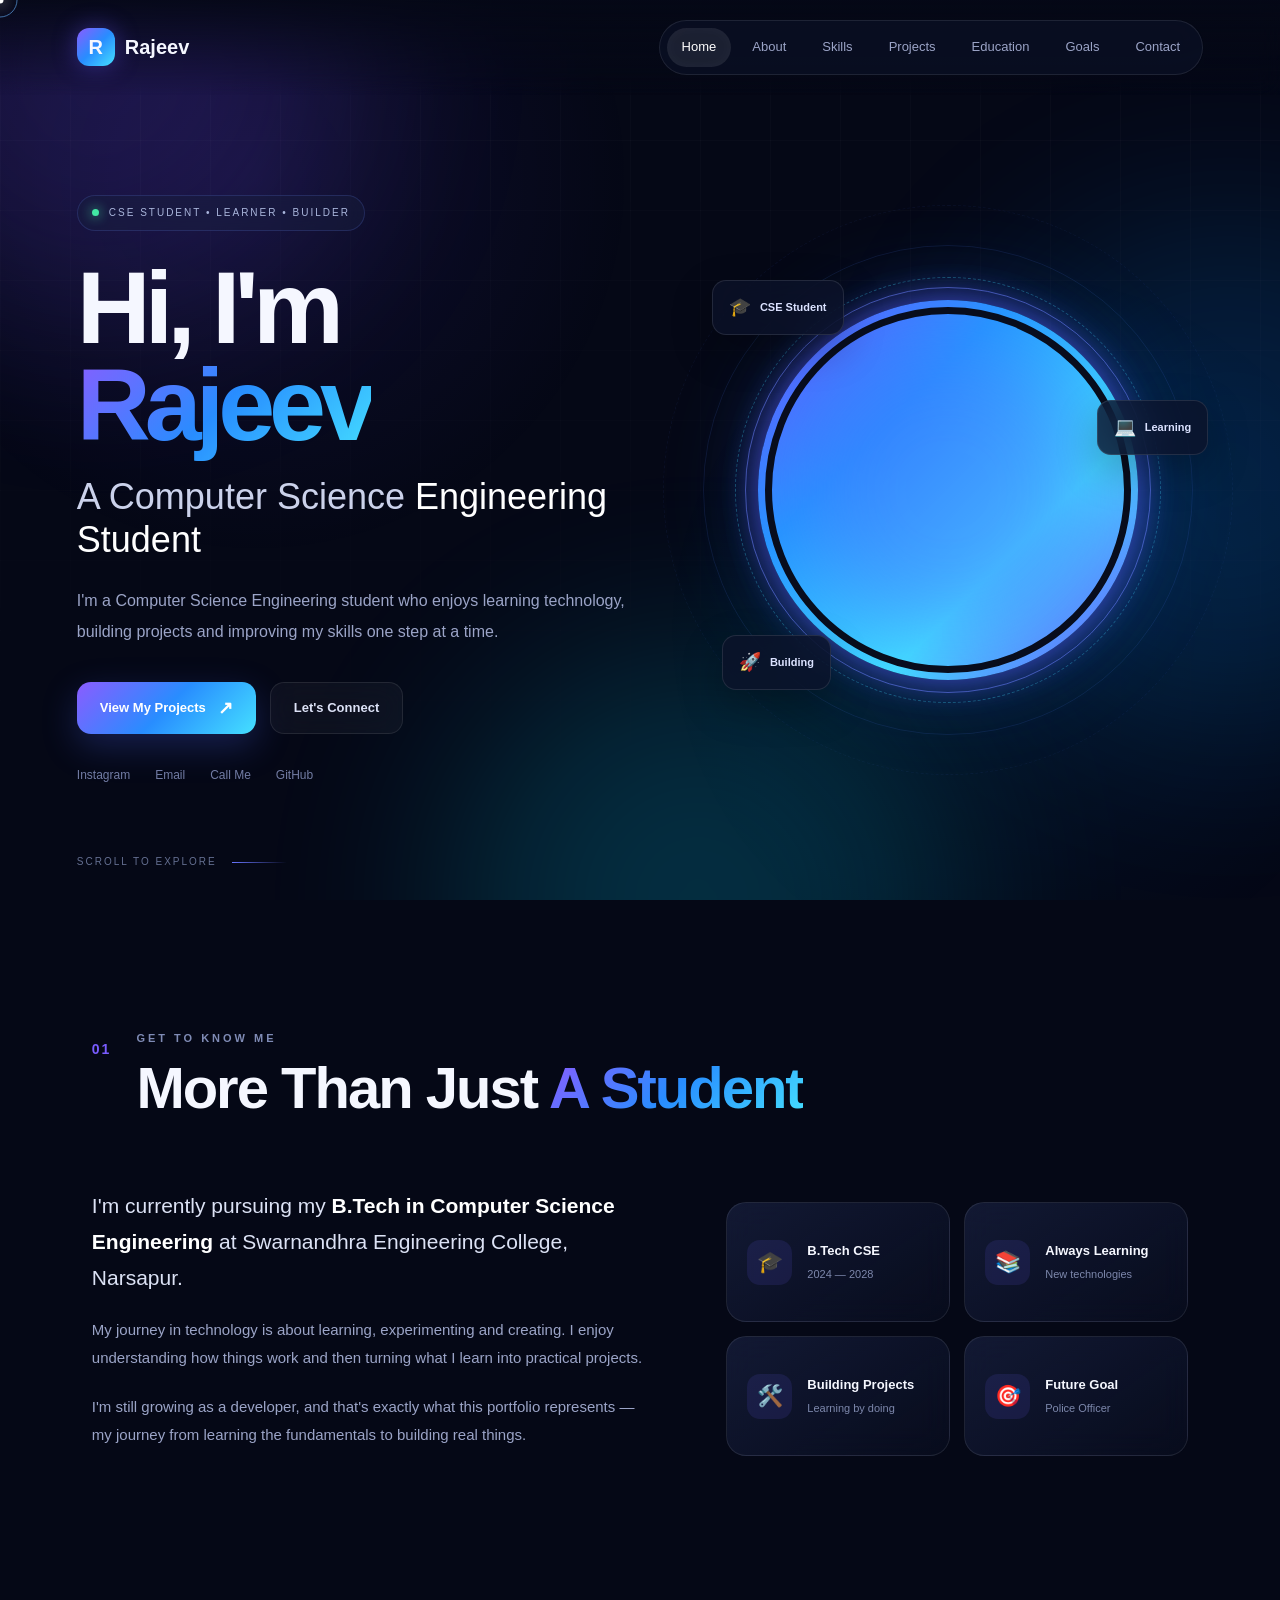
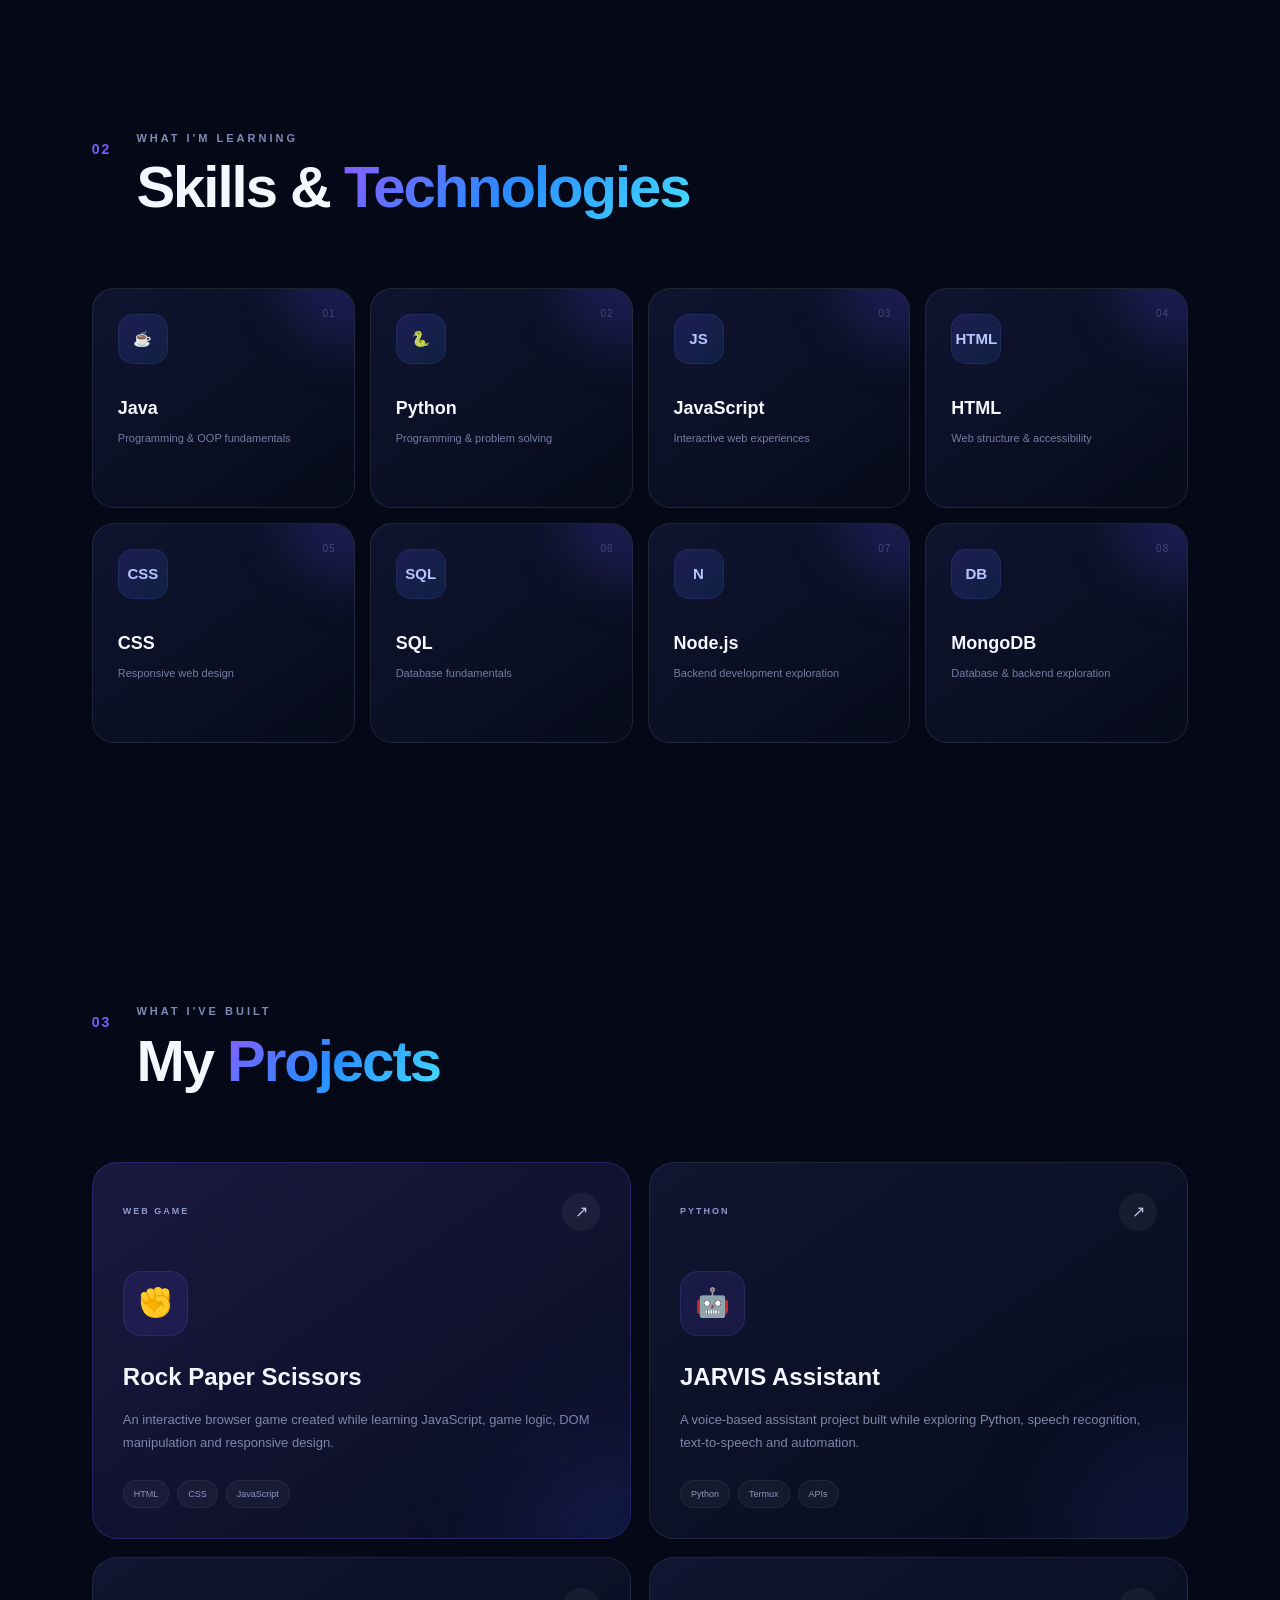
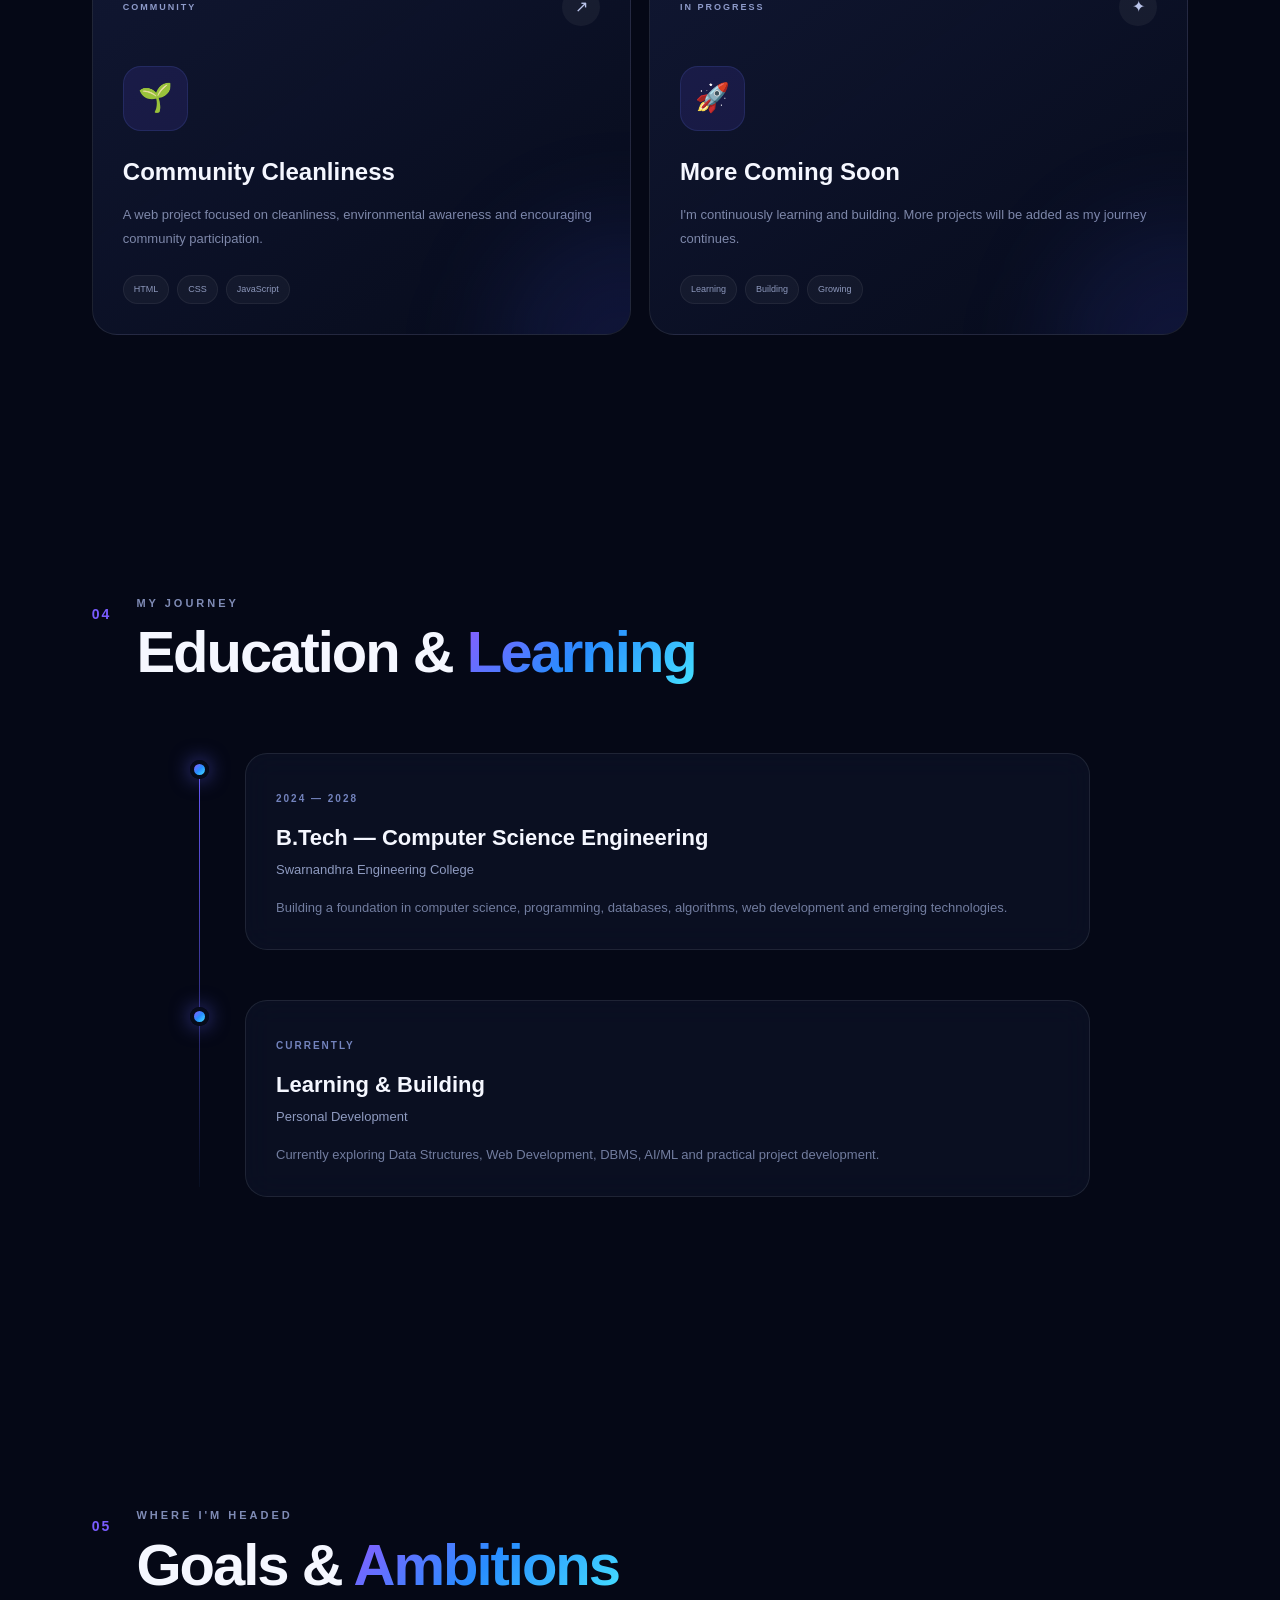
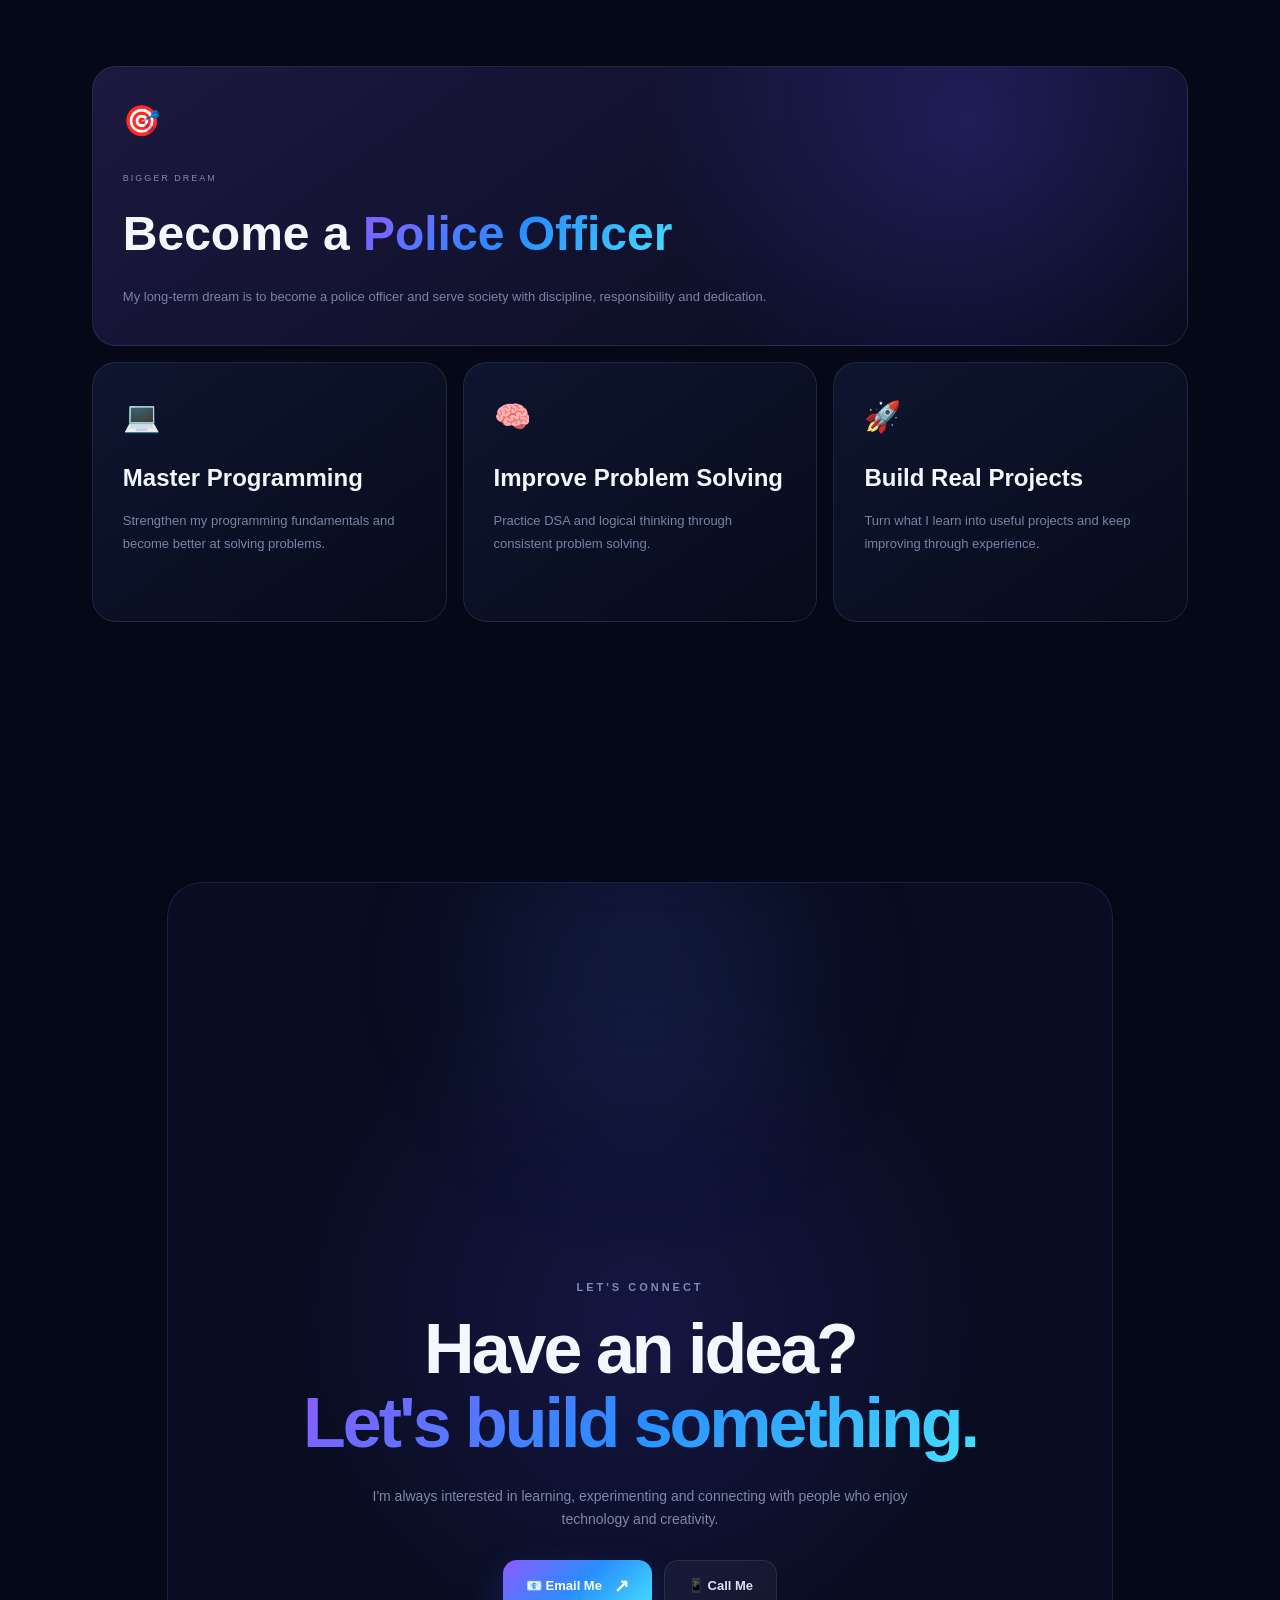
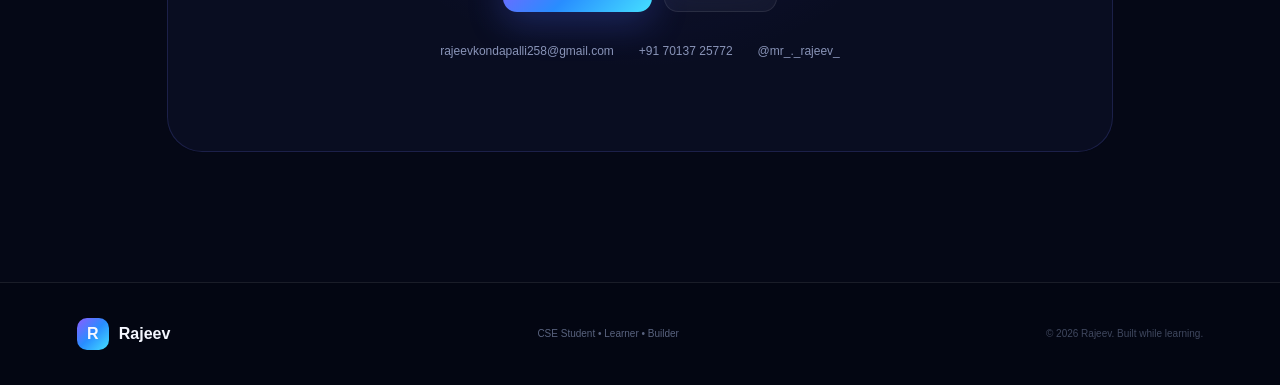
==== commit 9a0cf9cf: "Update index.html" ====
--- a/index.html
+++ b/index.html
@@ -208,7 +208,7 @@
                         <div class="photo-glow"></div>
 
                         <img
-                            src="./rajeev.jpg"
+                            src=".images/rajeev.jpg"
                             alt="Rajeev"
                         >
 
@@ -1059,4 +1059,4 @@
 
 </body>
 
-</html>+</html>
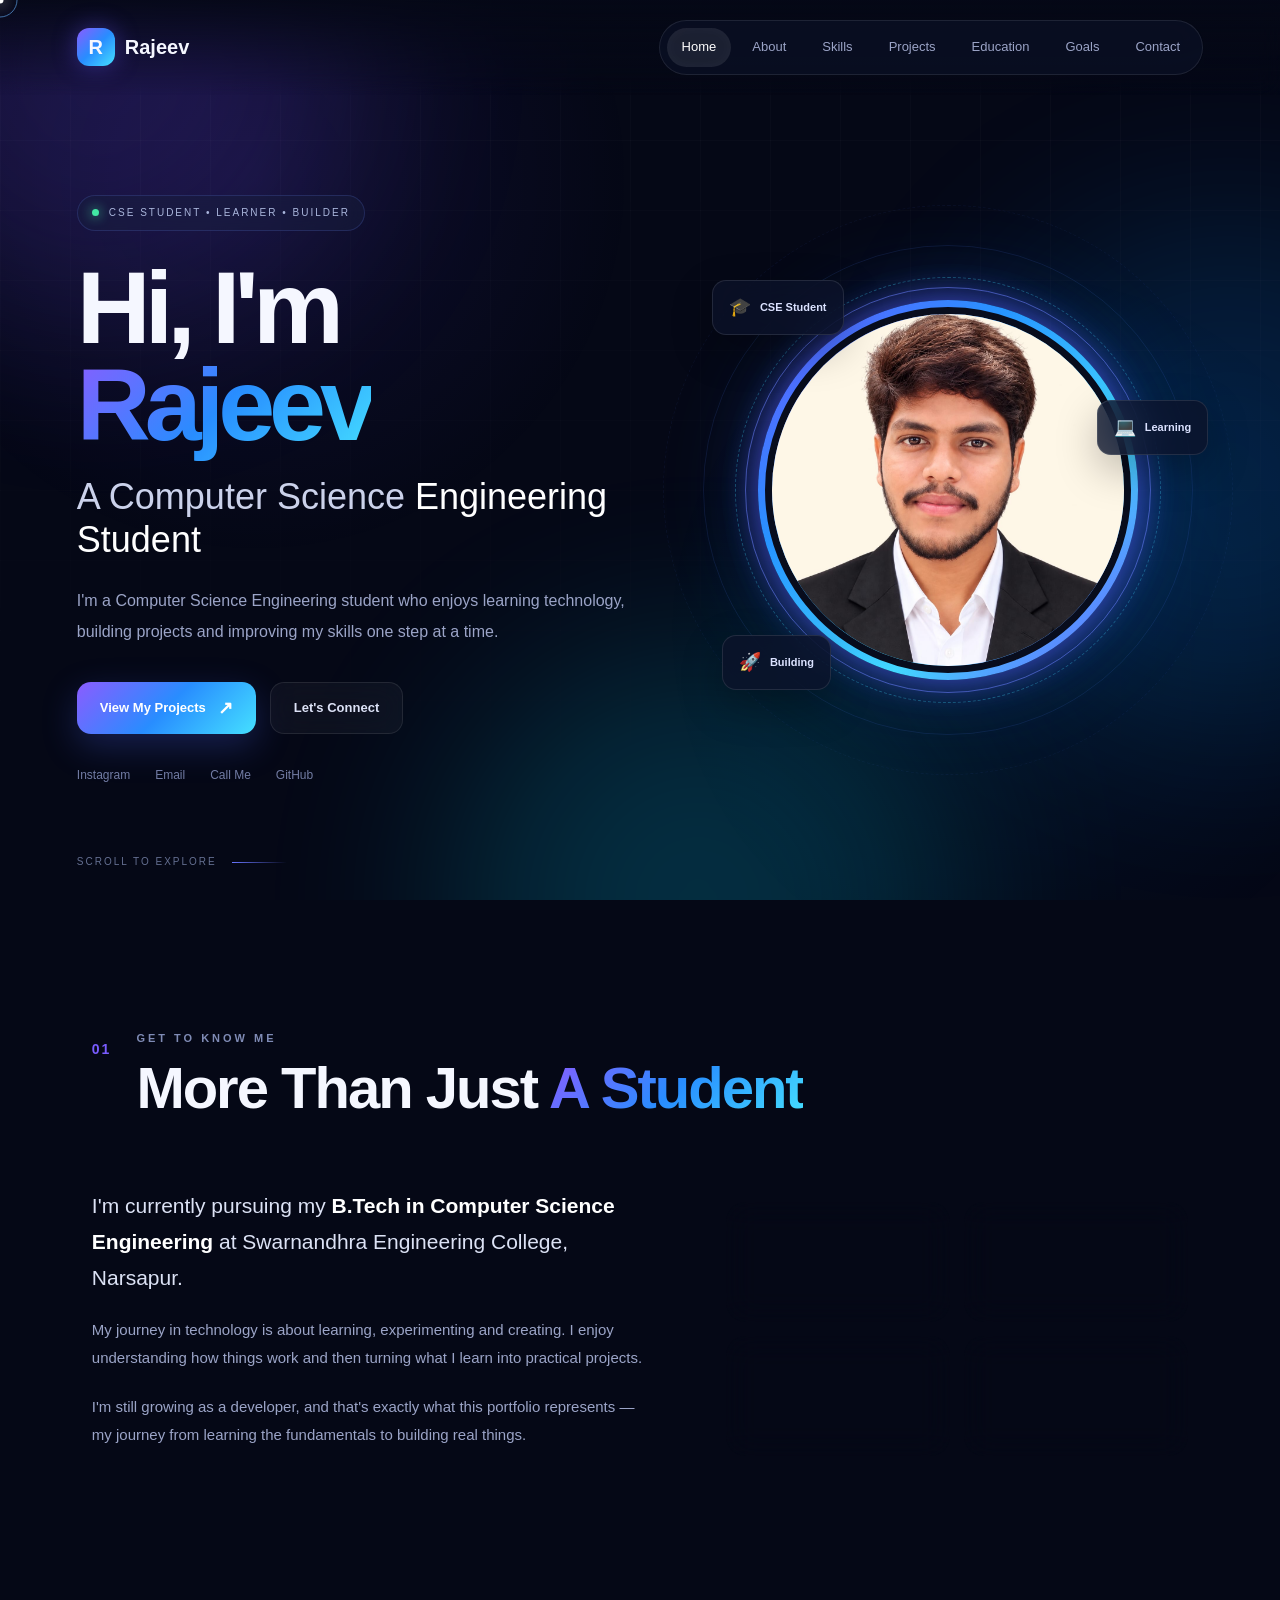
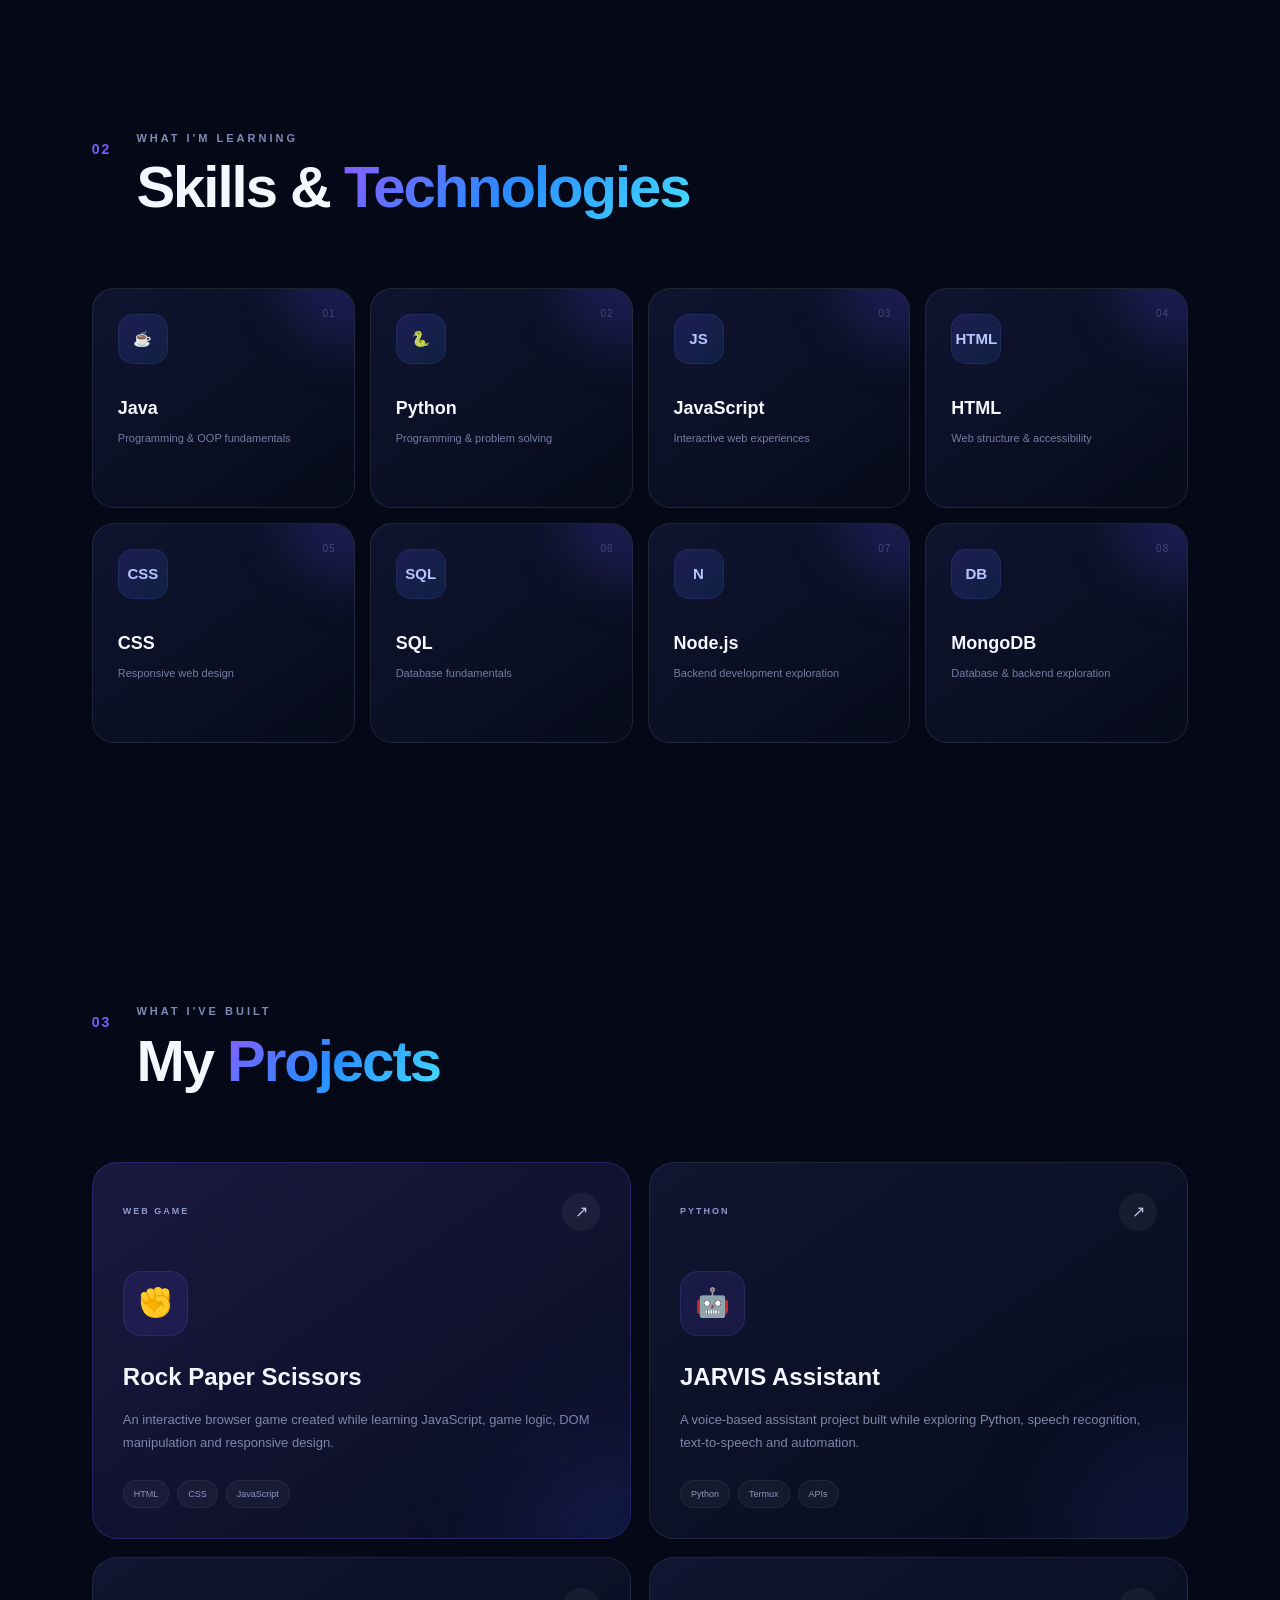
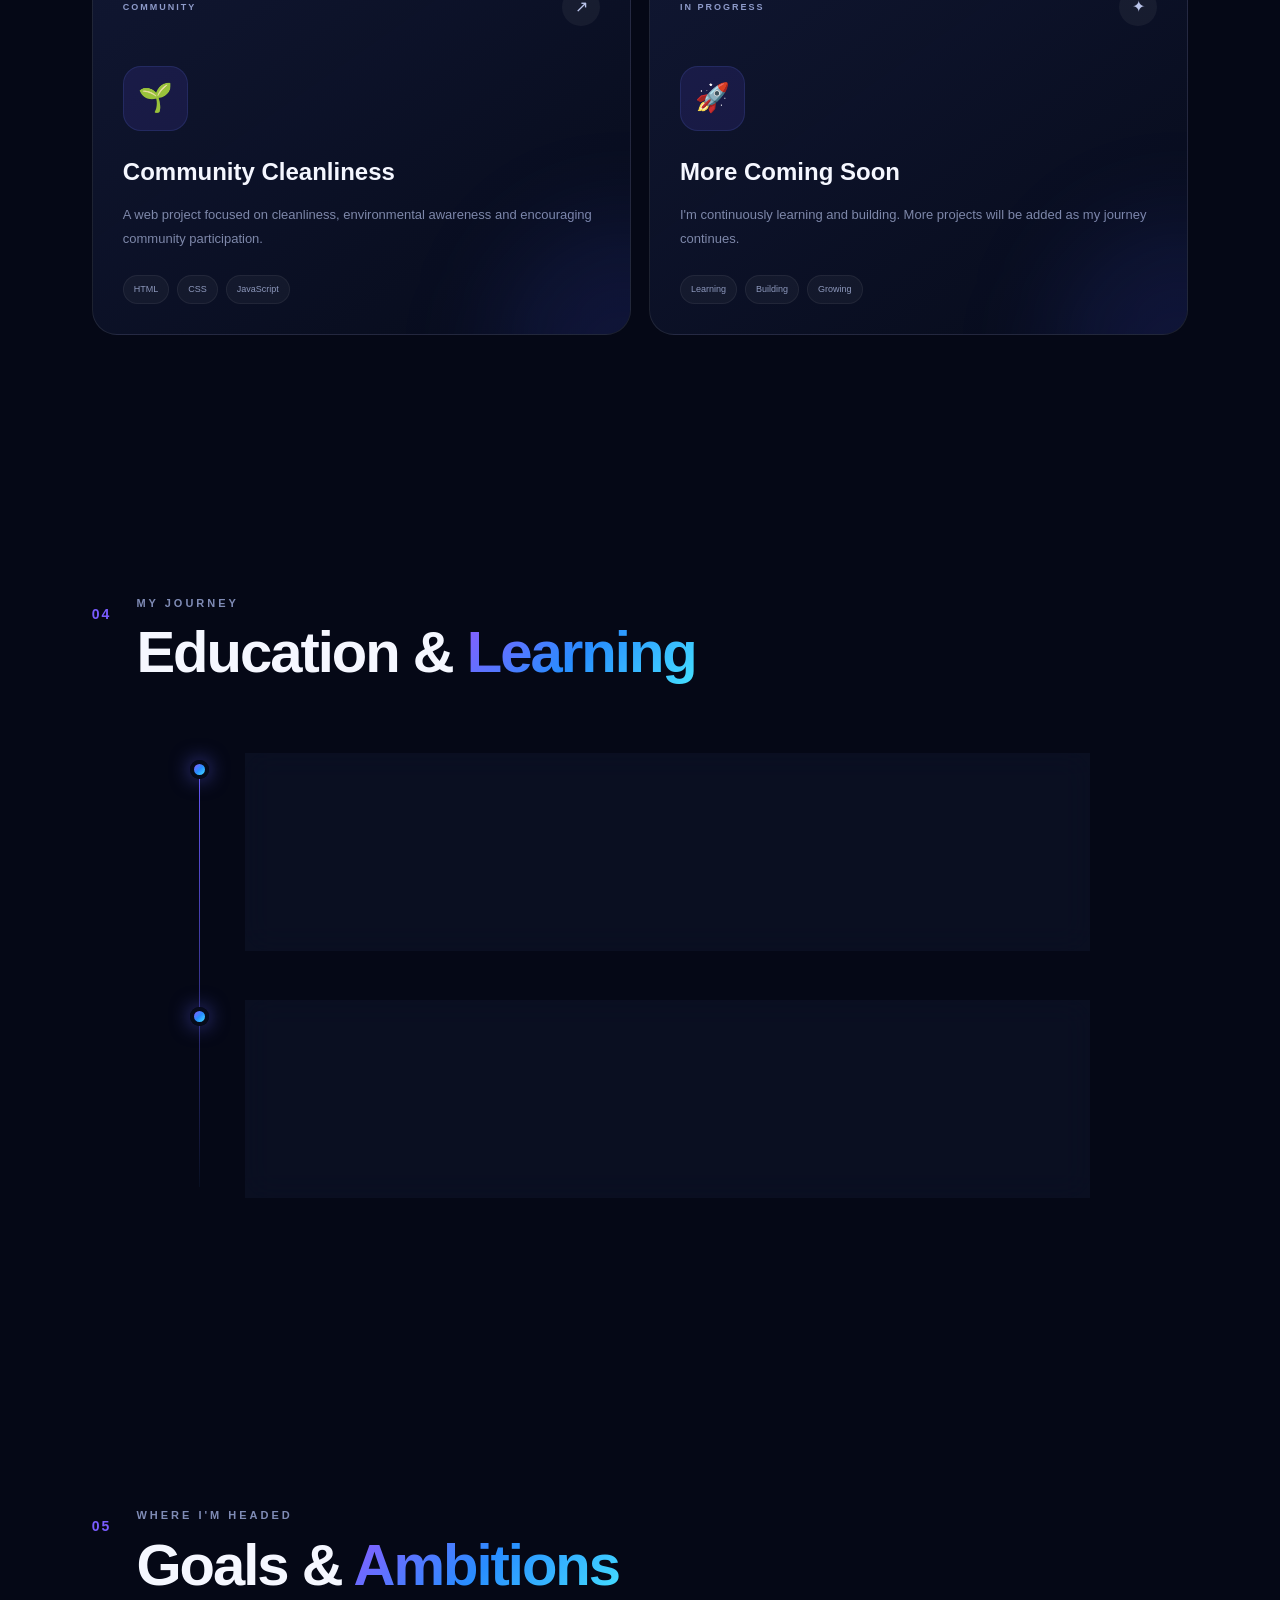
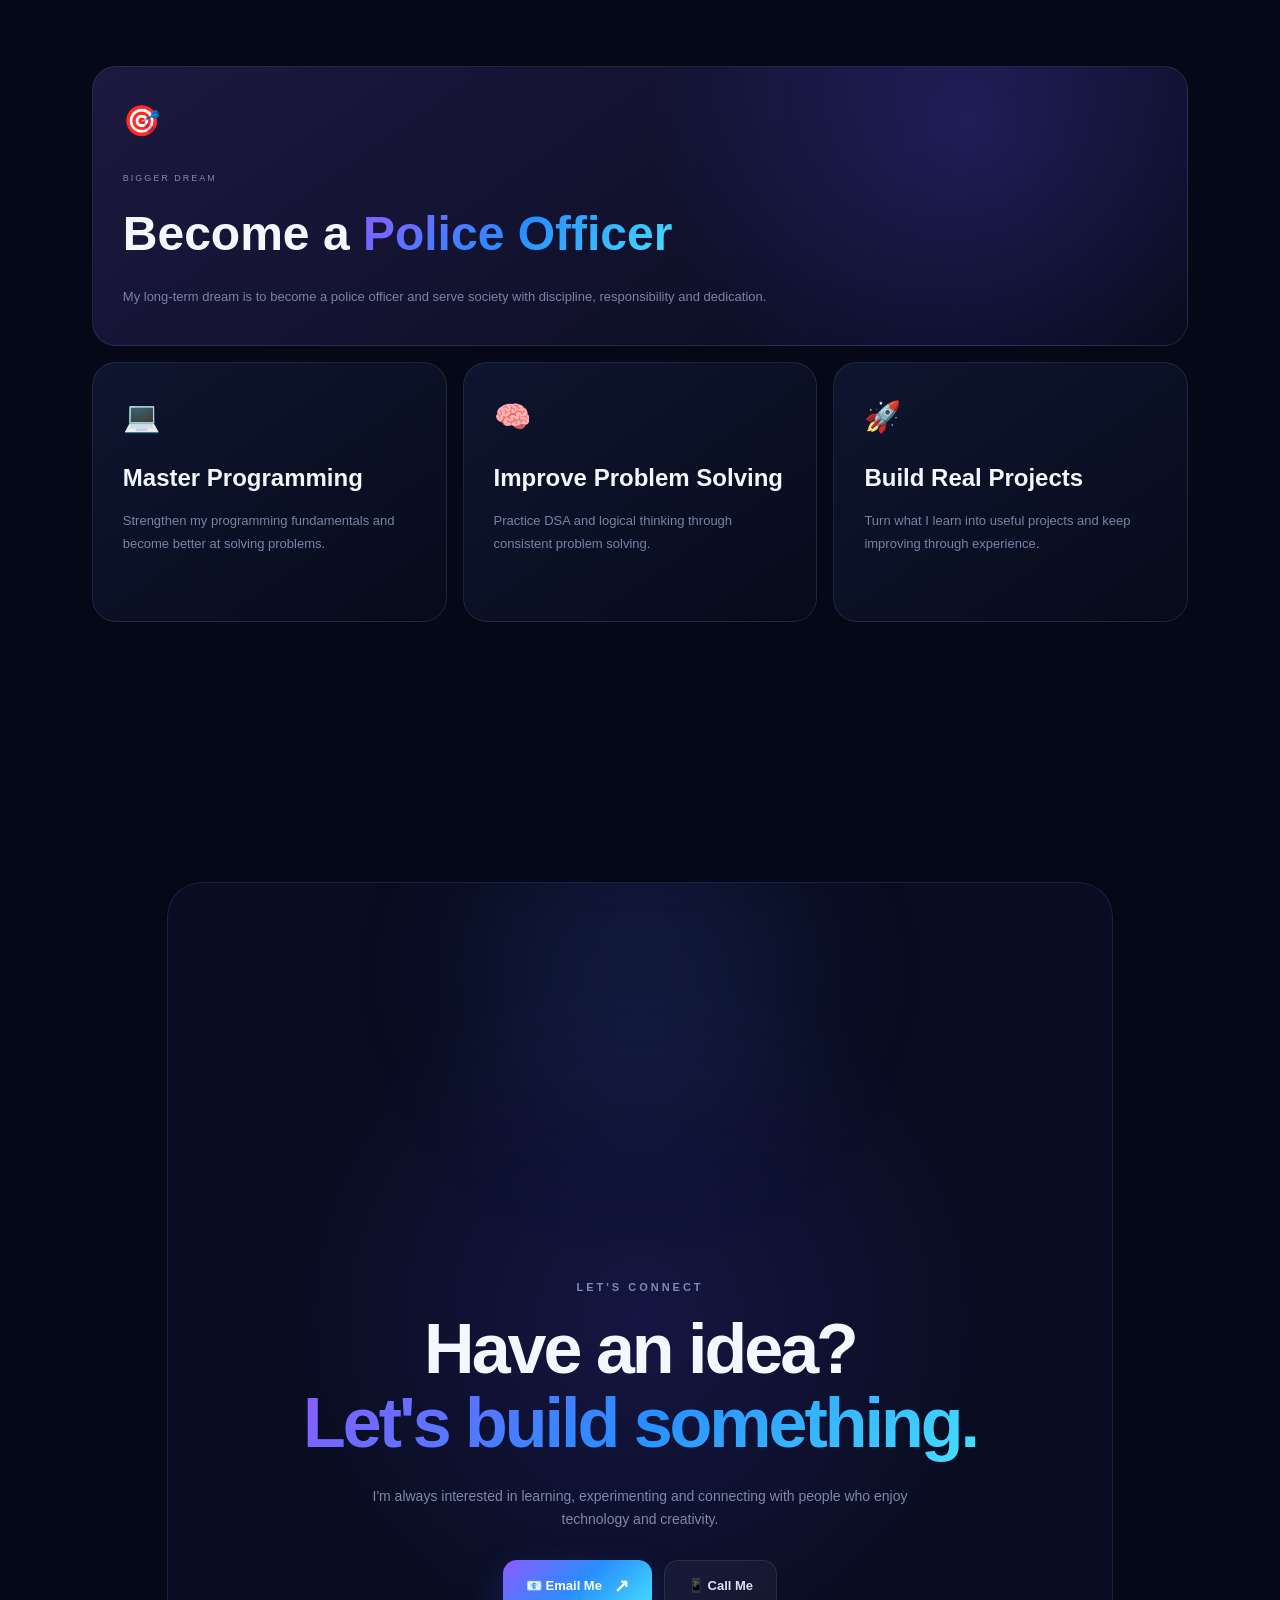
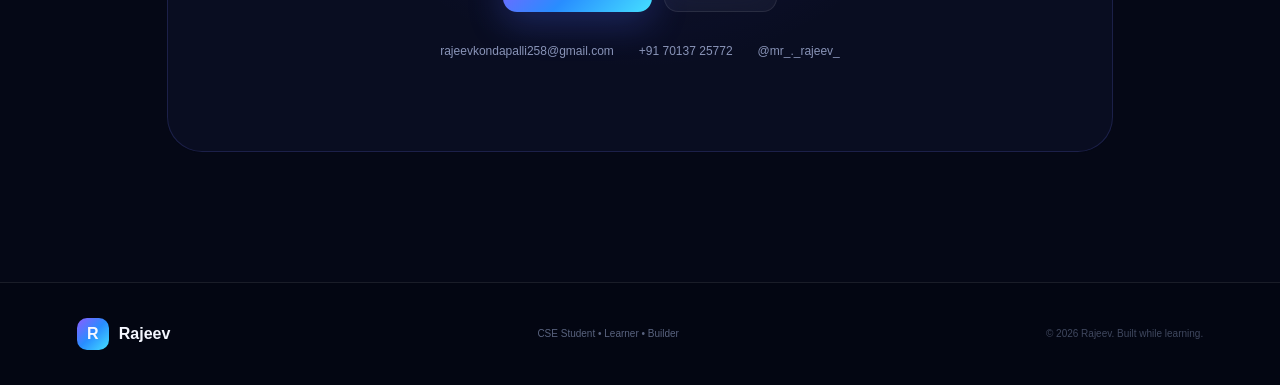
==== commit 3aa9c412: "Update print statement from 'Hello' to 'Goodbye'" ====
--- a/index.html
+++ b/index.html
@@ -208,7 +208,7 @@
                         <div class="photo-glow"></div>
 
                         <img
-                            src=".images/rajeev.jpg"
+                            src="images/rajeev.jpg"
                             alt="Rajeev"
                         >
 
